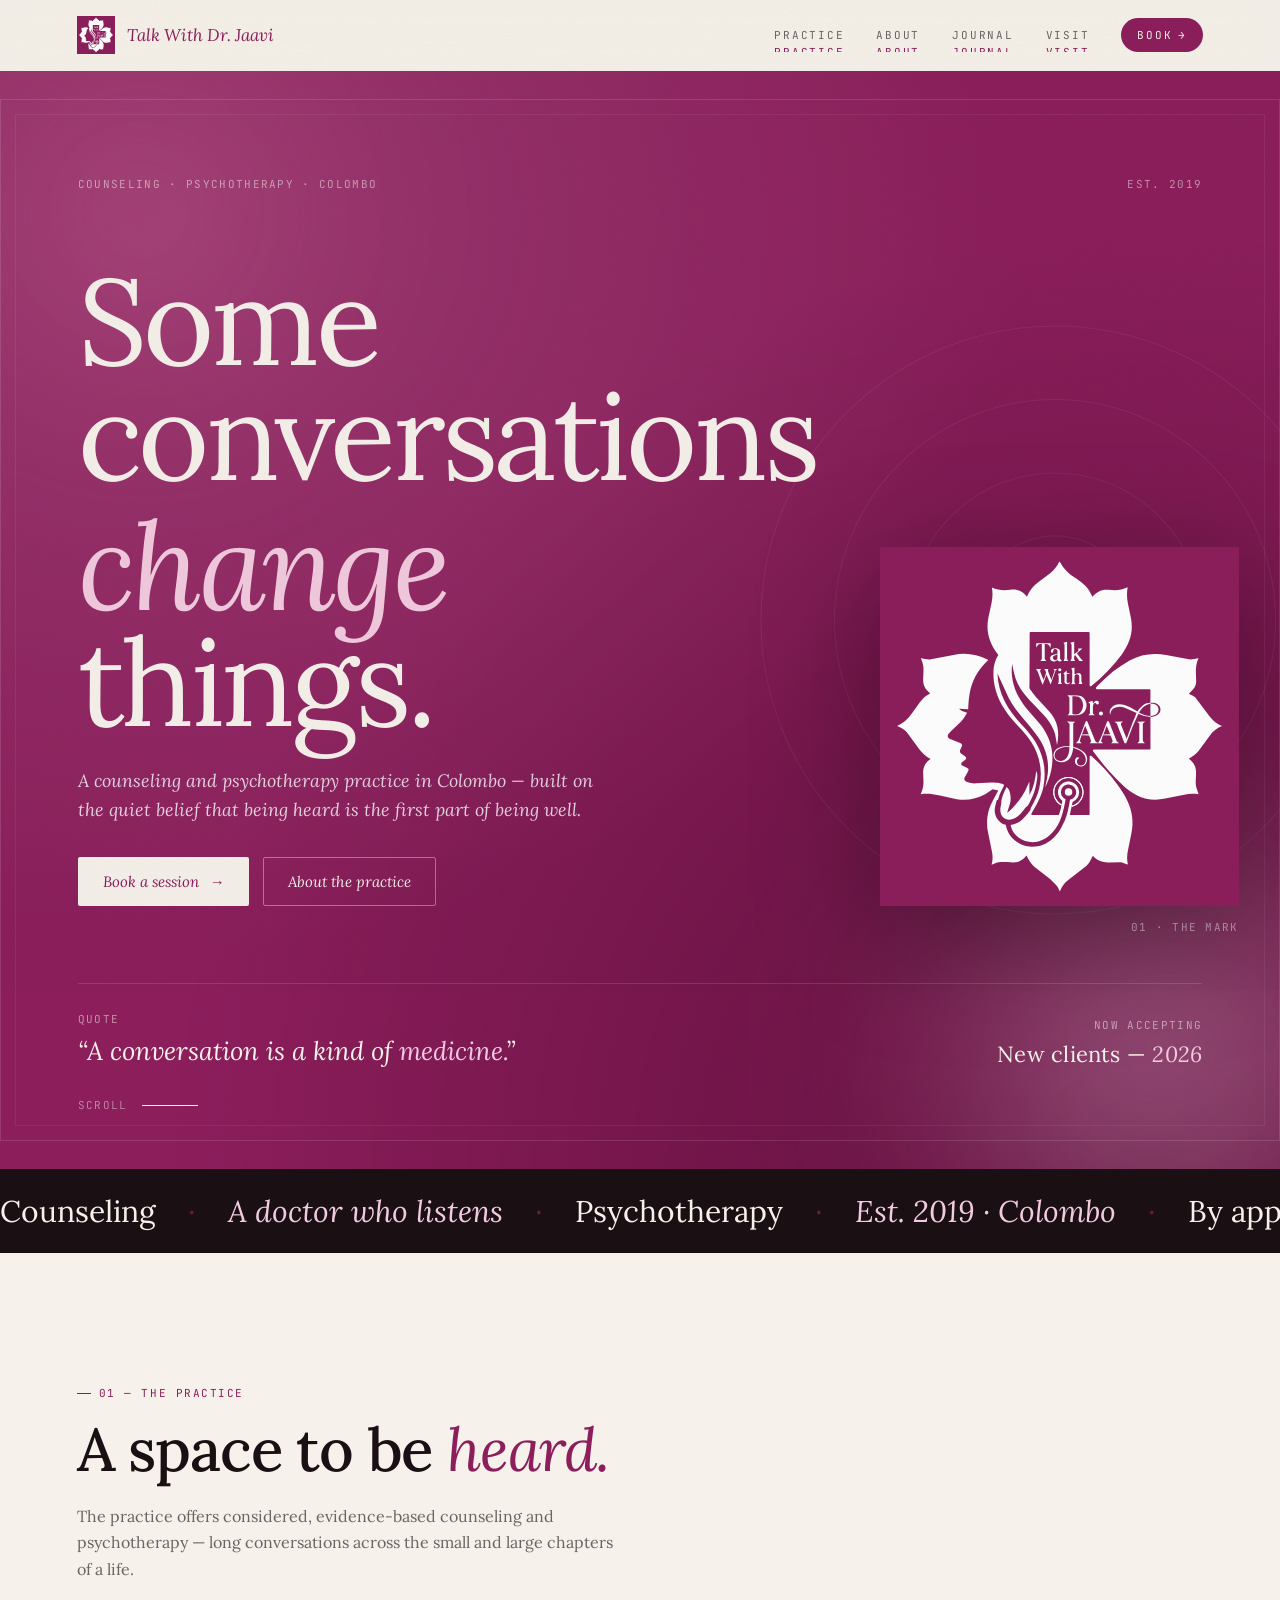
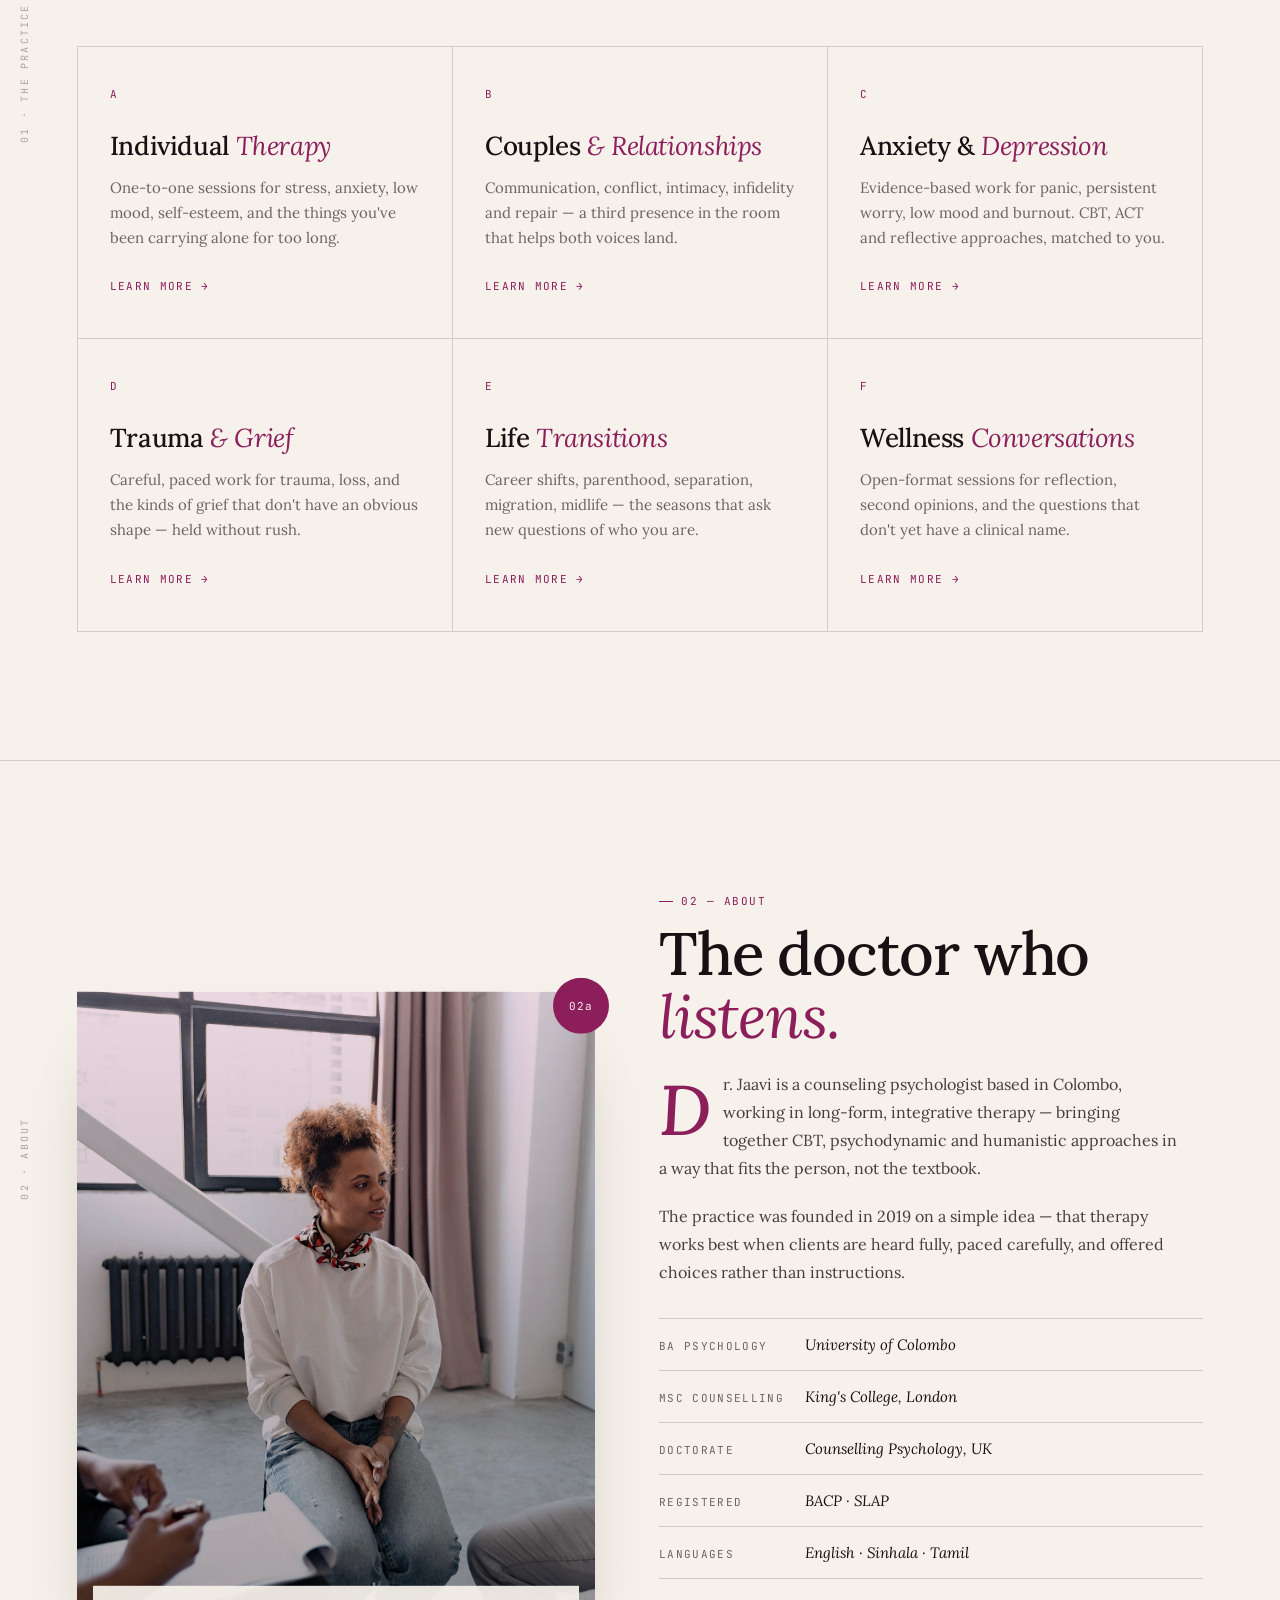
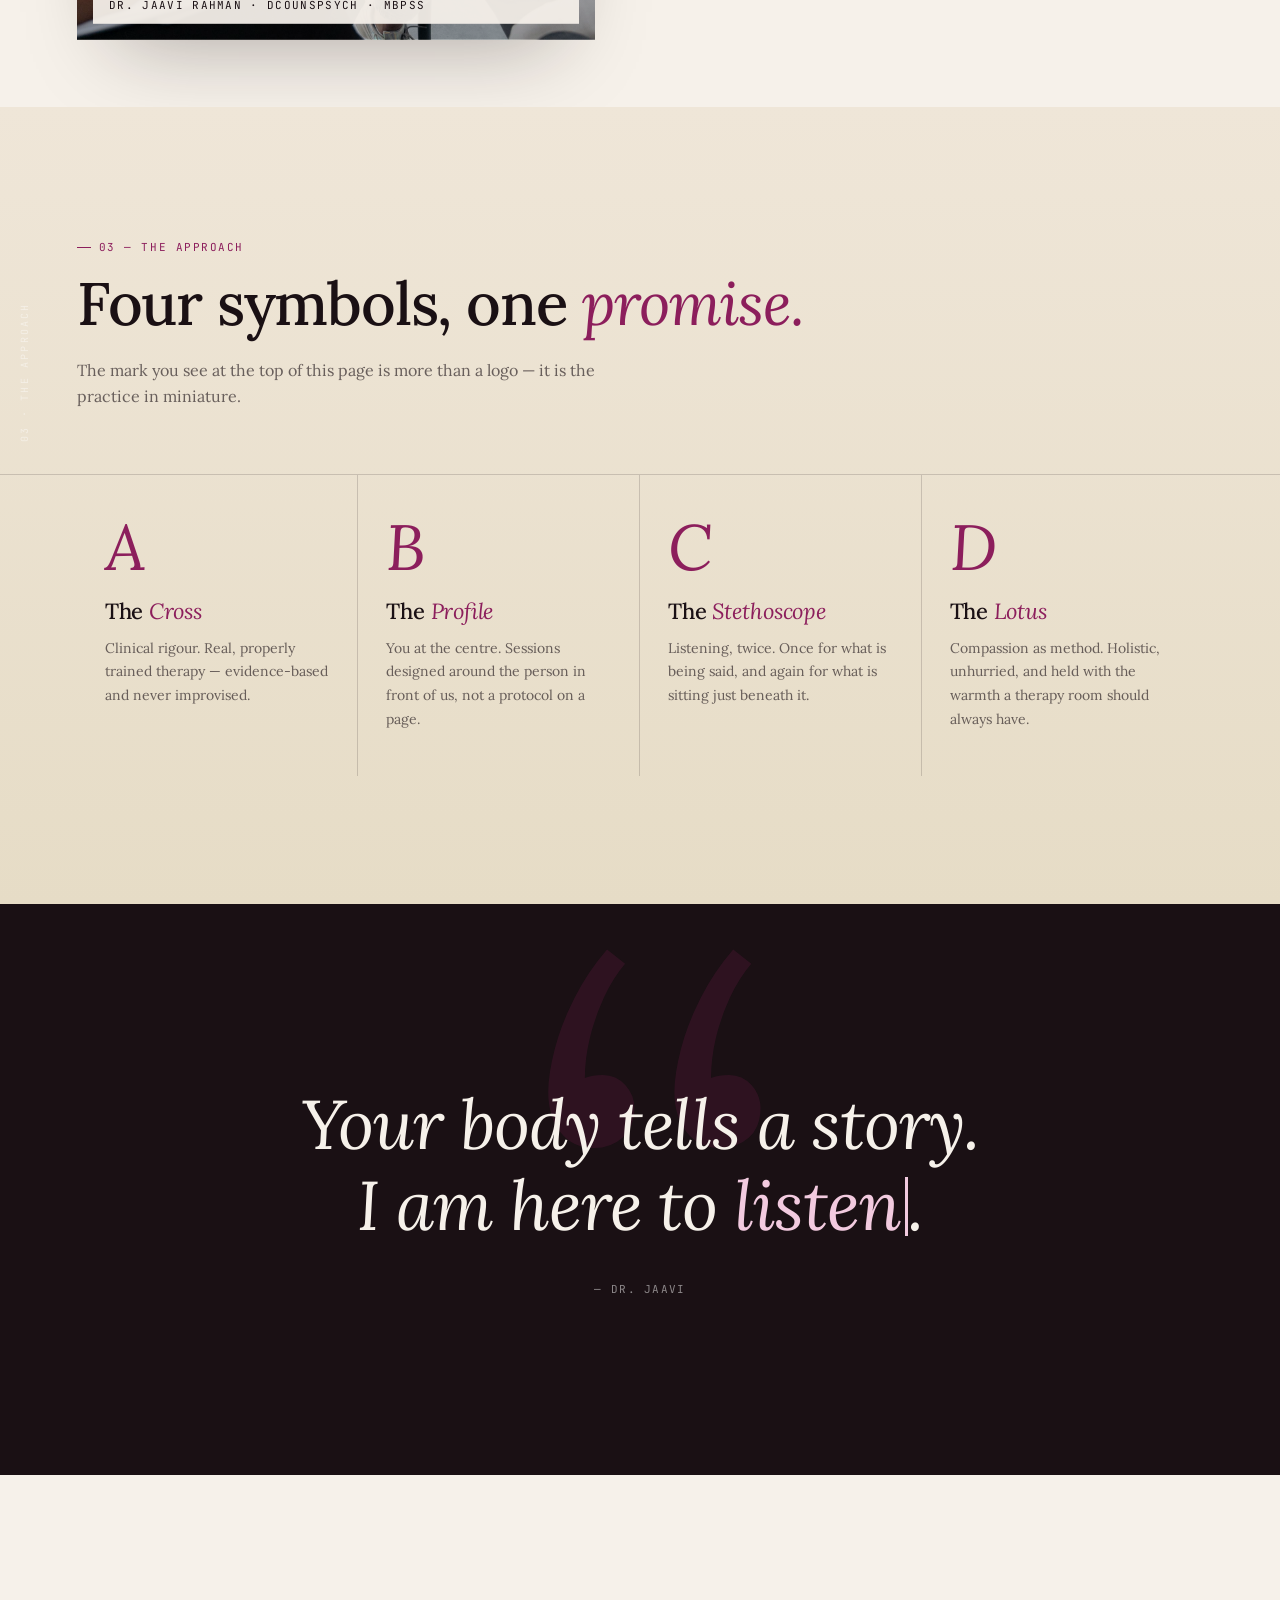
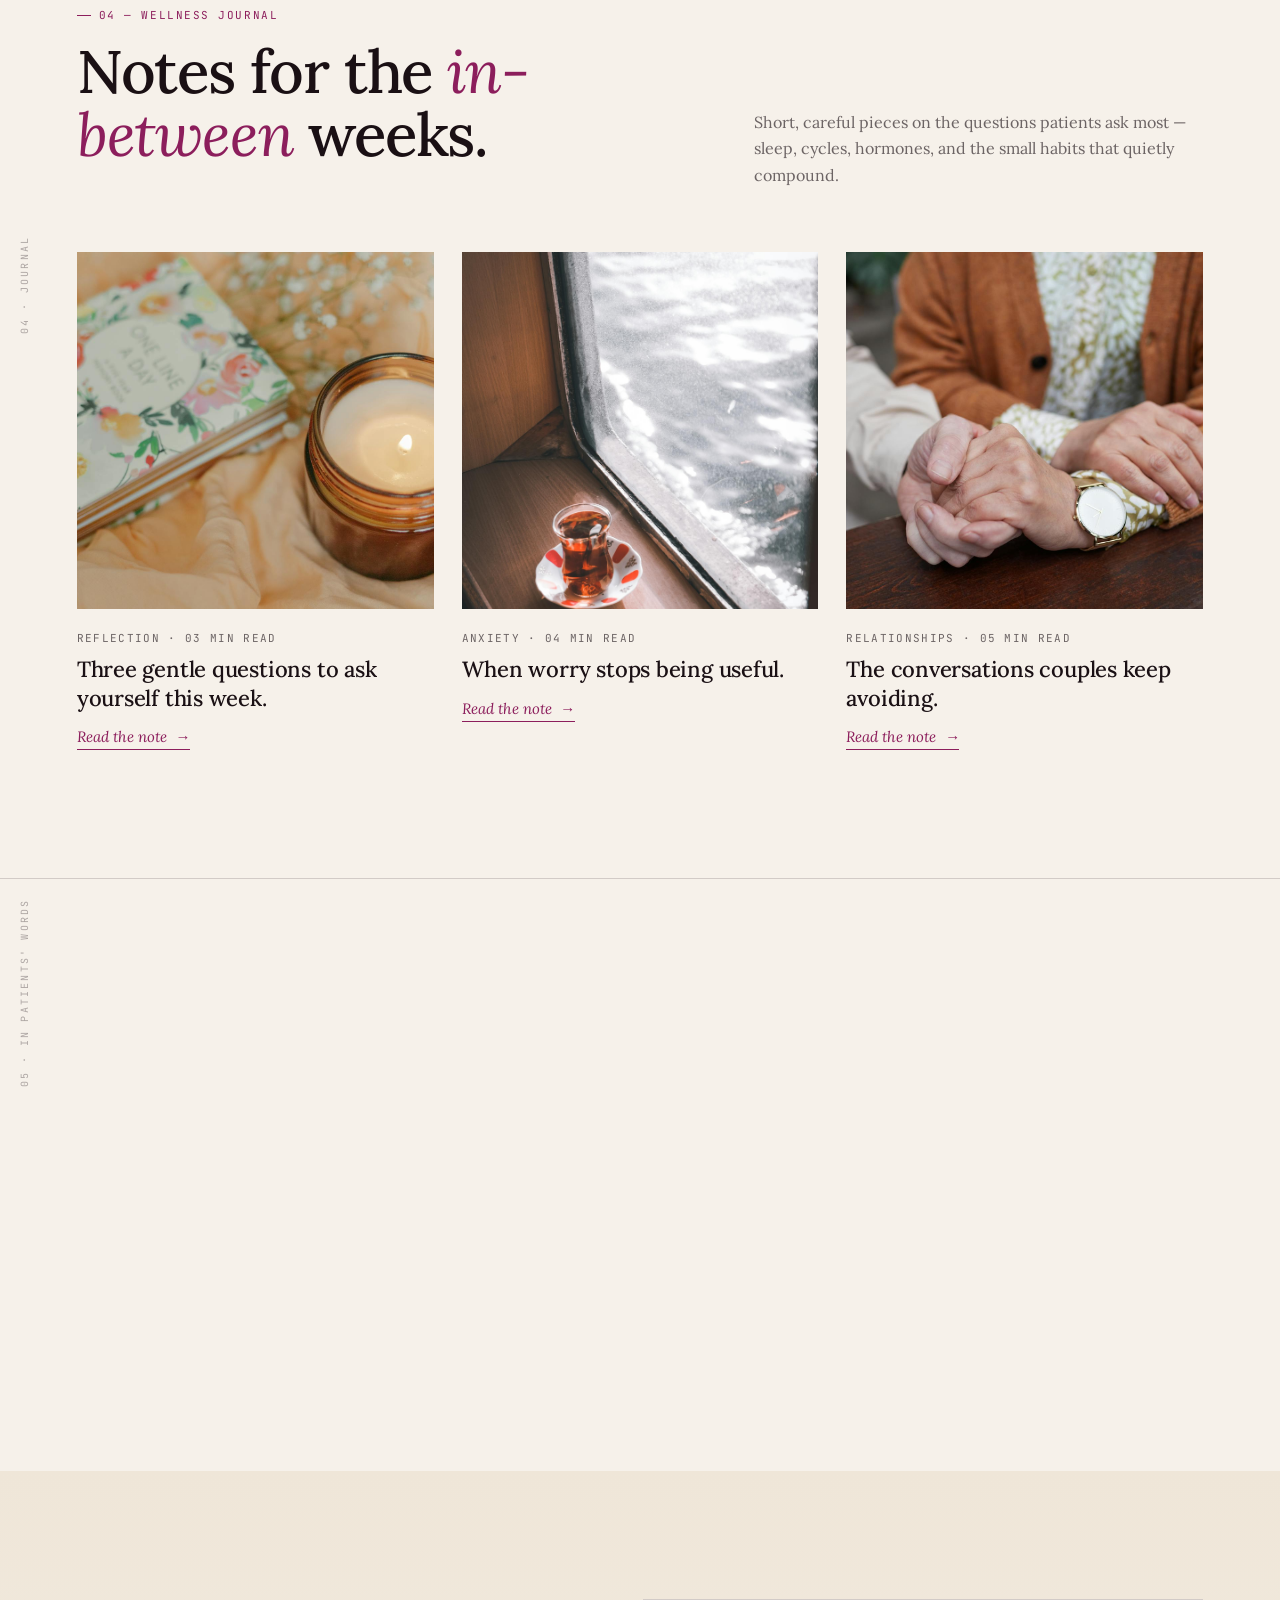
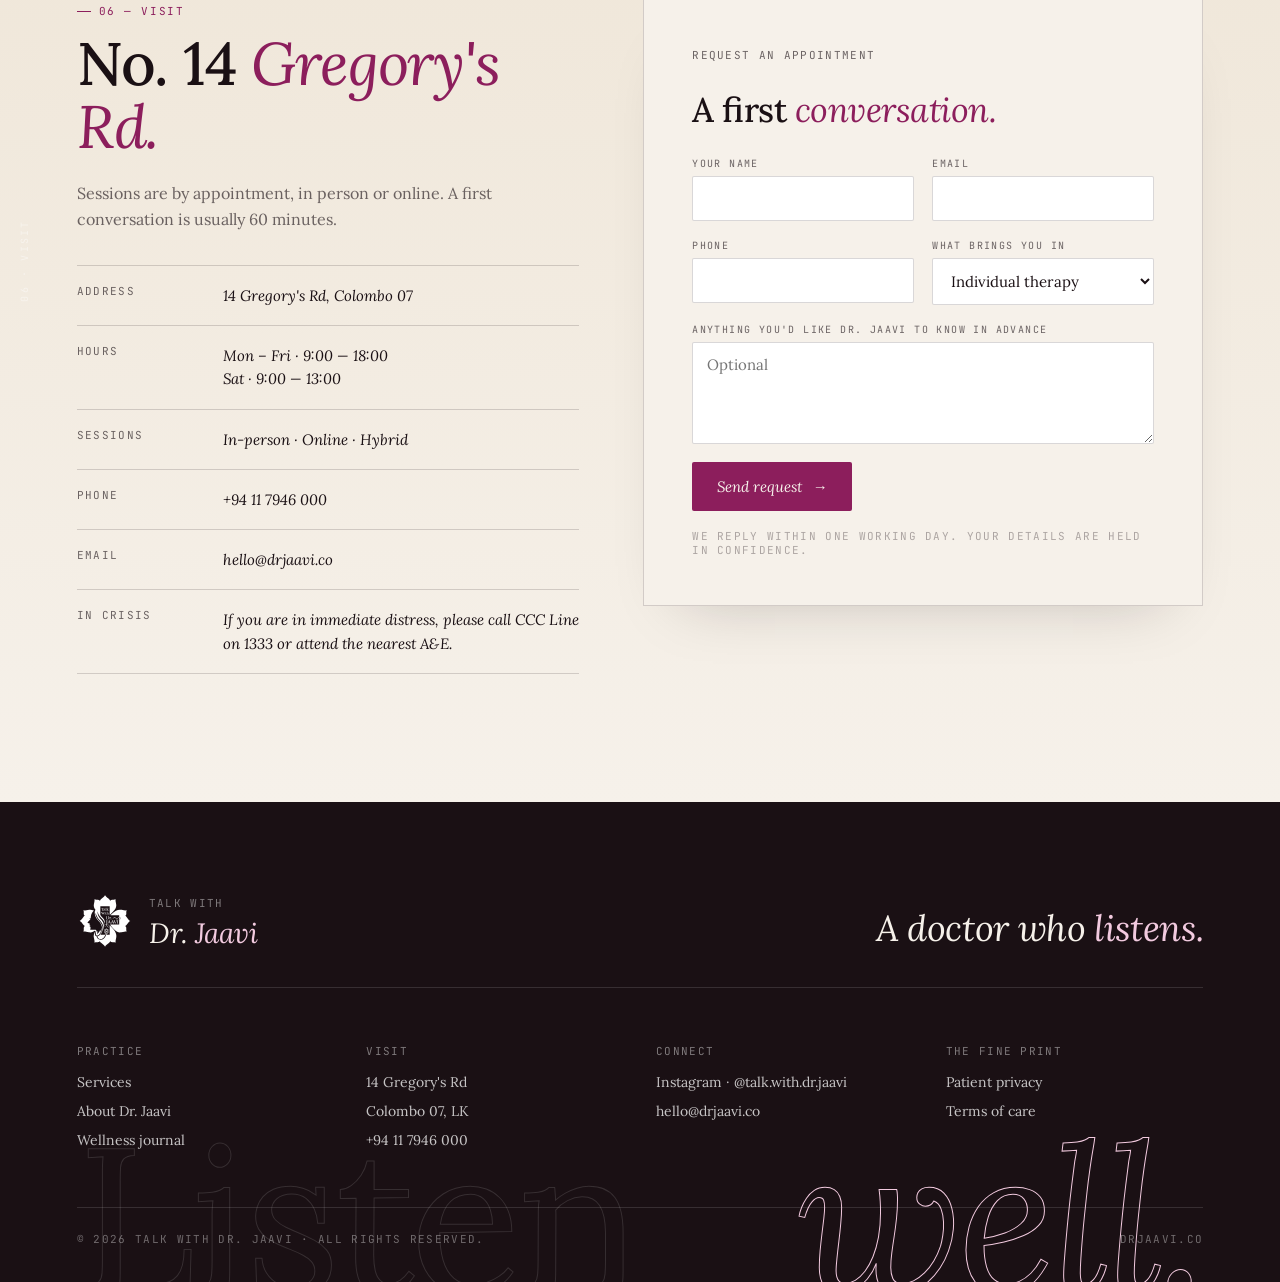
==== index.html @ 0fc89d8f "Initial commit: Talk With Dr. Jaavi site v1" ====
<!doctype html>
<html lang="en">
<head>
  <meta charset="utf-8"/>
  <title>Talk With Dr. Jaavi — A doctor who listens</title>
  <meta name="viewport" content="width=device-width, initial-scale=1"/>
  <meta name="description" content="Talk With Dr. Jaavi — Counseling and psychotherapy practice in Colombo. Considered, compassionate care offered through conversation."/>
  <meta name="theme-color" content="#8c1e5c"/>
  <link rel="icon" type="image/svg+xml" href="assets/logo.svg"/>
  <link rel="preconnect" href="https://fonts.googleapis.com"/>
  <link rel="preconnect" href="https://fonts.gstatic.com" crossorigin/>
  <link href="https://fonts.googleapis.com/css2?family=Lora:ital,wght@0,400;0,500;0,600;0,700;1,400;1,500&family=JetBrains+Mono:wght@400;500&display=swap" rel="stylesheet"/>
  <link rel="stylesheet" href="styles.css"/>
</head>
<body>

  <!-- SVG defs (grain, gradients) -->
  <svg width="0" height="0" style="position:absolute" aria-hidden="true">
    <defs>
      <filter id="grainy">
        <feTurbulence type="fractalNoise" baseFrequency="0.9" numOctaves="2" stitchTiles="stitch"/>
        <feColorMatrix values="0 0 0 0 0  0 0 0 0 0  0 0 0 0 0  0 0 0 0.55 0"/>
      </filter>
    </defs>
  </svg>

  <!-- Page-load splash -->
  <div class="splash" aria-hidden="true">
    <div class="splash-mark"><img src="assets/logo.svg" alt=""/></div>
  </div>

  <!-- Grain overlay -->
  <div class="grain" aria-hidden="true"></div>

  <!-- Progress bar -->
  <div class="progress" id="progress" aria-hidden="true"></div>

  <!-- NAV -->
  <header class="nav" id="nav">
    <a href="#top" class="nav-brand" aria-label="Talk With Dr. Jaavi home">
      <span class="nav-logo-wrap"><img src="assets/logo.svg" alt="" class="nav-logo"/></span>
      <span class="nav-name">Talk With Dr. <em>Jaavi</em></span>
    </a>
    <nav class="nav-links" aria-label="Primary">
      <a href="#practice" data-text="Practice"><span>Practice</span></a>
      <a href="#about" data-text="About"><span>About</span></a>
      <a href="#journal" data-text="Journal"><span>Journal</span></a>
      <a href="#visit" data-text="Visit"><span>Visit</span></a>
      <a href="#book" class="nav-cta">Book <span class="arr">&rarr;</span></a>
    </nav>
    <button class="nav-toggle" aria-label="Open menu" aria-expanded="false" aria-controls="nav-mobile">
      <span></span><span></span><span></span>
    </button>
    <div class="nav-mobile" id="nav-mobile" hidden>
      <a href="#practice">Practice</a>
      <a href="#about">About</a>
      <a href="#journal">Journal</a>
      <a href="#visit">Visit</a>
      <a href="#book" class="nav-cta">Book &rarr;</a>
    </div>
  </header>

  <!-- HERO -->
  <section class="hero" id="top">
    <!-- Decorative drifting rings -->
    <div class="hero-bg" aria-hidden="true">
      <div class="orb orb-a"></div>
      <div class="orb orb-b"></div>
      <svg class="rings" viewBox="0 0 600 600" preserveAspectRatio="xMidYMid meet">
        <g fill="none" stroke="rgba(255,255,255,0.10)" stroke-width="1">
          <circle cx="300" cy="300" r="80"/>
          <circle cx="300" cy="300" r="140"/>
          <circle cx="300" cy="300" r="210"/>
          <circle cx="300" cy="300" r="280"/>
        </g>
      </svg>
    </div>

    <div class="hero-frame">
      <div class="hero-head" data-reveal>
        <span class="mono">Counseling &middot; Psychotherapy &middot; Colombo</span>
        <span class="mono">Est. 2019</span>
      </div>

      <div class="hero-body">
        <div class="hero-copy">
          <h1 class="display">
            <span class="line"><span class="word"><span>Some</span></span> <span class="word"><span>conversations</span></span></span>
            <span class="line"><span class="word"><em><span>change</span></em></span> <span class="word"><span>things.</span></span></span>
          </h1>
          <p class="lede" data-reveal data-reveal-delay="500">
            A counseling and psychotherapy practice in Colombo &mdash;
            built on the quiet belief that being heard is the first part
            of being well.
          </p>
          <div class="hero-cta" data-reveal data-reveal-delay="650">
            <a href="#book" class="btn btn-primary magnetic">
              <span class="btn-label">Book a session</span>
              <span class="btn-arrow">&rarr;</span>
            </a>
            <a href="#about" class="btn btn-ghost">About the practice</a>
          </div>
        </div>
        <div class="hero-mark" aria-hidden="true">
          <div class="hero-mark-float">
            <img src="assets/logo.svg" alt=""/>
          </div>
          <span class="hero-mark-tag mono">01 &middot; The mark</span>
        </div>
      </div>

      <div class="hero-foot" data-reveal data-reveal-delay="800">
        <div>
          <span class="mono">Quote</span>
          <p class="pull">&ldquo;A conversation is a kind of <em>medicine.</em>&rdquo;</p>
        </div>
        <div class="hero-foot-meta">
          <span class="mono">Now accepting</span>
          <span class="hero-foot-big">New clients &mdash; <em>2026</em></span>
        </div>
      </div>

      <a href="#practice" class="hero-scroll" aria-label="Scroll to next section">
        <span class="mono">Scroll</span>
        <span class="hero-scroll-line"></span>
      </a>
    </div>
  </section>

  <!-- MARQUEE TICKER -->
  <div class="ticker" aria-hidden="true">
    <div class="ticker-track">
      <span>Counseling</span><span class="dot">&middot;</span>
      <span><em>A doctor who listens</em></span><span class="dot">&middot;</span>
      <span>Psychotherapy</span><span class="dot">&middot;</span>
      <span><em>Est. 2019 &middot; Colombo</em></span><span class="dot">&middot;</span>
      <span>By appointment</span><span class="dot">&middot;</span>
      <span><em>A conversation is a kind of medicine</em></span><span class="dot">&middot;</span>
      <span>Counseling</span><span class="dot">&middot;</span>
      <span><em>A doctor who listens</em></span><span class="dot">&middot;</span>
      <span>Psychotherapy</span><span class="dot">&middot;</span>
      <span><em>Est. 2019 &middot; Colombo</em></span><span class="dot">&middot;</span>
      <span>By appointment</span><span class="dot">&middot;</span>
      <span><em>A conversation is a kind of medicine</em></span><span class="dot">&middot;</span>
    </div>
  </div>

  <!-- PRACTICE / SERVICES -->
  <section class="section practice" id="practice">
    <span class="chapter-mark" aria-hidden="true">01 &middot; The Practice</span>

    <div class="sec-head">
      <span class="sec-num" data-reveal>01 &mdash; The Practice</span>
      <h2 class="sec-title" data-reveal data-reveal-delay="80">A space to be <em>heard.</em></h2>
      <p class="sec-desc" data-reveal data-reveal-delay="160">
        The practice offers considered, evidence-based counseling and
        psychotherapy &mdash; long conversations across the small and
        large chapters of a life.
      </p>
    </div>

    <div class="services" data-stagger>
      <article class="service" data-reveal>
        <span class="service-num">A</span>
        <h3>Individual <em>Therapy</em></h3>
        <p>One-to-one sessions for stress, anxiety, low mood, self-esteem,
        and the things you've been carrying alone for too long.</p>
        <span class="service-link mono">Learn more &rarr;</span>
      </article>
      <article class="service" data-reveal>
        <span class="service-num">B</span>
        <h3>Couples <em>&amp; Relationships</em></h3>
        <p>Communication, conflict, intimacy, infidelity and repair &mdash;
        a third presence in the room that helps both voices land.</p>
        <span class="service-link mono">Learn more &rarr;</span>
      </article>
      <article class="service" data-reveal>
        <span class="service-num">C</span>
        <h3>Anxiety &amp; <em>Depression</em></h3>
        <p>Evidence-based work for panic, persistent worry, low mood and
        burnout. CBT, ACT and reflective approaches, matched to you.</p>
        <span class="service-link mono">Learn more &rarr;</span>
      </article>
      <article class="service" data-reveal>
        <span class="service-num">D</span>
        <h3>Trauma <em>&amp; Grief</em></h3>
        <p>Careful, paced work for trauma, loss, and the kinds of grief
        that don't have an obvious shape &mdash; held without rush.</p>
        <span class="service-link mono">Learn more &rarr;</span>
      </article>
      <article class="service" data-reveal>
        <span class="service-num">E</span>
        <h3>Life <em>Transitions</em></h3>
        <p>Career shifts, parenthood, separation, migration, midlife &mdash;
        the seasons that ask new questions of who you are.</p>
        <span class="service-link mono">Learn more &rarr;</span>
      </article>
      <article class="service" data-reveal>
        <span class="service-num">F</span>
        <h3>Wellness <em>Conversations</em></h3>
        <p>Open-format sessions for reflection, second opinions, and the
        questions that don't yet have a clinical name.</p>
        <span class="service-link mono">Learn more &rarr;</span>
      </article>
    </div>
  </section>

  <div class="rule"></div>

  <!-- ABOUT -->
  <section class="section about" id="about">
    <span class="chapter-mark" aria-hidden="true">02 &middot; About</span>

    <div class="about-grid">
      <div class="about-img" data-reveal data-parallax="0.12">
        <div class="about-img-frame">
          <img src="assets/images/about.jpg" alt="Dr. Jaavi at the practice"/>
          <div class="about-img-tone"></div>
        </div>
        <span class="about-cap mono">Dr. Jaavi Rahman &middot; DCounsPsych &middot; MBPsS</span>
        <span class="about-img-num">02a</span>
      </div>
      <div class="about-copy">
        <span class="sec-num" data-reveal>02 &mdash; About</span>
        <h2 class="sec-title" data-reveal data-reveal-delay="80">The doctor who <em>listens.</em></h2>
        <p data-reveal data-reveal-delay="160" class="dropcap">
          Dr. Jaavi is a counseling psychologist based in Colombo,
          working in long-form, integrative therapy &mdash; bringing together
          CBT, psychodynamic and humanistic approaches in a way that fits
          the person, not the textbook.
        </p>
        <p data-reveal data-reveal-delay="220">
          The practice was founded in 2019 on a simple idea &mdash; that
          therapy works best when clients are heard fully, paced carefully,
          and offered choices rather than instructions.
        </p>
        <ul class="creds" data-reveal data-reveal-delay="300">
          <li><span class="mono">BA Psychology</span><span>University of Colombo</span></li>
          <li><span class="mono">MSc Counselling</span><span>King's College, London</span></li>
          <li><span class="mono">Doctorate</span><span>Counselling Psychology, UK</span></li>
          <li><span class="mono">Registered</span><span>BACP &middot; SLAP</span></li>
          <li><span class="mono">Languages</span><span>English &middot; Sinhala &middot; Tamil</span></li>
        </ul>
      </div>
    </div>
  </section>

  <!-- APPROACH -->
  <section class="section approach">
    <span class="chapter-mark light" aria-hidden="true">03 &middot; The Approach</span>

    <div class="sec-head">
      <span class="sec-num" data-reveal>03 &mdash; The Approach</span>
      <h2 class="sec-title" data-reveal data-reveal-delay="80">Four symbols, one <em>promise.</em></h2>
      <p class="sec-desc" data-reveal data-reveal-delay="160">
        The mark you see at the top of this page is more than a logo &mdash;
        it is the practice in miniature.
      </p>
    </div>

    <div class="approach-grid">
      <article class="pillar" data-reveal>
        <span class="pillar-letter">A</span>
        <h3>The <em>Cross</em></h3>
        <p>Clinical rigour. Real, properly trained therapy &mdash;
        evidence-based and never improvised.</p>
      </article>
      <article class="pillar" data-reveal data-reveal-delay="100">
        <span class="pillar-letter">B</span>
        <h3>The <em>Profile</em></h3>
        <p>You at the centre. Sessions designed around the person
        in front of us, not a protocol on a page.</p>
      </article>
      <article class="pillar" data-reveal data-reveal-delay="200">
        <span class="pillar-letter">C</span>
        <h3>The <em>Stethoscope</em></h3>
        <p>Listening, twice. Once for what is being said,
        and again for what is sitting just beneath it.</p>
      </article>
      <article class="pillar" data-reveal data-reveal-delay="300">
        <span class="pillar-letter">D</span>
        <h3>The <em>Lotus</em></h3>
        <p>Compassion as method. Holistic, unhurried, and held
        with the warmth a therapy room should always have.</p>
      </article>
    </div>
  </section>

  <!-- QUOTE BREAK -->
  <section class="quote-break">
    <div class="quote-bg" aria-hidden="true">
      <span class="qmark">&ldquo;</span>
    </div>
    <div class="quote-frame">
      <p class="quote-text" data-reveal>
        Your body tells a story.<br/>
        I am here to <em>listen<span class="caret"></span></em>.
      </p>
      <span class="mono quote-attr" data-reveal data-reveal-delay="200">&mdash; Dr. Jaavi</span>
    </div>
  </section>

  <!-- JOURNAL -->
  <section class="section journal" id="journal">
    <span class="chapter-mark" aria-hidden="true">04 &middot; Journal</span>

    <div class="sec-head journal-head">
      <div>
        <span class="sec-num" data-reveal>04 &mdash; Wellness Journal</span>
        <h2 class="sec-title" data-reveal data-reveal-delay="80">Notes for the <em>in-between</em> weeks.</h2>
      </div>
      <p class="sec-desc" data-reveal data-reveal-delay="160">
        Short, careful pieces on the questions patients ask most &mdash;
        sleep, cycles, hormones, and the small habits that quietly compound.
      </p>
    </div>

    <div class="posts">
      <article class="post" data-reveal>
        <a class="post-img" href="#">
          <img src="assets/images/journal-1.jpg" alt=""/>
          <span class="post-hover mono">Read &rarr;</span>
        </a>
        <div class="post-meta">
          <span class="mono">Reflection &middot; 03 min read</span>
          <h3>Three gentle questions to ask yourself this week.</h3>
          <a href="#" class="post-link">Read the note <span>&rarr;</span></a>
        </div>
      </article>
      <article class="post" data-reveal data-reveal-delay="120">
        <a class="post-img" href="#">
          <img src="assets/images/journal-2.jpg" alt=""/>
          <span class="post-hover mono">Read &rarr;</span>
        </a>
        <div class="post-meta">
          <span class="mono">Anxiety &middot; 04 min read</span>
          <h3>When worry stops being useful.</h3>
          <a href="#" class="post-link">Read the note <span>&rarr;</span></a>
        </div>
      </article>
      <article class="post" data-reveal data-reveal-delay="240">
        <a class="post-img" href="#">
          <img src="assets/images/journal-3.jpg" alt=""/>
          <span class="post-hover mono">Read &rarr;</span>
        </a>
        <div class="post-meta">
          <span class="mono">Relationships &middot; 05 min read</span>
          <h3>The conversations couples keep avoiding.</h3>
          <a href="#" class="post-link">Read the note <span>&rarr;</span></a>
        </div>
      </article>
    </div>
  </section>

  <div class="rule"></div>

  <!-- TESTIMONIALS -->
  <section class="section testimonials">
    <span class="chapter-mark" aria-hidden="true">05 &middot; In Patients' Words</span>

    <div class="sec-head">
      <span class="sec-num" data-reveal>05 &mdash; In Patients' Words</span>
      <h2 class="sec-title" data-reveal data-reveal-delay="80">Quietly <em>different.</em></h2>
    </div>
    <div class="t-grid">
      <figure class="t-card" data-reveal>
        <blockquote>I left feeling like a person, not a problem to be moved through.</blockquote>
        <figcaption><span>Mr. A. &middot; <em>Colombo</em></span></figcaption>
      </figure>
      <figure class="t-card" data-reveal data-reveal-delay="120">
        <blockquote>The first session where I didn't feel rushed to have an answer.</blockquote>
        <figcaption><span>Ms. R. &middot; <em>Kandy</em></span></figcaption>
      </figure>
      <figure class="t-card" data-reveal data-reveal-delay="240">
        <blockquote>We came in to fix a fight. We left with a way of talking.</blockquote>
        <figcaption><span>Mr. &amp; Mrs. S. &middot; <em>Negombo</em></span></figcaption>
      </figure>
    </div>
  </section>

  <!-- VISIT / BOOK -->
  <section class="section visit" id="visit">
    <span class="chapter-mark light" aria-hidden="true">06 &middot; Visit</span>

    <div class="visit-grid">
      <div class="visit-info">
        <span class="sec-num" data-reveal>06 &mdash; Visit</span>
        <h2 class="sec-title" data-reveal data-reveal-delay="80">No. 14 <em>Gregory's Rd.</em></h2>
        <p class="sec-desc" data-reveal data-reveal-delay="160">
          Sessions are by appointment, in person or online.
          A first conversation is usually 60 minutes.
        </p>

        <dl class="visit-list" data-reveal data-reveal-delay="240">
          <div><dt class="mono">Address</dt><dd>14 Gregory's Rd, Colombo 07</dd></div>
          <div><dt class="mono">Hours</dt><dd>Mon &ndash; Fri &middot; 9:00 &mdash; 18:00<br/>Sat &middot; 9:00 &mdash; 13:00</dd></div>
          <div><dt class="mono">Sessions</dt><dd>In-person &middot; Online &middot; Hybrid</dd></div>
          <div><dt class="mono">Phone</dt><dd>+94 11 7946 000</dd></div>
          <div><dt class="mono">Email</dt><dd>hello@drjaavi.co</dd></div>
          <div><dt class="mono">In crisis</dt><dd>If you are in immediate distress, please call CCC Line on 1333 or attend the nearest A&amp;E.</dd></div>
        </dl>
      </div>

      <form class="visit-form" id="book" novalidate data-reveal data-reveal-delay="200">
        <span class="mono">Request an appointment</span>
        <h3 class="form-title">A first <em>conversation.</em></h3>

        <label>
          <span>Your name</span>
          <input type="text" name="name" required autocomplete="name"/>
        </label>
        <label>
          <span>Email</span>
          <input type="email" name="email" required autocomplete="email"/>
        </label>
        <label>
          <span>Phone</span>
          <input type="tel" name="phone" autocomplete="tel"/>
        </label>
        <label>
          <span>What brings you in</span>
          <select name="reason">
            <option>Individual therapy</option>
            <option>Couples &amp; relationships</option>
            <option>Anxiety &amp; depression</option>
            <option>Trauma &amp; grief</option>
            <option>Life transitions</option>
            <option>Wellness conversation</option>
            <option>Not sure yet</option>
          </select>
        </label>
        <label class="full">
          <span>Anything you'd like Dr. Jaavi to know in advance</span>
          <textarea name="notes" rows="4" placeholder="Optional"></textarea>
        </label>
        <button type="submit" class="btn btn-primary magnetic">
          <span class="btn-label">Send request</span>
          <span class="btn-arrow">&rarr;</span>
        </button>
        <p class="form-fine mono">We reply within one working day. Your details are held in confidence.</p>
      </form>
    </div>
  </section>

  <!-- FOOTER -->
  <footer class="footer">
    <div class="footer-mark" aria-hidden="true">
      <span>Listen</span><span><em>well.</em></span>
    </div>

    <div class="footer-top">
      <div class="footer-brand">
        <img src="assets/logo-mono-white.svg" alt=""/>
        <div>
          <span class="mono">Talk With</span>
          <h4>Dr. <em>Jaavi</em></h4>
        </div>
      </div>
      <p class="footer-tag">A doctor who <em>listens.</em></p>
    </div>

    <div class="footer-cols">
      <div>
        <span class="mono">Practice</span>
        <ul>
          <li><a href="#practice">Services</a></li>
          <li><a href="#about">About Dr. Jaavi</a></li>
          <li><a href="#journal">Wellness journal</a></li>
        </ul>
      </div>
      <div>
        <span class="mono">Visit</span>
        <ul>
          <li>14 Gregory's Rd</li>
          <li>Colombo 07, LK</li>
          <li>+94 11 7946 000</li>
        </ul>
      </div>
      <div>
        <span class="mono">Connect</span>
        <ul>
          <li><a href="#">Instagram &middot; @talk.with.dr.jaavi</a></li>
          <li><a href="mailto:hello@drjaavi.co">hello@drjaavi.co</a></li>
        </ul>
      </div>
      <div>
        <span class="mono">The fine print</span>
        <ul>
          <li><a href="#">Patient privacy</a></li>
          <li><a href="#">Terms of care</a></li>
        </ul>
      </div>
    </div>

    <div class="footer-foot">
      <span class="mono">&copy; 2026 Talk With Dr. Jaavi &middot; All rights reserved.</span>
      <span class="mono">drjaavi.co</span>
    </div>
  </footer>

  <script src="script.js"></script>
</body>
</html>
---- styles.css ----
:root {
  --plum: #8c1e5c;
  --plum-deep: #5f0f3c;
  --plum-soft: #a8336f;
  --rose: #f2cadf;
  --cream: #f6f1ea;
  --cream-warm: #efe6d8;
  --ink: #1a1014;
  --ink-80: #1a1014cc;
  --ink-60: #1a1014a0;
  --ink-30: #1a101455;
  --line: #1a101418;
  --rule: #1a10142a;
  --gold: #c89a4a;

  --max: 1320px;
  --pad-x: clamp(20px, 6vw, 96px);

  --ease-out: cubic-bezier(0.16, 1, 0.3, 1);
  --ease-in-out: cubic-bezier(0.65, 0, 0.35, 1);
}

* { box-sizing: border-box; }
html, body { margin: 0; padding: 0; }
html { scroll-behavior: smooth; }
body {
  background: var(--cream);
  color: var(--ink);
  font-family: 'Lora', Georgia, serif;
  font-weight: 400;
  font-feature-settings: "liga", "kern";
  -webkit-font-smoothing: antialiased;
  text-rendering: optimizeLegibility;
  overflow-x: hidden;
}

img { max-width: 100%; display: block; }
a { color: inherit; text-decoration: none; }

::selection { background: var(--plum); color: var(--cream); }

/* ---------- Utility ---------- */
.mono {
  font-family: 'JetBrains Mono', ui-monospace, monospace;
  font-size: 11px;
  letter-spacing: 0.12em;
  text-transform: uppercase;
  color: var(--ink-60);
}
em { color: var(--plum); font-style: italic; font-weight: 400; }
.rule { height: 1px; background: var(--rule); width: 100%; max-width: var(--max); margin: 0 auto; }

/* ---------- Splash ---------- */
.splash {
  position: fixed; inset: 0; z-index: 100;
  background: var(--plum);
  display: flex; align-items: center; justify-content: center;
  pointer-events: none;
  animation: splashOut 1.2s 0.7s var(--ease-in-out) forwards;
}
.splash-mark {
  width: 120px; height: 120px;
  animation: splashIn 0.9s var(--ease-out) both;
}
.splash-mark img { width: 100%; height: 100%; }
@keyframes splashIn {
  0% { transform: scale(0.6) rotate(-6deg); opacity: 0; }
  100% { transform: scale(1) rotate(0); opacity: 1; }
}
@keyframes splashOut {
  0% { opacity: 1; clip-path: inset(0 0 0 0); }
  100% { opacity: 1; clip-path: inset(0 0 100% 0); }
}

/* ---------- Grain ---------- */
.grain {
  position: fixed; inset: 0; z-index: 80;
  pointer-events: none;
  filter: url(#grainy);
  opacity: 0.06;
  mix-blend-mode: multiply;
}

/* ---------- Progress bar ---------- */
.progress {
  position: fixed; top: 0; left: 0; height: 2px;
  background: var(--plum);
  width: 0;
  z-index: 60;
  transition: width 0.1s linear;
}

/* ---------- Sections / heads ---------- */
.section {
  position: relative;
  max-width: var(--max);
  margin: 0 auto;
  padding: clamp(72px, 10vw, 140px) var(--pad-x);
}

.sec-head { margin-bottom: 64px; max-width: 760px; }
.sec-num {
  font-family: 'JetBrains Mono', monospace;
  font-size: 11px;
  letter-spacing: 0.14em;
  color: var(--plum);
  text-transform: uppercase;
  display: inline-block;
  margin-bottom: 18px;
  position: relative;
  padding-left: 22px;
}
.sec-num::before {
  content: "";
  position: absolute;
  left: 0; top: 50%;
  width: 14px; height: 1px;
  background: var(--plum);
}
.sec-title {
  font-size: clamp(36px, 5.4vw, 60px);
  line-height: 1.05;
  letter-spacing: -0.02em;
  font-weight: 500;
  margin: 0 0 22px;
}
.sec-desc {
  font-size: 16px;
  line-height: 1.65;
  color: var(--ink-60);
  margin: 0;
  max-width: 540px;
}

/* Vertical chapter marker (left rail) */
.chapter-mark {
  position: absolute;
  left: 24px;
  top: 50%;
  transform: rotate(-90deg) translateX(50%);
  transform-origin: left center;
  font-family: 'JetBrains Mono', monospace;
  font-size: 10px;
  letter-spacing: 0.22em;
  text-transform: uppercase;
  color: var(--ink-30);
  white-space: nowrap;
  pointer-events: none;
}
.chapter-mark.light { color: rgba(255,255,255,0.45); }
@media (max-width: 1100px) { .chapter-mark { display: none; } }

/* ---------- Reveal animation ---------- */
[data-reveal] {
  opacity: 0;
  transform: translateY(28px);
  transition:
    opacity 1.0s var(--ease-out),
    transform 1.0s var(--ease-out);
  transition-delay: var(--reveal-delay, 0ms);
}
[data-reveal].in {
  opacity: 1;
  transform: translateY(0);
}
@media (prefers-reduced-motion: reduce) {
  [data-reveal] { opacity: 1; transform: none; transition: none; }
  .splash { display: none; }
}

/* ---------- NAV ---------- */
.nav {
  position: sticky;
  top: 0;
  z-index: 50;
  display: flex;
  align-items: center;
  justify-content: space-between;
  padding: 16px var(--pad-x);
  background: rgba(246, 241, 234, 0.72);
  backdrop-filter: saturate(140%) blur(14px);
  -webkit-backdrop-filter: saturate(140%) blur(14px);
  border-bottom: 1px solid transparent;
  transition: border-color 0.3s ease, background 0.3s ease, padding 0.3s ease;
}
.nav.scrolled {
  border-bottom-color: var(--rule);
  background: rgba(246, 241, 234, 0.92);
  padding-top: 12px;
  padding-bottom: 12px;
}
.nav-brand {
  display: flex;
  align-items: center;
  gap: 12px;
  position: relative;
  z-index: 2;
}
.nav-logo-wrap {
  width: 38px; height: 38px;
  display: block;
  transition: transform 0.5s var(--ease-out);
}
.nav-brand:hover .nav-logo-wrap { transform: rotate(-6deg) scale(1.05); }
.nav-logo { width: 100%; height: 100%; }
.nav-name {
  font-family: 'Lora', serif;
  font-size: 17px;
  color: var(--plum);
  font-style: italic;
  white-space: nowrap;
}
.nav-name em { color: var(--plum); }
.nav-links {
  display: flex;
  align-items: center;
  gap: 32px;
}
.nav-links a {
  font-family: 'JetBrains Mono', monospace;
  font-size: 11px;
  letter-spacing: 0.16em;
  text-transform: uppercase;
  color: var(--ink-60);
  position: relative;
  padding: 10px 0;
  transition: color 0.25s ease;
  overflow: hidden;
}
.nav-links a:not(.nav-cta) span {
  display: block;
  transition: transform 0.4s var(--ease-out);
}
.nav-links a:not(.nav-cta)::after {
  content: attr(data-text);
  position: absolute;
  inset: 10px 0 auto 0;
  transform: translateY(120%);
  color: var(--plum);
  transition: transform 0.4s var(--ease-out);
}
.nav-links a:not(.nav-cta):hover span { transform: translateY(-120%); }
.nav-links a:not(.nav-cta):hover::after { transform: translateY(0); }

.nav-links a.nav-cta {
  color: var(--plum);
  background: var(--plum);
  color: var(--cream);
  padding: 10px 16px;
  border-radius: 999px;
  display: inline-flex;
  align-items: center;
  gap: 6px;
  transition: background 0.25s ease, transform 0.25s ease;
}
.nav-links a.nav-cta .arr { transition: transform 0.3s var(--ease-out); }
.nav-links a.nav-cta:hover { background: var(--plum-deep); transform: translateY(-1px); }
.nav-links a.nav-cta:hover .arr { transform: translateX(3px); }

.nav-toggle {
  display: none;
  background: none;
  border: 0;
  cursor: pointer;
  padding: 8px;
  flex-direction: column;
  gap: 5px;
}
.nav-toggle span {
  display: block;
  width: 22px;
  height: 1.5px;
  background: var(--ink);
}
.nav-mobile { display: none; }
.nav-mobile a {
  display: block;
  padding: 14px var(--pad-x);
  border-top: 1px solid var(--rule);
  font-family: 'JetBrains Mono', monospace;
  font-size: 12px;
  letter-spacing: 0.14em;
  text-transform: uppercase;
  color: var(--ink-80);
}
.nav-mobile a.nav-cta { color: var(--plum); }

/* ---------- HERO ---------- */
.hero {
  background: var(--plum);
  color: var(--cream);
  position: relative;
  overflow: hidden;
  isolation: isolate;
}
.hero-bg {
  position: absolute; inset: 0;
  pointer-events: none;
  z-index: 0;
}
.hero-bg::before {
  content: "";
  position: absolute; inset: 0;
  background:
    radial-gradient(ellipse at 12% 14%, #ffffff20, transparent 55%),
    radial-gradient(ellipse at 90% 100%, var(--plum-deep), transparent 60%);
}
.orb {
  position: absolute;
  border-radius: 50%;
  filter: blur(60px);
  opacity: 0.55;
  mix-blend-mode: screen;
  animation: drift 18s ease-in-out infinite alternate;
}
.orb-a {
  width: 520px; height: 520px;
  top: -120px; left: -120px;
  background: radial-gradient(circle, var(--plum-soft) 0%, transparent 70%);
}
.orb-b {
  width: 640px; height: 640px;
  right: -200px; bottom: -200px;
  background: radial-gradient(circle, var(--rose) 0%, transparent 70%);
  opacity: 0.35;
  animation-duration: 24s;
  animation-direction: alternate-reverse;
}
@keyframes drift {
  0%   { transform: translate(0, 0) scale(1); }
  50%  { transform: translate(40px, -30px) scale(1.06); }
  100% { transform: translate(-30px, 30px) scale(0.98); }
}
.rings {
  position: absolute;
  width: 70vmin; height: 70vmin;
  right: -10vmin; top: 50%;
  transform: translateY(-50%);
  animation: spin 90s linear infinite;
  opacity: 0.6;
}
@keyframes spin {
  from { transform: translateY(-50%) rotate(0); }
  to   { transform: translateY(-50%) rotate(360deg); }
}

.hero-frame {
  position: relative;
  z-index: 1;
  max-width: var(--max);
  margin: 28px auto;
  padding: clamp(48px, 6vw, 80px) var(--pad-x) clamp(48px, 6vw, 72px);
  border: 1px solid #ffffff20;
  min-height: calc(100vh - 90px);
  display: flex;
  flex-direction: column;
  justify-content: space-between;
}
.hero-frame::before {
  content: "";
  position: absolute;
  inset: 14px;
  border: 1px solid #ffffff10;
  pointer-events: none;
}
.hero-head {
  display: flex;
  justify-content: space-between;
  gap: 16px;
}
.hero-head .mono { color: #ffffff80; }

.hero-body {
  display: grid;
  grid-template-columns: 1.4fr 1fr;
  gap: clamp(32px, 5vw, 72px);
  align-items: end;
  margin-top: clamp(40px, 6vw, 72px);
}

/* Headline word-reveal */
.display {
  font-family: 'Lora', serif;
  font-weight: 400;
  font-size: clamp(54px, 9.5vw, 140px);
  line-height: 0.95;
  letter-spacing: -0.03em;
  margin: 0;
  color: var(--cream);
}
.display .line {
  display: block;
  overflow: hidden;
  padding: 0.12em 0.05em 0.22em;
  margin: -0.12em -0.05em -0.22em;
}
.display .word {
  display: inline-block;
  vertical-align: top;
}
.display .word > span {
  display: inline-block;
  transform: translateY(110%);
  animation: rise 1s var(--ease-out) forwards;
}
.display .word:nth-of-type(1) > span { animation-delay: 1.0s; }
.display .word:nth-of-type(2) > span { animation-delay: 1.15s; }
.display .word:nth-of-type(3) > span { animation-delay: 1.30s; }
.display .word:nth-of-type(4) > span { animation-delay: 1.45s; }
.display em { color: var(--rose); font-style: italic; font-weight: 400; }
@keyframes rise {
  to { transform: translateY(0); }
}

.lede {
  font-size: clamp(16px, 1.4vw, 19px);
  line-height: 1.6;
  color: #ffffffcc;
  max-width: 520px;
  margin: 28px 0 32px;
  font-style: italic;
}
.hero-cta {
  display: flex;
  flex-wrap: wrap;
  gap: 14px;
}

.hero-mark {
  position: relative;
  display: flex;
  justify-content: flex-end;
  align-items: flex-end;
}
.hero-mark-float {
  width: clamp(200px, 28vw, 360px);
  animation: float 7s ease-in-out infinite alternate;
  filter: drop-shadow(0 30px 60px rgba(0,0,0,0.35));
}
.hero-mark-float img { width: 100%; height: auto; }
@keyframes float {
  0%   { transform: translateY(-6px) rotate(-1.2deg); }
  100% { transform: translateY(8px) rotate(1.2deg); }
}
.hero-mark-tag {
  position: absolute;
  right: 0;
  bottom: -28px;
  color: #ffffff70;
}

.hero-foot {
  display: grid;
  grid-template-columns: 1fr auto;
  gap: 32px;
  align-items: end;
  margin-top: clamp(48px, 6vw, 80px);
  padding-top: 28px;
  border-top: 1px solid #ffffff22;
}
.hero-foot .mono { color: #ffffff80; display: block; margin-bottom: 8px; }
.pull {
  font-style: italic;
  font-size: clamp(20px, 2vw, 26px);
  line-height: 1.35;
  margin: 0;
  color: var(--cream);
  max-width: 480px;
}
.pull em { color: var(--rose); }
.hero-foot-meta { text-align: right; }
.hero-foot-big {
  font-family: 'Lora', serif;
  font-size: clamp(18px, 2vw, 22px);
  letter-spacing: 0.01em;
  color: var(--cream);
}
.hero-foot-big em { color: var(--rose); }

.hero-scroll {
  position: absolute;
  left: var(--pad-x);
  bottom: 28px;
  display: flex;
  align-items: center;
  gap: 14px;
  color: #ffffff70;
}
.hero-scroll .mono { color: inherit; }
.hero-scroll-line {
  width: 56px; height: 1px;
  background: linear-gradient(to right, #ffffff70 50%, transparent 50%);
  background-size: 12px 1px;
  position: relative;
  overflow: hidden;
}
.hero-scroll-line::after {
  content: "";
  position: absolute;
  inset: 0;
  background: var(--cream);
  animation: scrollLine 2.4s ease-in-out infinite;
  transform-origin: left center;
}
@keyframes scrollLine {
  0%   { transform: scaleX(0); transform-origin: left; }
  50%  { transform: scaleX(1); transform-origin: left; }
  51%  { transform: scaleX(1); transform-origin: right; }
  100% { transform: scaleX(0); transform-origin: right; }
}

/* ---------- BUTTONS ---------- */
.btn {
  position: relative;
  display: inline-flex;
  align-items: center;
  gap: 10px;
  padding: 14px 24px;
  font-family: 'Lora', serif;
  font-style: italic;
  font-size: 15px;
  border-radius: 2px;
  border: 1px solid transparent;
  cursor: pointer;
  white-space: nowrap;
  overflow: hidden;
  transition: transform 0.2s var(--ease-out), color 0.3s ease, border-color 0.3s ease;
  will-change: transform;
}
.btn .btn-arrow { transition: transform 0.4s var(--ease-out); display: inline-block; }
.btn:hover .btn-arrow { transform: translateX(4px); }

.btn-primary {
  background: var(--cream);
  color: var(--plum);
}
.btn-primary::before {
  content: "";
  position: absolute; inset: 0;
  background: var(--plum-deep);
  transform: translateY(101%);
  transition: transform 0.5s var(--ease-out);
  z-index: 0;
}
.btn-primary:hover { color: var(--cream); }
.btn-primary:hover::before { transform: translateY(0); }
.btn-primary > * { position: relative; z-index: 1; }

.btn-ghost {
  background: transparent;
  color: var(--cream);
  border-color: #ffffff60;
}
.btn-ghost:hover { border-color: var(--cream); background: #ffffff14; }

.section .btn-primary {
  background: var(--plum);
  color: var(--cream);
}
.section .btn-primary::before { background: var(--ink); }
.section .btn-primary:hover { color: var(--cream); }

/* ---------- TICKER ---------- */
.ticker {
  background: var(--ink);
  color: var(--cream);
  padding: 22px 0;
  overflow: hidden;
  border-top: 1px solid #00000040;
  border-bottom: 1px solid #00000040;
}
.ticker-track {
  display: flex;
  align-items: center;
  gap: 32px;
  width: max-content;
  animation: ticker 38s linear infinite;
  font-family: 'Lora', serif;
  font-size: clamp(20px, 2.4vw, 30px);
  white-space: nowrap;
}
.ticker-track span { display: inline-block; }
.ticker-track em { color: var(--rose); font-style: italic; }
.ticker-track .dot { color: var(--plum); opacity: 0.7; }
@keyframes ticker {
  from { transform: translateX(0); }
  to   { transform: translateX(-50%); }
}

/* ---------- SERVICES ---------- */
.services {
  display: grid;
  grid-template-columns: repeat(3, 1fr);
  gap: 0;
  border-top: 1px solid var(--rule);
  border-left: 1px solid var(--rule);
  position: relative;
}
.service {
  padding: 40px 32px 44px;
  border-right: 1px solid var(--rule);
  border-bottom: 1px solid var(--rule);
  background: var(--cream);
  position: relative;
  overflow: hidden;
  transition: background 0.4s var(--ease-out);
  cursor: pointer;
}
.service::before {
  content: "";
  position: absolute;
  left: 0; right: 0; bottom: 0;
  height: 0;
  background: var(--plum);
  transition: height 0.5s var(--ease-out);
  z-index: 0;
}
.service:hover { color: var(--cream); }
.service:hover::before { height: 100%; }
.service > * { position: relative; z-index: 1; }
.service-num {
  font-family: 'JetBrains Mono', monospace;
  font-size: 11px;
  letter-spacing: 0.16em;
  color: var(--plum);
  display: block;
  margin-bottom: 28px;
  transition: color 0.4s var(--ease-out);
}
.service:hover .service-num { color: var(--rose); }
.service h3 {
  font-size: 26px;
  font-weight: 500;
  letter-spacing: -0.015em;
  margin: 0 0 14px;
  transition: color 0.4s var(--ease-out);
}
.service h3 em { transition: color 0.4s var(--ease-out); }
.service:hover h3, .service:hover h3 em { color: var(--cream); }
.service:hover h3 em { color: var(--rose); }
.service p {
  font-size: 15px;
  line-height: 1.65;
  color: var(--ink-60);
  margin: 0 0 24px;
  max-width: 38ch;
  transition: color 0.4s var(--ease-out);
}
.service:hover p { color: #ffffffd0; }
.service-link {
  display: inline-block;
  color: var(--plum);
  transition: color 0.4s var(--ease-out), transform 0.4s var(--ease-out);
}
.service:hover .service-link { color: var(--rose); transform: translateX(4px); }

/* ---------- ABOUT ---------- */
.about-grid {
  display: grid;
  grid-template-columns: 1fr 1.05fr;
  gap: clamp(32px, 5vw, 80px);
  align-items: center;
}
.about-img {
  position: relative;
  will-change: transform;
}
.about-img-frame {
  position: relative;
  aspect-ratio: 4/5;
  overflow: hidden;
  background: var(--cream-warm);
  box-shadow: 0 40px 80px -40px rgba(26,16,20,0.35);
}
.about-img-frame img {
  width: 100%;
  height: 100%;
  object-fit: cover;
  filter: grayscale(0.15) contrast(1.02);
  transform: scale(1.04);
  transition: transform 1.2s var(--ease-out), filter 1.2s var(--ease-out);
}
.about-img:hover .about-img-frame img {
  transform: scale(1.08);
  filter: grayscale(0) contrast(1.05);
}
.about-img-tone {
  position: absolute; inset: 0;
  background: linear-gradient(180deg, rgba(140,30,92,0.18), rgba(26,16,20,0.4));
  mix-blend-mode: multiply;
  pointer-events: none;
}
.about-cap {
  position: absolute;
  bottom: 16px;
  left: 16px;
  right: 16px;
  background: rgba(246, 241, 234, 0.94);
  padding: 12px 16px;
  color: var(--ink);
}
.about-img-num {
  position: absolute;
  top: -14px;
  right: -14px;
  width: 56px; height: 56px;
  background: var(--plum);
  color: var(--cream);
  display: grid; place-items: center;
  border-radius: 50%;
  font-family: 'JetBrains Mono', monospace;
  font-size: 11px;
  letter-spacing: 0.1em;
}
.about-copy .sec-num { margin-bottom: 14px; }
.about-copy p {
  font-size: 16px;
  line-height: 1.75;
  color: var(--ink-80);
  margin: 0 0 20px;
  max-width: 52ch;
}
.dropcap::first-letter {
  font-family: 'Lora', serif;
  font-style: italic;
  font-weight: 500;
  font-size: 4.4em;
  line-height: 0.85;
  float: left;
  color: var(--plum);
  padding: 6px 12px 0 0;
  margin-top: 4px;
}
.creds {
  list-style: none;
  padding: 0;
  margin: 32px 0 0;
  border-top: 1px solid var(--rule);
}
.creds li {
  display: grid;
  grid-template-columns: 130px 1fr;
  align-items: baseline;
  gap: 16px;
  padding: 16px 0;
  border-bottom: 1px solid var(--rule);
  transition: padding-left 0.3s var(--ease-out);
}
.creds li:hover { padding-left: 8px; }
.creds li span:last-child {
  font-style: italic;
  font-size: 15px;
  color: var(--ink);
}

/* ---------- APPROACH ---------- */
.approach {
  background: linear-gradient(180deg, var(--cream-warm) 0%, #e6dcc6 100%);
  max-width: none;
  padding-left: 0;
  padding-right: 0;
}
.approach .sec-head, .approach .approach-grid {
  max-width: var(--max);
  margin-left: auto;
  margin-right: auto;
  padding-left: var(--pad-x);
  padding-right: var(--pad-x);
}
.approach-grid {
  display: grid;
  grid-template-columns: repeat(4, 1fr);
  gap: 0;
  border-top: 1px solid var(--rule);
}
.pillar {
  padding: 40px 28px 44px;
  border-right: 1px solid var(--rule);
  position: relative;
  overflow: hidden;
  transition: background 0.4s var(--ease-out);
}
.pillar:last-child { border-right: none; }
.pillar::after {
  content: "";
  position: absolute;
  left: 28px; right: 28px;
  bottom: 28px;
  height: 1px;
  background: var(--plum);
  transform: scaleX(0);
  transform-origin: left;
  transition: transform 0.6s var(--ease-out);
}
.pillar:hover { background: var(--cream); }
.pillar:hover::after { transform: scaleX(1); }
.pillar-letter {
  font-family: 'Lora', serif;
  font-style: italic;
  font-size: 64px;
  color: var(--plum);
  display: block;
  margin-bottom: 18px;
  line-height: 1;
  transition: transform 0.5s var(--ease-out);
}
.pillar:hover .pillar-letter { transform: translateY(-6px); }
.pillar h3 {
  font-size: 22px;
  font-weight: 500;
  letter-spacing: -0.01em;
  margin: 0 0 12px;
}
.pillar p {
  font-size: 14px;
  line-height: 1.7;
  color: var(--ink-60);
  margin: 0;
}

/* ---------- QUOTE BREAK ---------- */
.quote-break {
  background: var(--ink);
  color: var(--cream);
  padding: clamp(96px, 14vw, 180px) var(--pad-x);
  position: relative;
  overflow: hidden;
}
.quote-bg {
  position: absolute;
  inset: 0;
  pointer-events: none;
  display: grid;
  place-items: center;
}
.qmark {
  font-family: 'Lora', serif;
  font-style: italic;
  font-size: clamp(380px, 56vw, 760px);
  line-height: 0.7;
  color: var(--plum);
  opacity: 0.18;
  user-select: none;
  transform: translateY(8%);
}
.quote-frame {
  max-width: var(--max);
  margin: 0 auto;
  text-align: center;
  position: relative;
  z-index: 1;
}
.quote-text {
  font-family: 'Lora', serif;
  font-style: italic;
  font-size: clamp(34px, 5.4vw, 70px);
  line-height: 1.18;
  margin: 0;
  letter-spacing: -0.015em;
}
.quote-text em { color: var(--rose); position: relative; }
.caret {
  display: inline-block;
  width: 3px;
  height: 0.85em;
  background: var(--rose);
  margin-left: 4px;
  vertical-align: -0.08em;
  animation: blink 1.05s steps(1) infinite;
}
@keyframes blink { 50% { opacity: 0; } }
.quote-attr { display: block; margin-top: 36px; color: #ffffff80; }

/* ---------- JOURNAL ---------- */
.journal-head {
  display: grid;
  grid-template-columns: 1.4fr 1fr;
  gap: 48px;
  align-items: end;
  max-width: var(--max);
}
.posts {
  display: grid;
  grid-template-columns: repeat(3, 1fr);
  gap: 28px;
}
.post { display: flex; flex-direction: column; }
.post-img {
  aspect-ratio: 1;
  overflow: hidden;
  background: var(--cream-warm);
  display: block;
  position: relative;
  isolation: isolate;
}
.post-img img {
  width: 100%;
  height: 100%;
  object-fit: cover;
  transition: transform 0.8s var(--ease-out), filter 0.8s var(--ease-out);
}
.post-img::after {
  content: "";
  position: absolute; inset: 0;
  background: linear-gradient(180deg, transparent 50%, rgba(26,16,20,0.55) 100%);
  opacity: 0;
  transition: opacity 0.5s var(--ease-out);
}
.post-img:hover img { transform: scale(1.06); }
.post-img:hover::after { opacity: 1; }
.post-hover {
  position: absolute;
  bottom: 16px; left: 16px;
  z-index: 2;
  color: var(--cream);
  opacity: 0;
  transform: translateY(8px);
  transition: opacity 0.4s var(--ease-out), transform 0.5s var(--ease-out);
}
.post-img:hover .post-hover { opacity: 1; transform: translateY(0); }
.post-meta { padding-top: 22px; }
.post-meta .mono { display: block; margin-bottom: 10px; }
.post-meta h3 {
  font-size: 22px;
  line-height: 1.3;
  font-weight: 500;
  letter-spacing: -0.01em;
  margin: 0 0 14px;
  max-width: 28ch;
}
.post-link {
  display: inline-flex;
  align-items: center;
  gap: 8px;
  font-family: 'Lora', serif;
  font-style: italic;
  font-size: 15px;
  color: var(--plum);
  padding-bottom: 4px;
  position: relative;
}
.post-link::after {
  content: "";
  position: absolute;
  left: 0; bottom: 0; right: 0;
  height: 1px;
  background: var(--plum);
  transform-origin: left;
  transition: transform 0.4s var(--ease-out);
}
.post-link span { display: inline-block; transition: transform 0.4s var(--ease-out); }
.post-link:hover { color: var(--plum-deep); }
.post-link:hover span { transform: translateX(4px); }

/* ---------- TESTIMONIALS ---------- */
.t-grid {
  display: grid;
  grid-template-columns: repeat(3, 1fr);
  gap: 24px;
}
.t-card {
  margin: 0;
  background: var(--cream-warm);
  padding: 40px 32px 32px;
  border: 1px solid var(--rule);
  position: relative;
  overflow: hidden;
  transition: transform 0.5s var(--ease-out), box-shadow 0.5s var(--ease-out);
}
.t-card:hover {
  transform: translateY(-4px);
  box-shadow: 0 30px 60px -30px rgba(26,16,20,0.25);
}
.t-card::before {
  content: "\201C";
  font-family: 'Lora', serif;
  font-style: italic;
  font-size: 110px;
  line-height: 0;
  color: var(--plum);
  position: absolute;
  top: 56px;
  left: 22px;
  opacity: 0.18;
  transition: opacity 0.4s var(--ease-out), transform 0.5s var(--ease-out);
}
.t-card:hover::before { opacity: 0.3; transform: rotate(-6deg); }
.t-card blockquote {
  margin: 0 0 22px;
  font-family: 'Lora', serif;
  font-style: italic;
  font-size: 19px;
  line-height: 1.55;
  color: var(--ink);
  position: relative;
  z-index: 1;
}
.t-card figcaption {
  font-family: 'JetBrains Mono', monospace;
  font-size: 11px;
  letter-spacing: 0.12em;
  text-transform: uppercase;
  color: var(--ink-60);
}
.t-card figcaption em {
  text-transform: none;
  font-family: 'Lora', serif;
  font-size: 13px;
  letter-spacing: 0;
}

/* ---------- VISIT ---------- */
.visit {
  background: linear-gradient(180deg, var(--cream-warm) 0%, var(--cream) 100%);
  max-width: none;
  padding-left: 0;
  padding-right: 0;
}
.visit-grid {
  max-width: var(--max);
  margin: 0 auto;
  padding: 0 var(--pad-x);
  display: grid;
  grid-template-columns: 1fr 1fr;
  gap: clamp(32px, 5vw, 72px);
  align-items: start;
}
.visit-info .sec-num { margin-bottom: 14px; }
.visit-list {
  margin: 32px 0 0;
  border-top: 1px solid var(--rule);
}
.visit-list > div {
  display: grid;
  grid-template-columns: 130px 1fr;
  gap: 16px;
  padding: 18px 0;
  border-bottom: 1px solid var(--rule);
  transition: padding-left 0.3s var(--ease-out);
}
.visit-list > div:hover { padding-left: 8px; }
.visit-list dt { margin: 0; }
.visit-list dd {
  margin: 0;
  font-size: 15px;
  line-height: 1.55;
  color: var(--ink);
  font-style: italic;
}

.visit-form {
  background: var(--cream);
  padding: clamp(28px, 4vw, 48px);
  border: 1px solid var(--rule);
  display: grid;
  grid-template-columns: 1fr 1fr;
  gap: 18px;
  box-shadow: 0 30px 60px -40px rgba(26,16,20,0.25);
}
.visit-form > .mono,
.visit-form > .form-title,
.visit-form > .form-fine,
.visit-form > .full,
.visit-form > button { grid-column: 1 / -1; }
.form-title {
  font-size: 34px;
  font-weight: 500;
  letter-spacing: -0.015em;
  margin: 8px 0 8px;
}
.visit-form label {
  display: flex;
  flex-direction: column;
  gap: 6px;
  font-size: 14px;
  position: relative;
}
.visit-form label > span {
  font-family: 'JetBrains Mono', monospace;
  font-size: 10px;
  letter-spacing: 0.14em;
  text-transform: uppercase;
  color: var(--ink-60);
}
.visit-form input,
.visit-form select,
.visit-form textarea {
  font-family: 'Lora', serif;
  font-size: 15px;
  padding: 12px 14px;
  border: 1px solid var(--rule);
  background: #fff;
  color: var(--ink);
  border-radius: 2px;
  transition: border-color 0.3s ease, box-shadow 0.3s ease, transform 0.2s ease;
}
.visit-form input:focus,
.visit-form select:focus,
.visit-form textarea:focus {
  outline: 0;
  border-color: var(--plum);
  box-shadow: 0 0 0 3px #8c1e5c1f;
}
.visit-form textarea { resize: vertical; }
.visit-form .btn { justify-self: start; }
.form-fine { color: var(--ink-30); margin: 0; }

/* ---------- FOOTER ---------- */
.footer {
  background: var(--ink);
  color: var(--cream);
  padding: clamp(56px, 7vw, 96px) var(--pad-x) 36px;
  position: relative;
  overflow: hidden;
}
.footer-mark {
  position: absolute;
  inset: auto var(--pad-x) -22px var(--pad-x);
  font-family: 'Lora', serif;
  font-size: clamp(80px, 16vw, 220px);
  line-height: 0.85;
  color: transparent;
  -webkit-text-stroke: 1px #ffffff20;
  display: flex;
  justify-content: space-between;
  pointer-events: none;
  letter-spacing: -0.02em;
  user-select: none;
}
.footer-mark em { color: transparent; -webkit-text-stroke: 1px var(--rose); font-style: italic; }
.footer-top {
  display: flex;
  align-items: flex-end;
  justify-content: space-between;
  gap: 24px;
  flex-wrap: wrap;
  max-width: var(--max);
  margin: 0 auto 56px;
  padding-bottom: 36px;
  border-bottom: 1px solid #ffffff20;
  position: relative;
  z-index: 1;
}
.footer-brand {
  display: flex;
  align-items: center;
  gap: 16px;
}
.footer-brand img { width: 56px; height: 56px; }
.footer-brand .mono { color: #ffffff70; }
.footer-brand h4 {
  font-family: 'Lora', serif;
  font-size: 28px;
  font-style: italic;
  font-weight: 400;
  margin: 4px 0 0;
  color: var(--cream);
}
.footer-brand h4 em { color: var(--rose); }
.footer-tag {
  font-family: 'Lora', serif;
  font-style: italic;
  font-size: clamp(24px, 3vw, 36px);
  margin: 0;
  color: var(--cream);
  letter-spacing: -0.01em;
}
.footer-tag em { color: var(--rose); }
.footer-cols {
  max-width: var(--max);
  margin: 0 auto;
  display: grid;
  grid-template-columns: repeat(4, 1fr);
  gap: 32px;
  position: relative;
  z-index: 1;
}
.footer-cols .mono { color: #ffffff70; display: block; margin-bottom: 14px; }
.footer-cols ul {
  list-style: none;
  padding: 0;
  margin: 0;
  display: flex;
  flex-direction: column;
  gap: 8px;
}
.footer-cols li, .footer-cols a {
  font-size: 14px;
  line-height: 1.5;
  color: #ffffffc0;
  transition: color 0.25s ease, transform 0.25s ease;
}
.footer-cols a:hover { color: var(--cream); transform: translateX(4px); display: inline-block; }
.footer-foot {
  max-width: var(--max);
  margin: 56px auto 0;
  padding-top: 24px;
  border-top: 1px solid #ffffff20;
  display: flex;
  justify-content: space-between;
  flex-wrap: wrap;
  gap: 12px;
  position: relative;
  z-index: 1;
}
.footer-foot .mono { color: #ffffff60; }

/* ---------- RESPONSIVE ---------- */
@media (max-width: 960px) {
  .nav-links { display: none; }
  .nav-toggle { display: inline-flex; }
  .nav-mobile.open { display: block; position: absolute; top: 100%; left: 0; right: 0; background: var(--cream); border-bottom: 1px solid var(--rule); }
  .hero-frame { min-height: auto; }
  .hero-body { grid-template-columns: 1fr; }
  .hero-mark { justify-content: flex-start; margin-top: 24px; }
  .hero-foot { grid-template-columns: 1fr; text-align: left; }
  .hero-foot-meta { text-align: left; }
  .hero-scroll { display: none; }
  .services { grid-template-columns: repeat(2, 1fr); }
  .about-grid { grid-template-columns: 1fr; }
  .approach-grid { grid-template-columns: repeat(2, 1fr); }
  .pillar:nth-child(2) { border-right: none; }
  .pillar:nth-child(1), .pillar:nth-child(2) { border-bottom: 1px solid var(--rule); }
  .posts { grid-template-columns: 1fr 1fr; }
  .journal-head { grid-template-columns: 1fr; gap: 20px; }
  .t-grid { grid-template-columns: 1fr; }
  .visit-grid { grid-template-columns: 1fr; }
  .footer-cols { grid-template-columns: repeat(2, 1fr); }
}

@media (max-width: 620px) {
  .hero-frame { margin: 14px; padding: 32px 20px; }
  .display { font-size: clamp(44px, 13vw, 72px); }
  .services, .approach-grid, .posts { grid-template-columns: 1fr; }
  .service, .pillar { border-right: none; }
  .creds li, .visit-list > div { grid-template-columns: 110px 1fr; }
  .visit-form { grid-template-columns: 1fr; }
  .footer-cols { grid-template-columns: 1fr; }
  .footer-top { flex-direction: column; align-items: flex-start; }
  .ticker-track { font-size: 18px; }
}
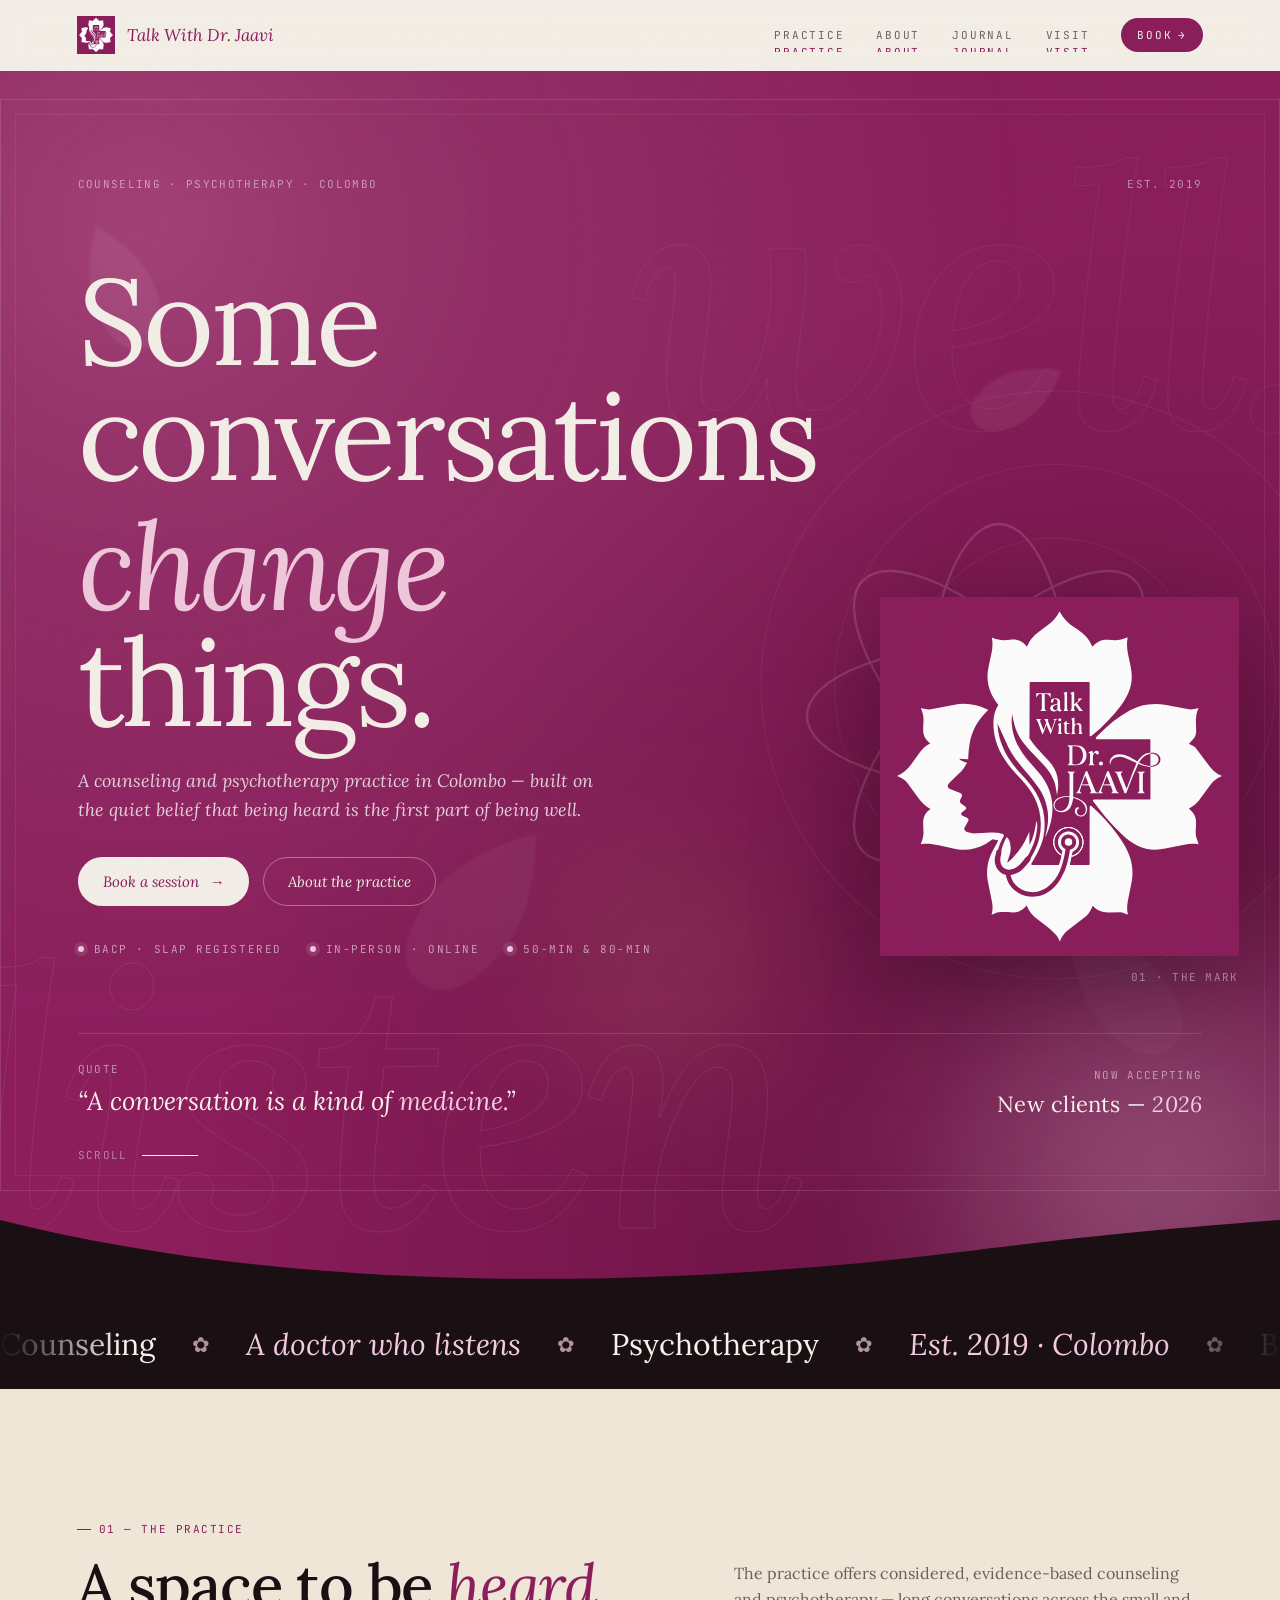
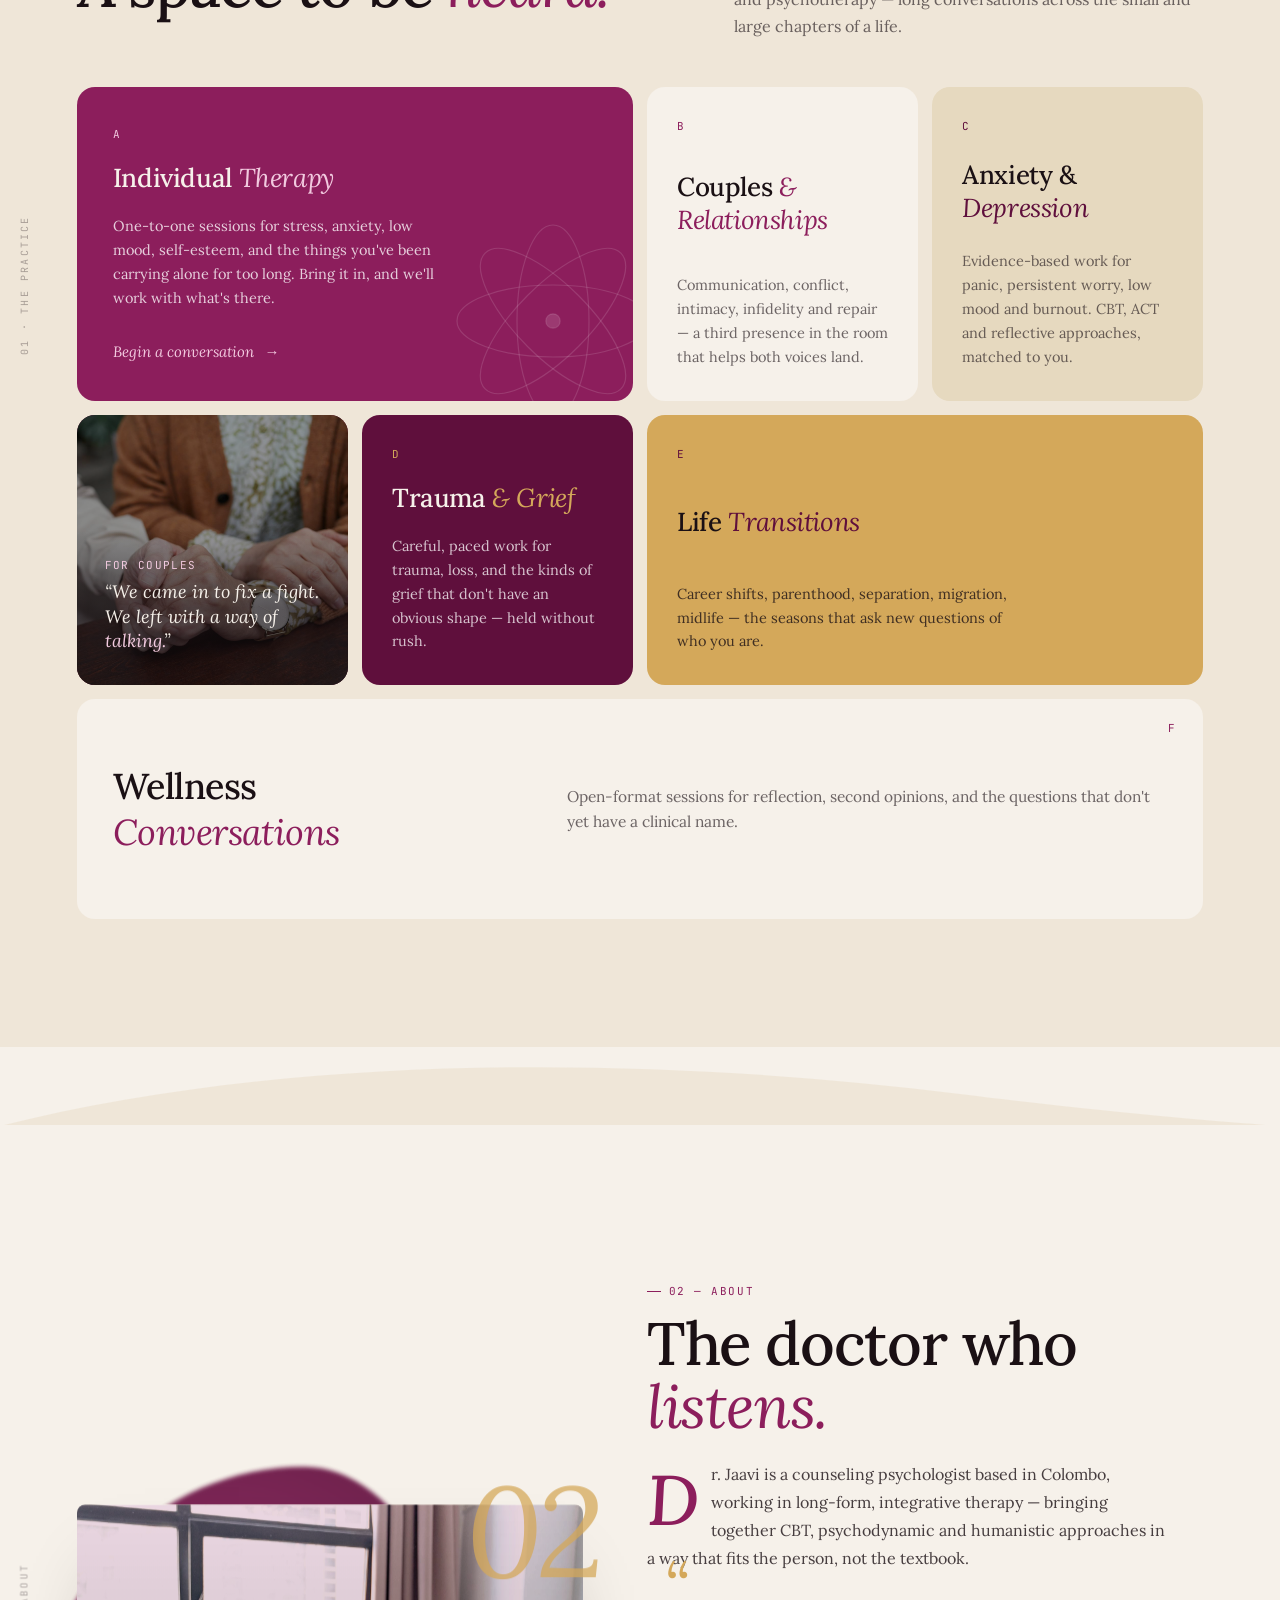
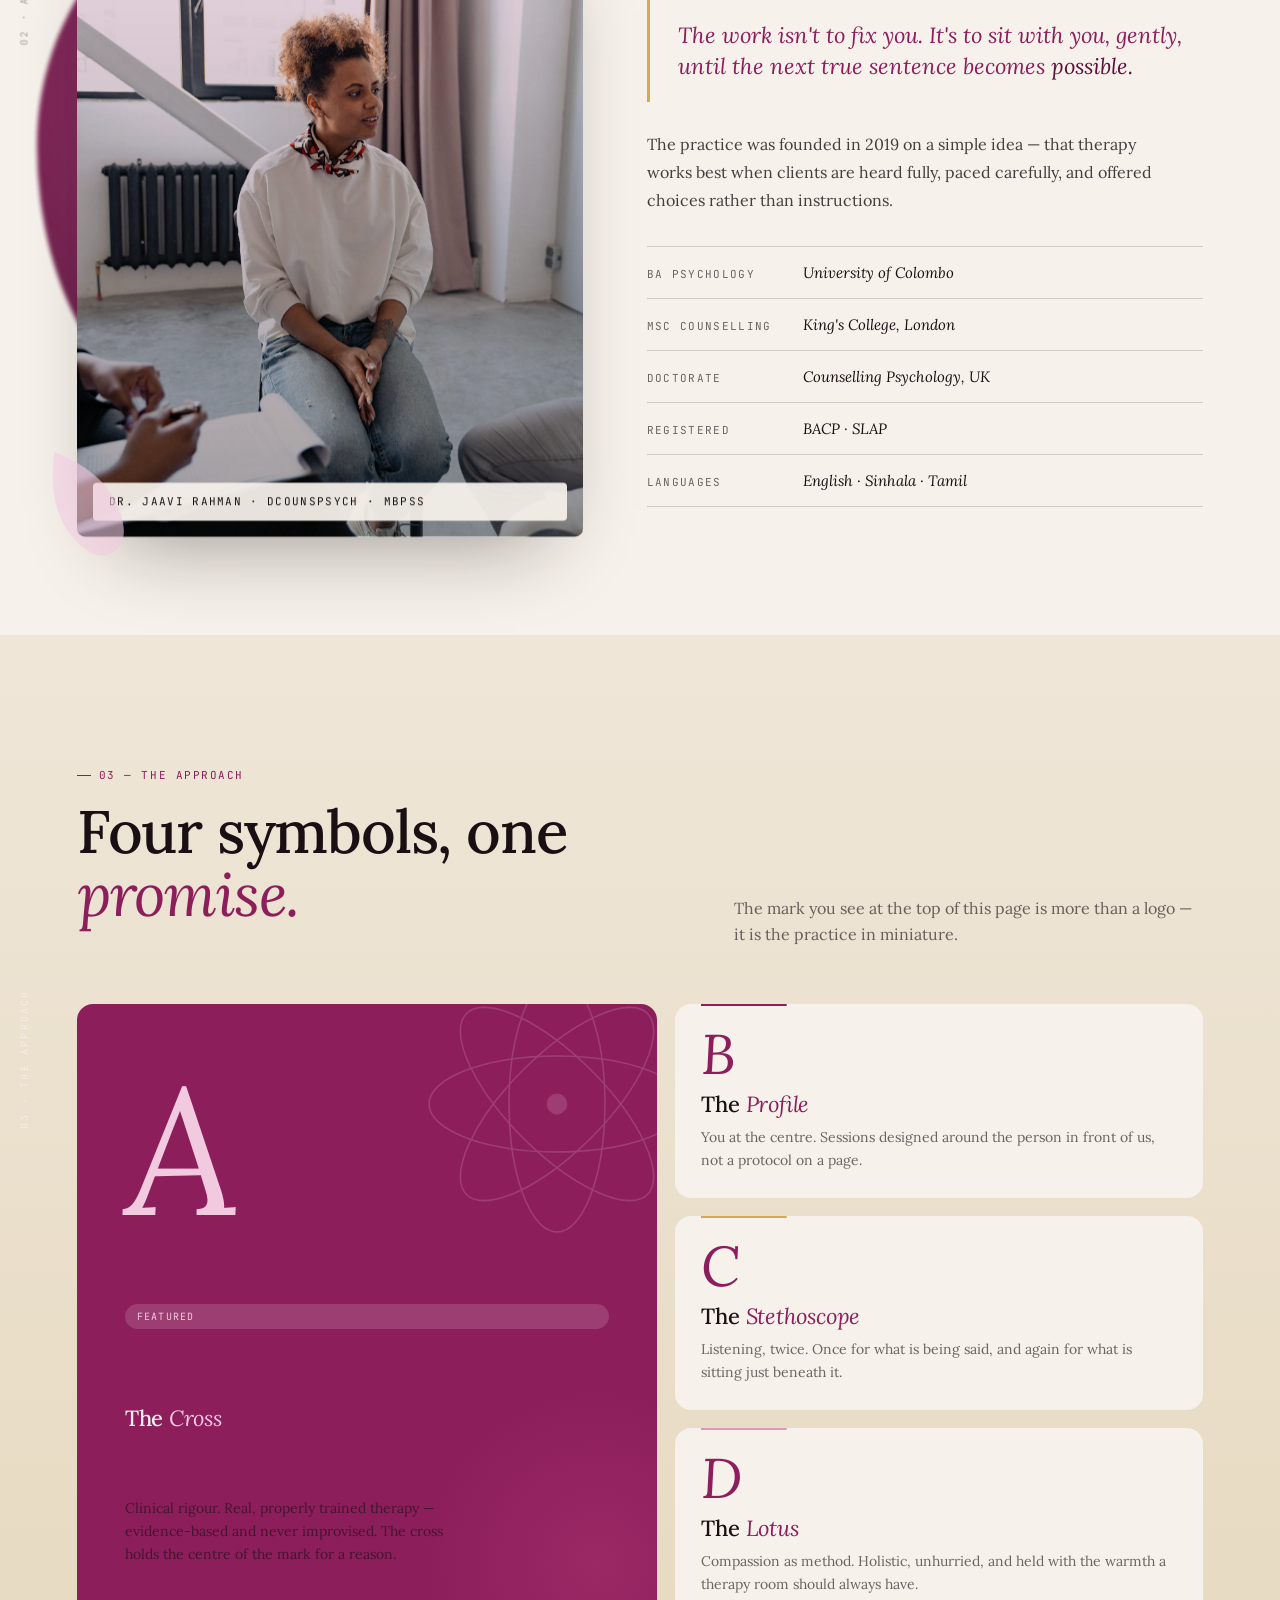
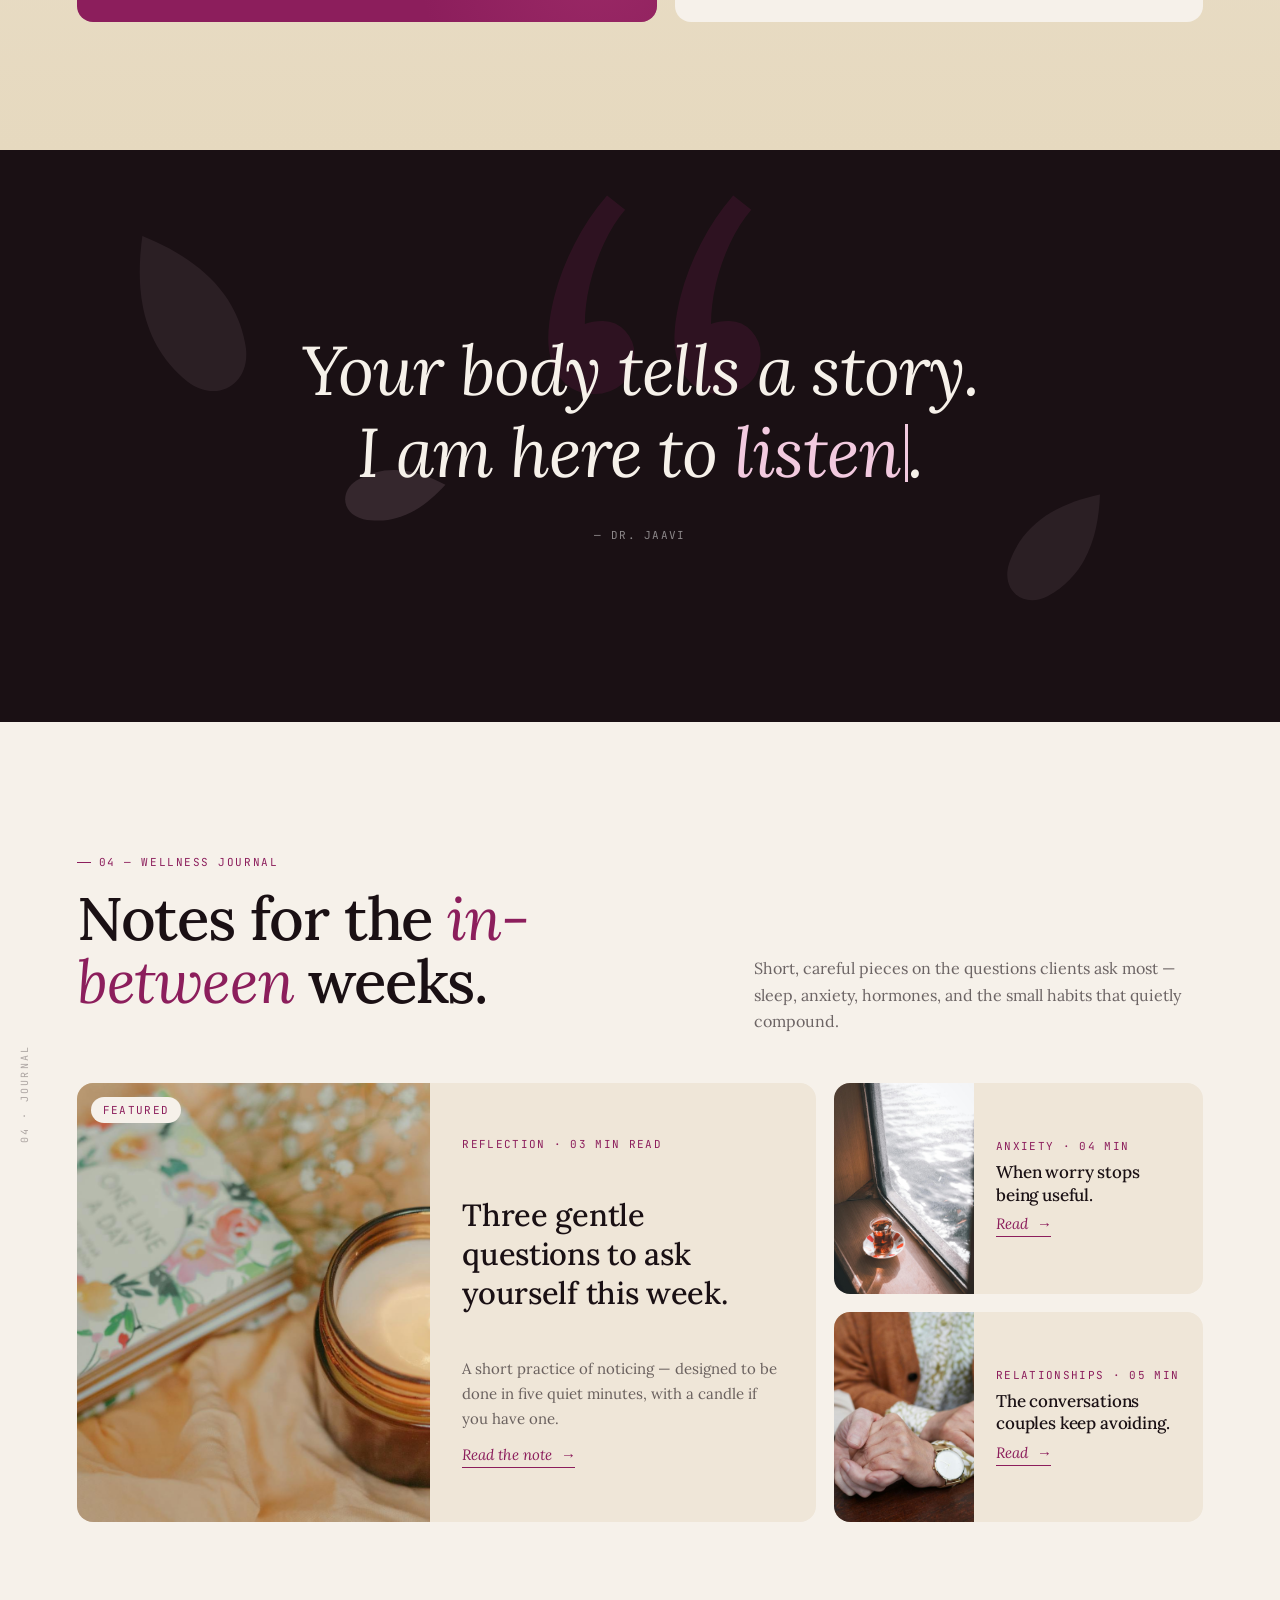
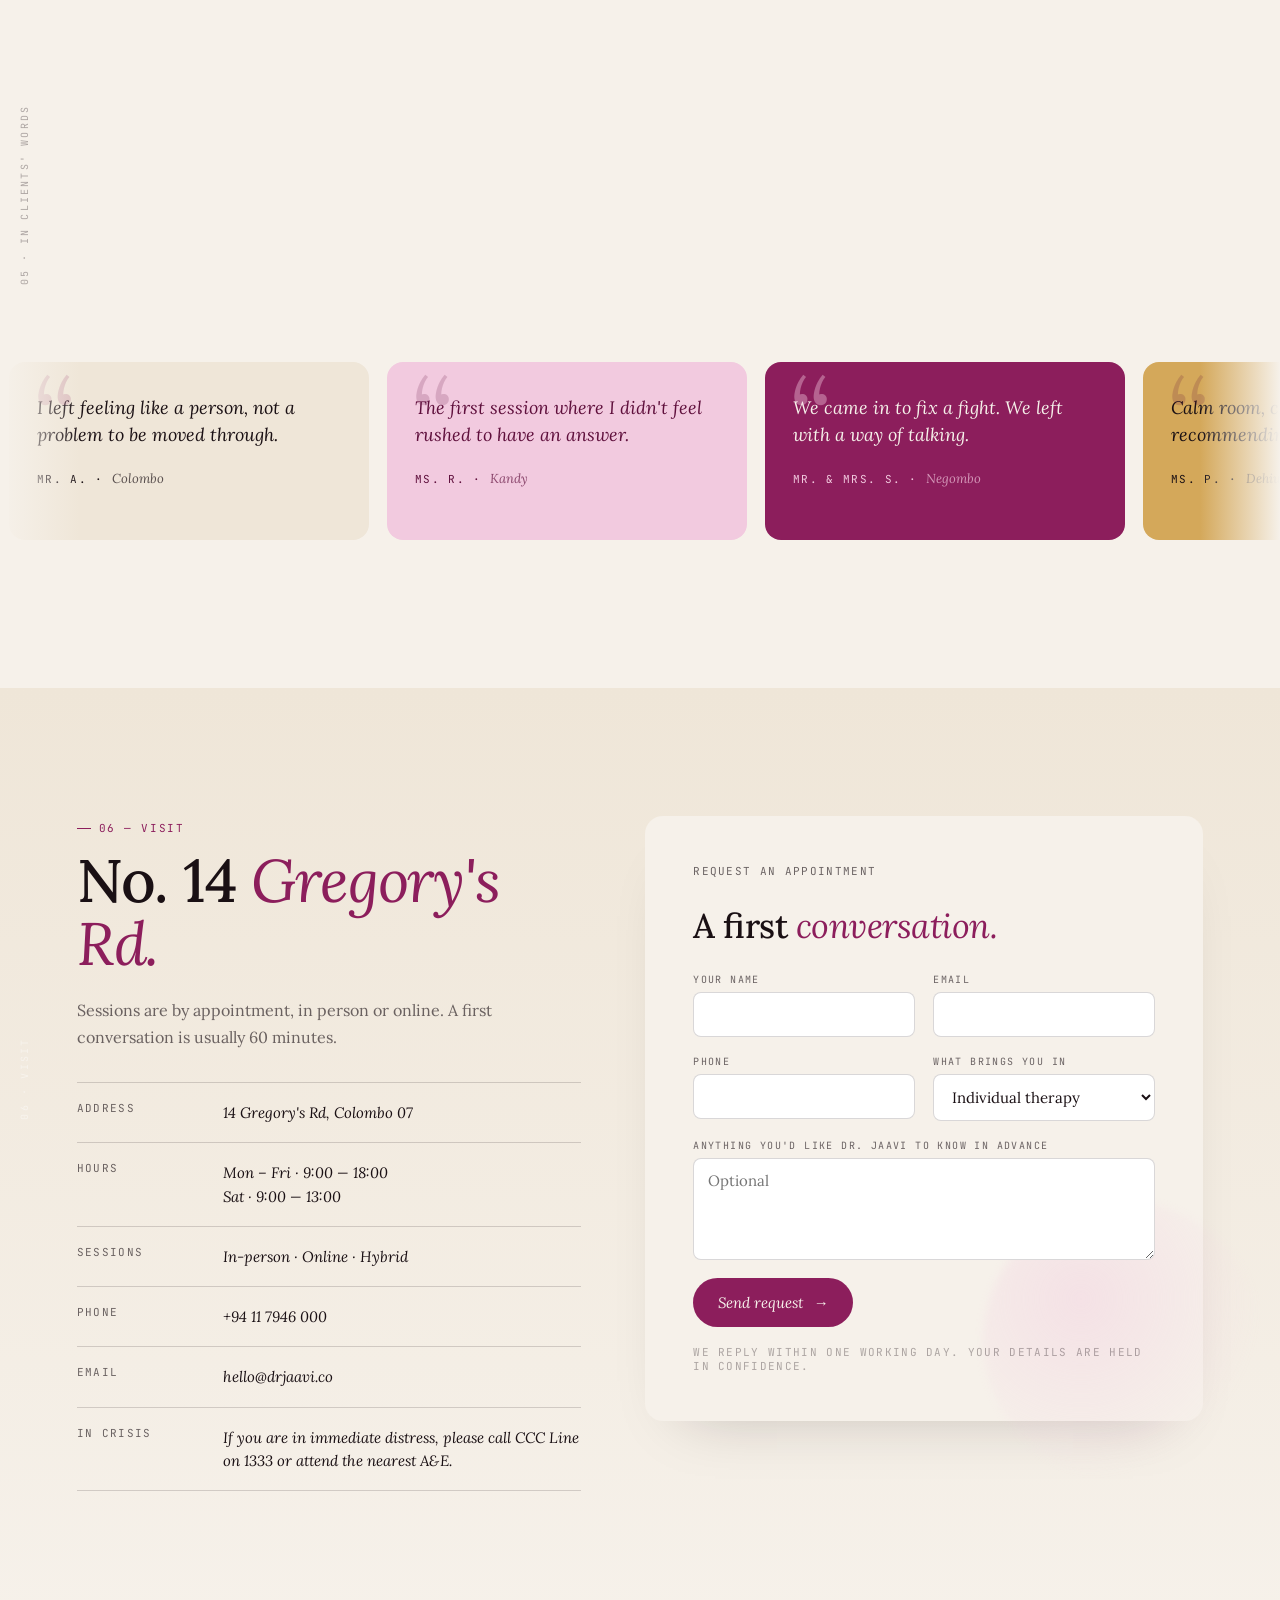
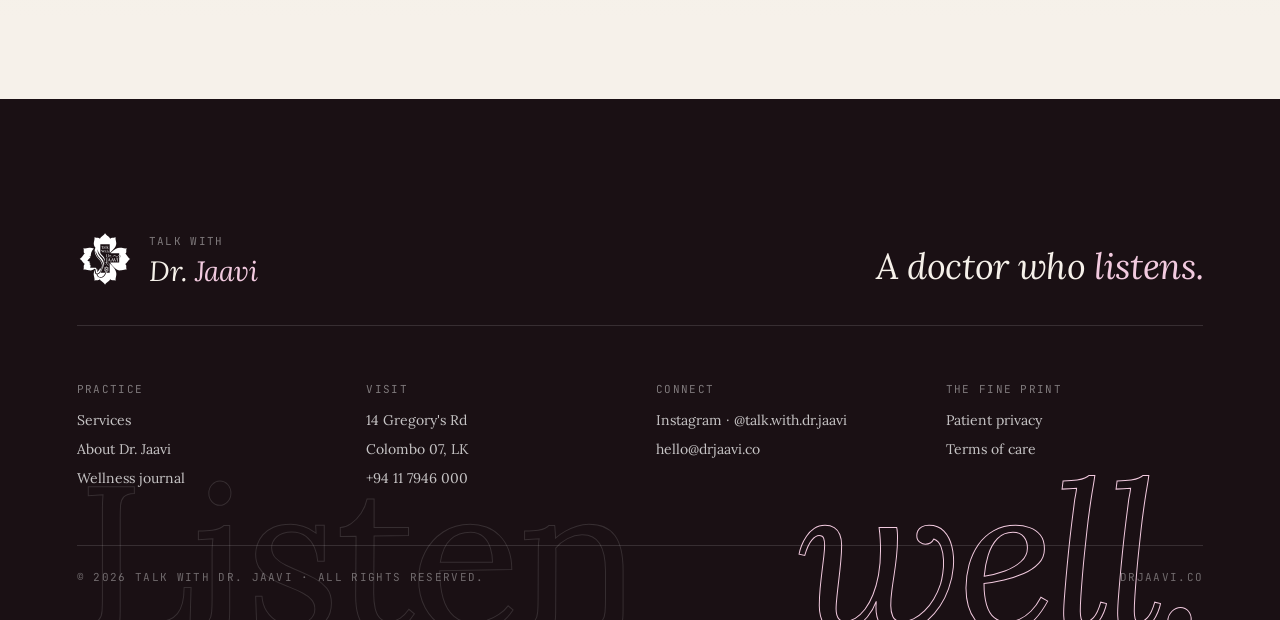
==== commit 72213176: "Add visual flair: bento layouts, curve dividers, color variety - Services: 7-card bento grid with pl" ====
--- a/index.html
+++ b/index.html
@@ -14,13 +14,31 @@
 </head>
 <body>
 
-  <!-- SVG defs (grain, gradients) -->
+  <!-- SVG defs (grain, petal shape) -->
   <svg width="0" height="0" style="position:absolute" aria-hidden="true">
     <defs>
       <filter id="grainy">
         <feTurbulence type="fractalNoise" baseFrequency="0.9" numOctaves="2" stitchTiles="stitch"/>
         <feColorMatrix values="0 0 0 0 0  0 0 0 0 0  0 0 0 0 0  0 0 0 0.55 0"/>
       </filter>
+      <symbol id="petal" viewBox="0 0 100 160">
+        <path d="M50,4 C 78,40 96,82 78,128 C 66,156 34,156 22,128 C 4,82 22,40 50,4 Z"/>
+      </symbol>
+      <symbol id="curve-down" viewBox="0 0 1440 100" preserveAspectRatio="none">
+        <path d="M0,0 C320,90 720,90 1080,40 C1260,15 1380,5 1440,0 L1440,100 L0,100 Z"/>
+      </symbol>
+      <symbol id="curve-up" viewBox="0 0 1440 100" preserveAspectRatio="none">
+        <path d="M0,100 C320,10 720,10 1080,60 C1260,85 1380,95 1440,100 L1440,0 L0,0 Z"/>
+      </symbol>
+      <symbol id="bloom" viewBox="0 0 200 200">
+        <g fill="none" stroke="currentColor" stroke-width="1">
+          <ellipse cx="100" cy="100" rx="80" ry="30"/>
+          <ellipse cx="100" cy="100" rx="80" ry="30" transform="rotate(45 100 100)"/>
+          <ellipse cx="100" cy="100" rx="80" ry="30" transform="rotate(90 100 100)"/>
+          <ellipse cx="100" cy="100" rx="80" ry="30" transform="rotate(135 100 100)"/>
+          <circle cx="100" cy="100" r="6" fill="currentColor"/>
+        </g>
+      </symbol>
     </defs>
   </svg>
 
@@ -62,10 +80,11 @@
 
   <!-- HERO -->
   <section class="hero" id="top">
-    <!-- Decorative drifting rings -->
+    <!-- Decorative drifting layers -->
     <div class="hero-bg" aria-hidden="true">
       <div class="orb orb-a"></div>
       <div class="orb orb-b"></div>
+      <div class="orb orb-c"></div>
       <svg class="rings" viewBox="0 0 600 600" preserveAspectRatio="xMidYMid meet">
         <g fill="none" stroke="rgba(255,255,255,0.10)" stroke-width="1">
           <circle cx="300" cy="300" r="80"/>
@@ -74,6 +93,12 @@
           <circle cx="300" cy="300" r="280"/>
         </g>
       </svg>
+      <span class="ghost-word ghost-word-a">listen</span>
+      <span class="ghost-word ghost-word-b">well.</span>
+      <svg class="petal petal-a" aria-hidden="true"><use href="#petal"/></svg>
+      <svg class="petal petal-b" aria-hidden="true"><use href="#petal"/></svg>
+      <svg class="petal petal-c" aria-hidden="true"><use href="#petal"/></svg>
+      <svg class="petal petal-d" aria-hidden="true"><use href="#petal"/></svg>
     </div>
 
     <div class="hero-frame">
@@ -100,8 +125,17 @@
             </a>
             <a href="#about" class="btn btn-ghost">About the practice</a>
           </div>
+
+          <ul class="hero-badges" data-reveal data-reveal-delay="800">
+            <li><span class="dot"></span><span>BACP &middot; SLAP registered</span></li>
+            <li><span class="dot"></span><span>In-person &middot; Online</span></li>
+            <li><span class="dot"></span><span>50-min &amp; 80-min</span></li>
+          </ul>
         </div>
         <div class="hero-mark" aria-hidden="true">
+          <div class="hero-mark-bloom">
+            <svg viewBox="0 0 200 200"><use href="#bloom"/></svg>
+          </div>
           <div class="hero-mark-float">
             <img src="assets/logo.svg" alt=""/>
           </div>
@@ -125,33 +159,38 @@
         <span class="hero-scroll-line"></span>
       </a>
     </div>
+
+    <!-- Curve divider into ticker -->
+    <svg class="divider divider-bottom" aria-hidden="true" preserveAspectRatio="none"><use href="#curve-down"/></svg>
   </section>
 
   <!-- MARQUEE TICKER -->
   <div class="ticker" aria-hidden="true">
     <div class="ticker-track">
-      <span>Counseling</span><span class="dot">&middot;</span>
-      <span><em>A doctor who listens</em></span><span class="dot">&middot;</span>
-      <span>Psychotherapy</span><span class="dot">&middot;</span>
-      <span><em>Est. 2019 &middot; Colombo</em></span><span class="dot">&middot;</span>
-      <span>By appointment</span><span class="dot">&middot;</span>
-      <span><em>A conversation is a kind of medicine</em></span><span class="dot">&middot;</span>
-      <span>Counseling</span><span class="dot">&middot;</span>
-      <span><em>A doctor who listens</em></span><span class="dot">&middot;</span>
-      <span>Psychotherapy</span><span class="dot">&middot;</span>
-      <span><em>Est. 2019 &middot; Colombo</em></span><span class="dot">&middot;</span>
-      <span>By appointment</span><span class="dot">&middot;</span>
-      <span><em>A conversation is a kind of medicine</em></span><span class="dot">&middot;</span>
+      <span>Counseling</span><span class="dot">&#10047;</span>
+      <span><em>A doctor who listens</em></span><span class="dot">&#10047;</span>
+      <span>Psychotherapy</span><span class="dot">&#10047;</span>
+      <span><em>Est. 2019 &middot; Colombo</em></span><span class="dot">&#10047;</span>
+      <span>By appointment</span><span class="dot">&#10047;</span>
+      <span><em>A conversation is a kind of medicine</em></span><span class="dot">&#10047;</span>
+      <span>Counseling</span><span class="dot">&#10047;</span>
+      <span><em>A doctor who listens</em></span><span class="dot">&#10047;</span>
+      <span>Psychotherapy</span><span class="dot">&#10047;</span>
+      <span><em>Est. 2019 &middot; Colombo</em></span><span class="dot">&#10047;</span>
+      <span>By appointment</span><span class="dot">&#10047;</span>
+      <span><em>A conversation is a kind of medicine</em></span><span class="dot">&#10047;</span>
     </div>
   </div>
 
-  <!-- PRACTICE / SERVICES -->
+  <!-- PRACTICE / SERVICES (BENTO) -->
   <section class="section practice" id="practice">
     <span class="chapter-mark" aria-hidden="true">01 &middot; The Practice</span>
 
-    <div class="sec-head">
-      <span class="sec-num" data-reveal>01 &mdash; The Practice</span>
-      <h2 class="sec-title" data-reveal data-reveal-delay="80">A space to be <em>heard.</em></h2>
+    <div class="practice-head">
+      <div>
+        <span class="sec-num" data-reveal>01 &mdash; The Practice</span>
+        <h2 class="sec-title" data-reveal data-reveal-delay="80">A space to be <em>heard.</em></h2>
+      </div>
       <p class="sec-desc" data-reveal data-reveal-delay="160">
         The practice offers considered, evidence-based counseling and
         psychotherapy &mdash; long conversations across the small and
@@ -159,53 +198,64 @@
       </p>
     </div>
 
-    <div class="services" data-stagger>
-      <article class="service" data-reveal>
-        <span class="service-num">A</span>
+    <div class="bento">
+      <article class="bento-card bcard-a is-feature" data-reveal>
+        <span class="bcard-num">A</span>
         <h3>Individual <em>Therapy</em></h3>
         <p>One-to-one sessions for stress, anxiety, low mood, self-esteem,
-        and the things you've been carrying alone for too long.</p>
-        <span class="service-link mono">Learn more &rarr;</span>
-      </article>
-      <article class="service" data-reveal>
-        <span class="service-num">B</span>
+        and the things you've been carrying alone for too long. Bring it in,
+        and we'll work with what's there.</p>
+        <a href="#book" class="bcard-link">Begin a conversation <span>&rarr;</span></a>
+        <svg class="bcard-bloom" aria-hidden="true"><use href="#bloom"/></svg>
+      </article>
+
+      <article class="bento-card bcard-b" data-reveal data-reveal-delay="80">
+        <span class="bcard-num">B</span>
         <h3>Couples <em>&amp; Relationships</em></h3>
         <p>Communication, conflict, intimacy, infidelity and repair &mdash;
         a third presence in the room that helps both voices land.</p>
-        <span class="service-link mono">Learn more &rarr;</span>
-      </article>
-      <article class="service" data-reveal>
-        <span class="service-num">C</span>
+      </article>
+
+      <article class="bento-card bcard-c" data-reveal data-reveal-delay="160">
+        <span class="bcard-num">C</span>
         <h3>Anxiety &amp; <em>Depression</em></h3>
         <p>Evidence-based work for panic, persistent worry, low mood and
         burnout. CBT, ACT and reflective approaches, matched to you.</p>
-        <span class="service-link mono">Learn more &rarr;</span>
-      </article>
-      <article class="service" data-reveal>
-        <span class="service-num">D</span>
+      </article>
+
+      <article class="bento-card bcard-d is-image" data-reveal data-reveal-delay="240">
+        <img src="assets/images/journal-3.jpg" alt=""/>
+        <div class="bcard-image-overlay">
+          <span class="mono">For couples</span>
+          <p>&ldquo;We came in to fix a fight. We left with a way of <em>talking.</em>&rdquo;</p>
+        </div>
+      </article>
+
+      <article class="bento-card bcard-e" data-reveal data-reveal-delay="320">
+        <span class="bcard-num">D</span>
         <h3>Trauma <em>&amp; Grief</em></h3>
         <p>Careful, paced work for trauma, loss, and the kinds of grief
         that don't have an obvious shape &mdash; held without rush.</p>
-        <span class="service-link mono">Learn more &rarr;</span>
-      </article>
-      <article class="service" data-reveal>
-        <span class="service-num">E</span>
+      </article>
+
+      <article class="bento-card bcard-f" data-reveal data-reveal-delay="400">
+        <span class="bcard-num">E</span>
         <h3>Life <em>Transitions</em></h3>
         <p>Career shifts, parenthood, separation, migration, midlife &mdash;
         the seasons that ask new questions of who you are.</p>
-        <span class="service-link mono">Learn more &rarr;</span>
-      </article>
-      <article class="service" data-reveal>
-        <span class="service-num">F</span>
+      </article>
+
+      <article class="bento-card bcard-g" data-reveal data-reveal-delay="480">
+        <span class="bcard-num">F</span>
         <h3>Wellness <em>Conversations</em></h3>
         <p>Open-format sessions for reflection, second opinions, and the
         questions that don't yet have a clinical name.</p>
-        <span class="service-link mono">Learn more &rarr;</span>
-      </article>
-    </div>
-  </section>
-
-  <div class="rule"></div>
+      </article>
+    </div>
+  </section>
+
+  <!-- Curve divider -->
+  <svg class="divider-section divider-cream-to-cream" aria-hidden="true" preserveAspectRatio="none"><use href="#curve-up"/></svg>
 
   <!-- ABOUT -->
   <section class="section about" id="about">
@@ -213,12 +263,14 @@
 
     <div class="about-grid">
       <div class="about-img" data-reveal data-parallax="0.12">
+        <span class="about-blob" aria-hidden="true"></span>
+        <span class="about-bigno" aria-hidden="true">02</span>
         <div class="about-img-frame">
           <img src="assets/images/about.jpg" alt="Dr. Jaavi at the practice"/>
           <div class="about-img-tone"></div>
         </div>
         <span class="about-cap mono">Dr. Jaavi Rahman &middot; DCounsPsych &middot; MBPsS</span>
-        <span class="about-img-num">02a</span>
+        <svg class="about-petal" aria-hidden="true"><use href="#petal"/></svg>
       </div>
       <div class="about-copy">
         <span class="sec-num" data-reveal>02 &mdash; About</span>
@@ -229,12 +281,19 @@
           CBT, psychodynamic and humanistic approaches in a way that fits
           the person, not the textbook.
         </p>
-        <p data-reveal data-reveal-delay="220">
+
+        <blockquote class="about-pull" data-reveal data-reveal-delay="200">
+          <span aria-hidden="true">&ldquo;</span>
+          The work isn't to fix you. It's to sit with you, gently, until
+          the next true sentence becomes <em>possible.</em>
+        </blockquote>
+
+        <p data-reveal data-reveal-delay="260">
           The practice was founded in 2019 on a simple idea &mdash; that
           therapy works best when clients are heard fully, paced carefully,
           and offered choices rather than instructions.
         </p>
-        <ul class="creds" data-reveal data-reveal-delay="300">
+        <ul class="creds" data-reveal data-reveal-delay="340">
           <li><span class="mono">BA Psychology</span><span>University of Colombo</span></li>
           <li><span class="mono">MSc Counselling</span><span>King's College, London</span></li>
           <li><span class="mono">Doctorate</span><span>Counselling Psychology, UK</span></li>
@@ -245,13 +304,15 @@
     </div>
   </section>
 
-  <!-- APPROACH -->
+  <!-- APPROACH (FEATURED + 3) -->
   <section class="section approach">
     <span class="chapter-mark light" aria-hidden="true">03 &middot; The Approach</span>
 
-    <div class="sec-head">
-      <span class="sec-num" data-reveal>03 &mdash; The Approach</span>
-      <h2 class="sec-title" data-reveal data-reveal-delay="80">Four symbols, one <em>promise.</em></h2>
+    <div class="approach-head">
+      <div>
+        <span class="sec-num" data-reveal>03 &mdash; The Approach</span>
+        <h2 class="sec-title" data-reveal data-reveal-delay="80">Four symbols, one <em>promise.</em></h2>
+      </div>
       <p class="sec-desc" data-reveal data-reveal-delay="160">
         The mark you see at the top of this page is more than a logo &mdash;
         it is the practice in miniature.
@@ -259,30 +320,36 @@
     </div>
 
     <div class="approach-grid">
-      <article class="pillar" data-reveal>
+      <article class="pillar pillar-feature" data-reveal>
         <span class="pillar-letter">A</span>
+        <span class="pillar-tag mono">Featured</span>
         <h3>The <em>Cross</em></h3>
         <p>Clinical rigour. Real, properly trained therapy &mdash;
-        evidence-based and never improvised.</p>
-      </article>
-      <article class="pillar" data-reveal data-reveal-delay="100">
-        <span class="pillar-letter">B</span>
-        <h3>The <em>Profile</em></h3>
-        <p>You at the centre. Sessions designed around the person
-        in front of us, not a protocol on a page.</p>
-      </article>
-      <article class="pillar" data-reveal data-reveal-delay="200">
-        <span class="pillar-letter">C</span>
-        <h3>The <em>Stethoscope</em></h3>
-        <p>Listening, twice. Once for what is being said,
-        and again for what is sitting just beneath it.</p>
-      </article>
-      <article class="pillar" data-reveal data-reveal-delay="300">
-        <span class="pillar-letter">D</span>
-        <h3>The <em>Lotus</em></h3>
-        <p>Compassion as method. Holistic, unhurried, and held
-        with the warmth a therapy room should always have.</p>
-      </article>
+        evidence-based and never improvised. The cross holds
+        the centre of the mark for a reason.</p>
+        <svg class="pillar-bloom" aria-hidden="true"><use href="#bloom"/></svg>
+      </article>
+
+      <div class="pillar-stack">
+        <article class="pillar" data-reveal data-reveal-delay="100">
+          <span class="pillar-letter">B</span>
+          <h3>The <em>Profile</em></h3>
+          <p>You at the centre. Sessions designed around the person
+          in front of us, not a protocol on a page.</p>
+        </article>
+        <article class="pillar" data-reveal data-reveal-delay="200">
+          <span class="pillar-letter">C</span>
+          <h3>The <em>Stethoscope</em></h3>
+          <p>Listening, twice. Once for what is being said,
+          and again for what is sitting just beneath it.</p>
+        </article>
+        <article class="pillar" data-reveal data-reveal-delay="300">
+          <span class="pillar-letter">D</span>
+          <h3>The <em>Lotus</em></h3>
+          <p>Compassion as method. Holistic, unhurried, and held
+          with the warmth a therapy room should always have.</p>
+        </article>
+      </div>
     </div>
   </section>
 
@@ -290,6 +357,9 @@
   <section class="quote-break">
     <div class="quote-bg" aria-hidden="true">
       <span class="qmark">&ldquo;</span>
+      <svg class="qpetal qpetal-a"><use href="#petal"/></svg>
+      <svg class="qpetal qpetal-b"><use href="#petal"/></svg>
+      <svg class="qpetal qpetal-c"><use href="#petal"/></svg>
     </div>
     <div class="quote-frame">
       <p class="quote-text" data-reveal>
@@ -300,81 +370,121 @@
     </div>
   </section>
 
-  <!-- JOURNAL -->
+  <!-- JOURNAL (BENTO) -->
   <section class="section journal" id="journal">
     <span class="chapter-mark" aria-hidden="true">04 &middot; Journal</span>
 
-    <div class="sec-head journal-head">
+    <div class="journal-head">
       <div>
         <span class="sec-num" data-reveal>04 &mdash; Wellness Journal</span>
         <h2 class="sec-title" data-reveal data-reveal-delay="80">Notes for the <em>in-between</em> weeks.</h2>
       </div>
       <p class="sec-desc" data-reveal data-reveal-delay="160">
-        Short, careful pieces on the questions patients ask most &mdash;
-        sleep, cycles, hormones, and the small habits that quietly compound.
+        Short, careful pieces on the questions clients ask most &mdash;
+        sleep, anxiety, hormones, and the small habits that quietly compound.
       </p>
     </div>
 
-    <div class="posts">
-      <article class="post" data-reveal>
-        <a class="post-img" href="#">
+    <div class="journal-bento">
+      <article class="jcard jcard-feature" data-reveal>
+        <a class="jcard-img" href="#">
           <img src="assets/images/journal-1.jpg" alt=""/>
-          <span class="post-hover mono">Read &rarr;</span>
+          <span class="jcard-tag mono">Featured</span>
         </a>
-        <div class="post-meta">
+        <div class="jcard-meta">
           <span class="mono">Reflection &middot; 03 min read</span>
           <h3>Three gentle questions to ask yourself this week.</h3>
+          <p>A short practice of noticing &mdash; designed to be done in five
+          quiet minutes, with a candle if you have one.</p>
           <a href="#" class="post-link">Read the note <span>&rarr;</span></a>
         </div>
       </article>
-      <article class="post" data-reveal data-reveal-delay="120">
-        <a class="post-img" href="#">
+
+      <article class="jcard jcard-small" data-reveal data-reveal-delay="120">
+        <a class="jcard-img" href="#">
           <img src="assets/images/journal-2.jpg" alt=""/>
-          <span class="post-hover mono">Read &rarr;</span>
         </a>
-        <div class="post-meta">
-          <span class="mono">Anxiety &middot; 04 min read</span>
+        <div class="jcard-meta">
+          <span class="mono">Anxiety &middot; 04 min</span>
           <h3>When worry stops being useful.</h3>
-          <a href="#" class="post-link">Read the note <span>&rarr;</span></a>
-        </div>
-      </article>
-      <article class="post" data-reveal data-reveal-delay="240">
-        <a class="post-img" href="#">
+          <a href="#" class="post-link">Read <span>&rarr;</span></a>
+        </div>
+      </article>
+
+      <article class="jcard jcard-small" data-reveal data-reveal-delay="200">
+        <a class="jcard-img" href="#">
           <img src="assets/images/journal-3.jpg" alt=""/>
-          <span class="post-hover mono">Read &rarr;</span>
         </a>
-        <div class="post-meta">
-          <span class="mono">Relationships &middot; 05 min read</span>
+        <div class="jcard-meta">
+          <span class="mono">Relationships &middot; 05 min</span>
           <h3>The conversations couples keep avoiding.</h3>
-          <a href="#" class="post-link">Read the note <span>&rarr;</span></a>
-        </div>
-      </article>
-    </div>
-  </section>
-
-  <div class="rule"></div>
-
-  <!-- TESTIMONIALS -->
+          <a href="#" class="post-link">Read <span>&rarr;</span></a>
+        </div>
+      </article>
+    </div>
+  </section>
+
+  <!-- TESTIMONIALS - MARQUEE -->
   <section class="section testimonials">
-    <span class="chapter-mark" aria-hidden="true">05 &middot; In Patients' Words</span>
-
-    <div class="sec-head">
-      <span class="sec-num" data-reveal>05 &mdash; In Patients' Words</span>
+    <span class="chapter-mark" aria-hidden="true">05 &middot; In Clients' Words</span>
+
+    <div class="sec-head sec-head-center">
+      <span class="sec-num" data-reveal>05 &mdash; In Clients' Words</span>
       <h2 class="sec-title" data-reveal data-reveal-delay="80">Quietly <em>different.</em></h2>
     </div>
-    <div class="t-grid">
-      <figure class="t-card" data-reveal>
-        <blockquote>I left feeling like a person, not a problem to be moved through.</blockquote>
-        <figcaption><span>Mr. A. &middot; <em>Colombo</em></span></figcaption>
-      </figure>
-      <figure class="t-card" data-reveal data-reveal-delay="120">
-        <blockquote>The first session where I didn't feel rushed to have an answer.</blockquote>
-        <figcaption><span>Ms. R. &middot; <em>Kandy</em></span></figcaption>
-      </figure>
-      <figure class="t-card" data-reveal data-reveal-delay="240">
-        <blockquote>We came in to fix a fight. We left with a way of talking.</blockquote>
-        <figcaption><span>Mr. &amp; Mrs. S. &middot; <em>Negombo</em></span></figcaption>
-      </figure>
+
+    <div class="t-marquee" aria-hidden="false">
+      <div class="t-track">
+        <figure class="t-card t-tone-cream">
+          <blockquote>I left feeling like a person, not a problem to be moved through.</blockquote>
+          <figcaption>Mr. A. &middot; <em>Colombo</em></figcaption>
+        </figure>
+        <figure class="t-card t-tone-rose">
+          <blockquote>The first session where I didn't feel rushed to have an answer.</blockquote>
+          <figcaption>Ms. R. &middot; <em>Kandy</em></figcaption>
+        </figure>
+        <figure class="t-card t-tone-plum">
+          <blockquote>We came in to fix a fight. We left with a way of talking.</blockquote>
+          <figcaption>Mr. &amp; Mrs. S. &middot; <em>Negombo</em></figcaption>
+        </figure>
+        <figure class="t-card t-tone-honey">
+          <blockquote>Calm room, calmer mind. I keep recommending Dr. Jaavi to friends.</blockquote>
+          <figcaption>Ms. P. &middot; <em>Dehiwala</em></figcaption>
+        </figure>
+        <figure class="t-card t-tone-cream">
+          <blockquote>She asks the question I'd been avoiding. Then she stays for the answer.</blockquote>
+          <figcaption>Ms. N. &middot; <em>Colombo</em></figcaption>
+        </figure>
+        <figure class="t-card t-tone-sand">
+          <blockquote>I came for grief. I stayed for the company of being understood.</blockquote>
+          <figcaption>Mr. K. &middot; <em>Galle</em></figcaption>
+        </figure>
+        <!-- duplicate set for seamless loop -->
+        <figure class="t-card t-tone-cream" aria-hidden="true">
+          <blockquote>I left feeling like a person, not a problem to be moved through.</blockquote>
+          <figcaption>Mr. A. &middot; <em>Colombo</em></figcaption>
+        </figure>
+        <figure class="t-card t-tone-rose" aria-hidden="true">
+          <blockquote>The first session where I didn't feel rushed to have an answer.</blockquote>
+          <figcaption>Ms. R. &middot; <em>Kandy</em></figcaption>
+        </figure>
+        <figure class="t-card t-tone-plum" aria-hidden="true">
+          <blockquote>We came in to fix a fight. We left with a way of talking.</blockquote>
+          <figcaption>Mr. &amp; Mrs. S. &middot; <em>Negombo</em></figcaption>
+        </figure>
+        <figure class="t-card t-tone-honey" aria-hidden="true">
+          <blockquote>Calm room, calmer mind. I keep recommending Dr. Jaavi to friends.</blockquote>
+          <figcaption>Ms. P. &middot; <em>Dehiwala</em></figcaption>
+        </figure>
+        <figure class="t-card t-tone-cream" aria-hidden="true">
+          <blockquote>She asks the question I'd been avoiding. Then she stays for the answer.</blockquote>
+          <figcaption>Ms. N. &middot; <em>Colombo</em></figcaption>
+        </figure>
+        <figure class="t-card t-tone-sand" aria-hidden="true">
+          <blockquote>I came for grief. I stayed for the company of being understood.</blockquote>
+          <figcaption>Mr. K. &middot; <em>Galle</em></figcaption>
+        </figure>
+      </div>
     </div>
   </section>
 
@@ -402,6 +512,7 @@
       </div>
 
       <form class="visit-form" id="book" novalidate data-reveal data-reveal-delay="200">
+        <span class="form-blob" aria-hidden="true"></span>
         <span class="mono">Request an appointment</span>
         <h3 class="form-title">A first <em>conversation.</em></h3>
 
@@ -444,6 +555,8 @@
 
   <!-- FOOTER -->
   <footer class="footer">
+    <svg class="divider-section divider-into-footer" aria-hidden="true" preserveAspectRatio="none"><use href="#curve-down"/></svg>
+
     <div class="footer-mark" aria-hidden="true">
       <span>Listen</span><span><em>well.</em></span>
     </div>
--- a/styles.css
+++ b/styles.css
@@ -3,8 +3,10 @@
   --plum-deep: #5f0f3c;
   --plum-soft: #a8336f;
   --rose: #f2cadf;
+  --rose-deep: #d99ab9;
   --cream: #f6f1ea;
   --cream-warm: #efe6d8;
+  --sand: #e6d9bf;
   --ink: #1a1014;
   --ink-80: #1a1014cc;
   --ink-60: #1a1014a0;
@@ -12,6 +14,7 @@
   --line: #1a101418;
   --rule: #1a10142a;
   --gold: #c89a4a;
+  --honey: #d4a85a;
 
   --max: 1320px;
   --pad-x: clamp(20px, 6vw, 96px);
@@ -48,7 +51,6 @@
   color: var(--ink-60);
 }
 em { color: var(--plum); font-style: italic; font-weight: 400; }
-.rule { height: 1px; background: var(--rule); width: 100%; max-width: var(--max); margin: 0 auto; }
 
 /* ---------- Splash ---------- */
 .splash {
@@ -99,6 +101,10 @@
 }
 
 .sec-head { margin-bottom: 64px; max-width: 760px; }
+.sec-head-center { text-align: center; max-width: 760px; margin: 0 auto 64px; }
+.sec-head-center .sec-num { padding-left: 0; padding-right: 22px; }
+.sec-head-center .sec-num::before { left: auto; right: 0; }
+
 .sec-num {
   font-family: 'JetBrains Mono', monospace;
   font-size: 11px;
@@ -146,6 +152,7 @@
   color: var(--ink-30);
   white-space: nowrap;
   pointer-events: none;
+  z-index: 2;
 }
 .chapter-mark.light { color: rgba(255,255,255,0.45); }
 @media (max-width: 1100px) { .chapter-mark { display: none; } }
@@ -189,13 +196,7 @@
   padding-top: 12px;
   padding-bottom: 12px;
 }
-.nav-brand {
-  display: flex;
-  align-items: center;
-  gap: 12px;
-  position: relative;
-  z-index: 2;
-}
+.nav-brand { display: flex; align-items: center; gap: 12px; position: relative; z-index: 2; }
 .nav-logo-wrap {
   width: 38px; height: 38px;
   display: block;
@@ -211,11 +212,7 @@
   white-space: nowrap;
 }
 .nav-name em { color: var(--plum); }
-.nav-links {
-  display: flex;
-  align-items: center;
-  gap: 32px;
-}
+.nav-links { display: flex; align-items: center; gap: 32px; }
 .nav-links a {
   font-family: 'JetBrains Mono', monospace;
   font-size: 11px;
@@ -243,7 +240,6 @@
 .nav-links a:not(.nav-cta):hover::after { transform: translateY(0); }
 
 .nav-links a.nav-cta {
-  color: var(--plum);
   background: var(--plum);
   color: var(--cream);
   padding: 10px 16px;
@@ -257,21 +253,8 @@
 .nav-links a.nav-cta:hover { background: var(--plum-deep); transform: translateY(-1px); }
 .nav-links a.nav-cta:hover .arr { transform: translateX(3px); }
 
-.nav-toggle {
-  display: none;
-  background: none;
-  border: 0;
-  cursor: pointer;
-  padding: 8px;
-  flex-direction: column;
-  gap: 5px;
-}
-.nav-toggle span {
-  display: block;
-  width: 22px;
-  height: 1.5px;
-  background: var(--ink);
-}
+.nav-toggle { display: none; background: none; border: 0; cursor: pointer; padding: 8px; flex-direction: column; gap: 5px; }
+.nav-toggle span { display: block; width: 22px; height: 1.5px; background: var(--ink); }
 .nav-mobile { display: none; }
 .nav-mobile a {
   display: block;
@@ -292,12 +275,9 @@
   position: relative;
   overflow: hidden;
   isolation: isolate;
-}
-.hero-bg {
-  position: absolute; inset: 0;
-  pointer-events: none;
-  z-index: 0;
-}
+  padding-bottom: 80px;
+}
+.hero-bg { position: absolute; inset: 0; pointer-events: none; z-index: 0; }
 .hero-bg::before {
   content: "";
   position: absolute; inset: 0;
@@ -309,7 +289,6 @@
   position: absolute;
   border-radius: 50%;
   filter: blur(60px);
-  opacity: 0.55;
   mix-blend-mode: screen;
   animation: drift 18s ease-in-out infinite alternate;
 }
@@ -317,6 +296,7 @@
   width: 520px; height: 520px;
   top: -120px; left: -120px;
   background: radial-gradient(circle, var(--plum-soft) 0%, transparent 70%);
+  opacity: 0.55;
 }
 .orb-b {
   width: 640px; height: 640px;
@@ -326,6 +306,13 @@
   animation-duration: 24s;
   animation-direction: alternate-reverse;
 }
+.orb-c {
+  width: 360px; height: 360px;
+  left: 38%; top: 58%;
+  background: radial-gradient(circle, var(--honey) 0%, transparent 70%);
+  opacity: 0.18;
+  animation-duration: 20s;
+}
 @keyframes drift {
   0%   { transform: translate(0, 0) scale(1); }
   50%  { transform: translate(40px, -30px) scale(1.06); }
@@ -344,6 +331,47 @@
   to   { transform: translateY(-50%) rotate(360deg); }
 }
 
+/* Ghost wordmark behind */
+.ghost-word {
+  position: absolute;
+  font-family: 'Lora', serif;
+  font-style: italic;
+  font-weight: 500;
+  color: transparent;
+  -webkit-text-stroke: 1px #ffffff14;
+  pointer-events: none;
+  user-select: none;
+  letter-spacing: -0.04em;
+  line-height: 0.85;
+}
+.ghost-word-a {
+  font-size: clamp(180px, 28vw, 360px);
+  bottom: 4%;
+  left: -2%;
+}
+.ghost-word-b {
+  font-size: clamp(180px, 28vw, 360px);
+  top: 6%;
+  right: -2%;
+  -webkit-text-stroke-color: #ffffff10;
+}
+
+/* Floating petals */
+.petal {
+  position: absolute;
+  pointer-events: none;
+  fill: #ffffff10;
+  filter: blur(1px);
+}
+.petal-a { width: 90px;  height: 144px; top: 12%; left: 6%;   transform: rotate(-22deg); animation: drift-petal 11s ease-in-out infinite alternate; }
+.petal-b { width: 130px; height: 208px; top: 60%; left: 32%;  transform: rotate(38deg);  animation: drift-petal 13s ease-in-out infinite alternate-reverse; opacity: 0.7; }
+.petal-c { width: 70px;  height: 112px; top: 22%; right: 18%; transform: rotate(60deg);  animation: drift-petal 9s  ease-in-out infinite alternate; }
+.petal-d { width: 110px; height: 176px; bottom: 18%; right: 8%; transform: rotate(-40deg); animation: drift-petal 15s ease-in-out infinite alternate-reverse; opacity: 0.5; }
+@keyframes drift-petal {
+  0%   { transform: translate(0, 0) rotate(var(--r, -22deg)) scale(1); }
+  100% { transform: translate(20px, -25px) rotate(calc(var(--r, -22deg) + 8deg)) scale(1.05); }
+}
+
 .hero-frame {
   position: relative;
   z-index: 1;
@@ -351,7 +379,7 @@
   margin: 28px auto;
   padding: clamp(48px, 6vw, 80px) var(--pad-x) clamp(48px, 6vw, 72px);
   border: 1px solid #ffffff20;
-  min-height: calc(100vh - 90px);
+  min-height: calc(100vh - 110px);
   display: flex;
   flex-direction: column;
   justify-content: space-between;
@@ -363,11 +391,7 @@
   border: 1px solid #ffffff10;
   pointer-events: none;
 }
-.hero-head {
-  display: flex;
-  justify-content: space-between;
-  gap: 16px;
-}
+.hero-head { display: flex; justify-content: space-between; gap: 16px; }
 .hero-head .mono { color: #ffffff80; }
 
 .hero-body {
@@ -394,10 +418,7 @@
   padding: 0.12em 0.05em 0.22em;
   margin: -0.12em -0.05em -0.22em;
 }
-.display .word {
-  display: inline-block;
-  vertical-align: top;
-}
+.display .word { display: inline-block; vertical-align: top; }
 .display .word > span {
   display: inline-block;
   transform: translateY(110%);
@@ -408,9 +429,7 @@
 .display .word:nth-of-type(3) > span { animation-delay: 1.30s; }
 .display .word:nth-of-type(4) > span { animation-delay: 1.45s; }
 .display em { color: var(--rose); font-style: italic; font-weight: 400; }
-@keyframes rise {
-  to { transform: translateY(0); }
-}
+@keyframes rise { to { transform: translateY(0); } }
 
 .lede {
   font-size: clamp(16px, 1.4vw, 19px);
@@ -420,10 +439,31 @@
   margin: 28px 0 32px;
   font-style: italic;
 }
-.hero-cta {
+.hero-cta { display: flex; flex-wrap: wrap; gap: 14px; }
+
+.hero-badges {
+  list-style: none;
+  padding: 0;
+  margin: 36px 0 0;
   display: flex;
   flex-wrap: wrap;
-  gap: 14px;
+  gap: 22px 28px;
+}
+.hero-badges li {
+  display: flex;
+  align-items: center;
+  gap: 10px;
+  font-family: 'JetBrains Mono', monospace;
+  font-size: 11px;
+  letter-spacing: 0.14em;
+  text-transform: uppercase;
+  color: #ffffff90;
+}
+.hero-badges .dot {
+  width: 6px; height: 6px;
+  border-radius: 50%;
+  background: var(--rose);
+  box-shadow: 0 0 0 4px #f2cadf22;
 }
 
 .hero-mark {
@@ -432,7 +472,22 @@
   justify-content: flex-end;
   align-items: flex-end;
 }
+.hero-mark-bloom {
+  position: absolute;
+  width: clamp(280px, 38vw, 480px);
+  height: clamp(280px, 38vw, 480px);
+  right: 0;
+  bottom: 0;
+  color: var(--rose);
+  opacity: 0.18;
+  animation: spinSlow 60s linear infinite;
+  pointer-events: none;
+}
+.hero-mark-bloom svg { width: 100%; height: 100%; }
+@keyframes spinSlow { to { transform: rotate(360deg); } }
+
 .hero-mark-float {
+  position: relative;
   width: clamp(200px, 28vw, 360px);
   animation: float 7s ease-in-out infinite alternate;
   filter: drop-shadow(0 30px 60px rgba(0,0,0,0.35));
@@ -442,12 +497,7 @@
   0%   { transform: translateY(-6px) rotate(-1.2deg); }
   100% { transform: translateY(8px) rotate(1.2deg); }
 }
-.hero-mark-tag {
-  position: absolute;
-  right: 0;
-  bottom: -28px;
-  color: #ffffff70;
-}
+.hero-mark-tag { position: absolute; right: 0; bottom: -28px; color: #ffffff70; }
 
 .hero-foot {
   display: grid;
@@ -485,6 +535,7 @@
   align-items: center;
   gap: 14px;
   color: #ffffff70;
+  z-index: 2;
 }
 .hero-scroll .mono { color: inherit; }
 .hero-scroll-line {
@@ -496,8 +547,7 @@
 }
 .hero-scroll-line::after {
   content: "";
-  position: absolute;
-  inset: 0;
+  position: absolute; inset: 0;
   background: var(--cream);
   animation: scrollLine 2.4s ease-in-out infinite;
   transform-origin: left center;
@@ -519,7 +569,7 @@
   font-family: 'Lora', serif;
   font-style: italic;
   font-size: 15px;
-  border-radius: 2px;
+  border-radius: 999px;
   border: 1px solid transparent;
   cursor: pointer;
   white-space: nowrap;
@@ -530,10 +580,7 @@
 .btn .btn-arrow { transition: transform 0.4s var(--ease-out); display: inline-block; }
 .btn:hover .btn-arrow { transform: translateX(4px); }
 
-.btn-primary {
-  background: var(--cream);
-  color: var(--plum);
-}
+.btn-primary { background: var(--cream); color: var(--plum); }
 .btn-primary::before {
   content: "";
   position: absolute; inset: 0;
@@ -546,33 +593,63 @@
 .btn-primary:hover::before { transform: translateY(0); }
 .btn-primary > * { position: relative; z-index: 1; }
 
-.btn-ghost {
-  background: transparent;
-  color: var(--cream);
-  border-color: #ffffff60;
-}
+.btn-ghost { background: transparent; color: var(--cream); border-color: #ffffff60; }
 .btn-ghost:hover { border-color: var(--cream); background: #ffffff14; }
 
-.section .btn-primary {
-  background: var(--plum);
-  color: var(--cream);
-}
+.section .btn-primary { background: var(--plum); color: var(--cream); }
 .section .btn-primary::before { background: var(--ink); }
 .section .btn-primary:hover { color: var(--cream); }
+
+/* ---------- CURVE DIVIDERS ---------- */
+.divider {
+  position: absolute;
+  left: 0; right: 0;
+  width: 100%;
+  pointer-events: none;
+  display: block;
+}
+.divider-bottom {
+  bottom: -1px;
+  height: 80px;
+  fill: var(--ink);
+}
+.divider-section {
+  display: block;
+  width: 100%;
+  height: 80px;
+  margin: -1px 0;
+}
+.divider-cream-to-cream { fill: var(--cream); background: var(--cream-warm); }
+.divider-into-footer {
+  position: absolute;
+  top: -79px; left: 0; right: 0;
+  height: 80px;
+  fill: var(--ink);
+  background: transparent;
+}
 
 /* ---------- TICKER ---------- */
 .ticker {
   background: var(--ink);
   color: var(--cream);
-  padding: 22px 0;
+  padding: 26px 0;
   overflow: hidden;
-  border-top: 1px solid #00000040;
-  border-bottom: 1px solid #00000040;
-}
+  position: relative;
+}
+.ticker::before, .ticker::after {
+  content: "";
+  position: absolute;
+  top: 0; bottom: 0;
+  width: 120px;
+  z-index: 1;
+  pointer-events: none;
+}
+.ticker::before { left: 0; background: linear-gradient(to right, var(--ink), transparent); }
+.ticker::after  { right: 0; background: linear-gradient(to left,  var(--ink), transparent); }
 .ticker-track {
   display: flex;
   align-items: center;
-  gap: 32px;
+  gap: 36px;
   width: max-content;
   animation: ticker 38s linear infinite;
   font-family: 'Lora', serif;
@@ -581,109 +658,214 @@
 }
 .ticker-track span { display: inline-block; }
 .ticker-track em { color: var(--rose); font-style: italic; }
-.ticker-track .dot { color: var(--plum); opacity: 0.7; }
+.ticker-track .dot {
+  color: var(--rose);
+  opacity: 0.7;
+  font-size: 0.7em;
+  display: inline-flex;
+  align-items: center;
+}
 @keyframes ticker {
   from { transform: translateX(0); }
   to   { transform: translateX(-50%); }
 }
 
-/* ---------- SERVICES ---------- */
-.services {
+/* ---------- PRACTICE / BENTO ---------- */
+.practice {
+  background: var(--cream-warm);
+  max-width: none;
+  margin: 0;
+  padding-left: var(--pad-x);
+  padding-right: var(--pad-x);
+}
+.practice > * {
+  max-width: var(--max);
+  margin-left: auto;
+  margin-right: auto;
+}
+.practice-head {
   display: grid;
-  grid-template-columns: repeat(3, 1fr);
-  gap: 0;
-  border-top: 1px solid var(--rule);
-  border-left: 1px solid var(--rule);
-  position: relative;
-}
-.service {
-  padding: 40px 32px 44px;
-  border-right: 1px solid var(--rule);
-  border-bottom: 1px solid var(--rule);
-  background: var(--cream);
+  grid-template-columns: 1.3fr 1fr;
+  gap: 48px;
+  align-items: end;
+  margin-bottom: 48px;
+}
+
+.bento {
+  display: grid;
+  grid-template-columns: repeat(4, 1fr);
+  grid-auto-rows: minmax(220px, auto);
+  gap: 14px;
+}
+.bento-card {
+  --bg: var(--cream);
+  --fg: var(--ink);
+  --muted: var(--ink-60);
+  --accent: var(--plum);
+  background: var(--bg);
+  color: var(--fg);
+  padding: 32px 30px;
+  border-radius: 18px;
   position: relative;
   overflow: hidden;
-  transition: background 0.4s var(--ease-out);
-  cursor: pointer;
-}
-.service::before {
-  content: "";
-  position: absolute;
-  left: 0; right: 0; bottom: 0;
-  height: 0;
-  background: var(--plum);
-  transition: height 0.5s var(--ease-out);
-  z-index: 0;
-}
-.service:hover { color: var(--cream); }
-.service:hover::before { height: 100%; }
-.service > * { position: relative; z-index: 1; }
-.service-num {
+  display: flex;
+  flex-direction: column;
+  justify-content: space-between;
+  gap: 20px;
+  transition: transform 0.5s var(--ease-out), box-shadow 0.5s var(--ease-out);
+  isolation: isolate;
+}
+.bento-card:hover { transform: translateY(-3px); box-shadow: 0 30px 60px -30px rgba(26,16,20,0.25); }
+.bcard-num {
   font-family: 'JetBrains Mono', monospace;
   font-size: 11px;
   letter-spacing: 0.16em;
-  color: var(--plum);
-  display: block;
-  margin-bottom: 28px;
-  transition: color 0.4s var(--ease-out);
-}
-.service:hover .service-num { color: var(--rose); }
-.service h3 {
+  color: var(--accent);
+}
+.bento-card h3 {
   font-size: 26px;
   font-weight: 500;
   letter-spacing: -0.015em;
-  margin: 0 0 14px;
-  transition: color 0.4s var(--ease-out);
-}
-.service h3 em { transition: color 0.4s var(--ease-out); }
-.service:hover h3, .service:hover h3 em { color: var(--cream); }
-.service:hover h3 em { color: var(--rose); }
-.service p {
+  margin: 0;
+  color: var(--fg);
+}
+.bento-card h3 em { color: var(--accent); }
+.bento-card p {
+  font-size: 14.5px;
+  line-height: 1.65;
+  color: var(--muted);
+  margin: 0;
+  max-width: 38ch;
+}
+
+/* card variants & layout */
+.bcard-a { grid-column: span 2; --bg: var(--plum); --fg: var(--cream); --muted: #ffffffc8; --accent: var(--rose); }
+.bcard-b { --bg: var(--cream); --accent: var(--plum); }
+.bcard-c { --bg: var(--sand); --accent: var(--plum-deep); }
+.bcard-d { padding: 0; overflow: hidden; }
+.bcard-e { --bg: var(--plum-deep); --fg: var(--cream); --muted: #ffffffc0; --accent: var(--honey); }
+.bcard-f { grid-column: span 2; --bg: var(--honey); --fg: var(--ink); --muted: var(--ink-80); --accent: var(--plum-deep); }
+.bcard-g { grid-column: span 4; --bg: var(--cream); --accent: var(--plum); padding: 40px 36px; flex-direction: row; align-items: center; gap: 36px; }
+.bcard-g h3 { font-size: clamp(28px, 3vw, 36px); flex: 0 0 auto; max-width: 14ch; }
+.bcard-g p { flex: 1; font-size: 15.5px; max-width: 60ch; }
+.bcard-g .bcard-num { position: absolute; top: 22px; right: 26px; }
+
+.is-feature { padding: 40px 36px; }
+.bcard-link {
+  display: inline-flex;
+  align-items: center;
+  gap: 10px;
+  font-family: 'Lora', serif;
+  font-style: italic;
   font-size: 15px;
-  line-height: 1.65;
-  color: var(--ink-60);
-  margin: 0 0 24px;
-  max-width: 38ch;
-  transition: color 0.4s var(--ease-out);
-}
-.service:hover p { color: #ffffffd0; }
-.service-link {
-  display: inline-block;
-  color: var(--plum);
-  transition: color 0.4s var(--ease-out), transform 0.4s var(--ease-out);
-}
-.service:hover .service-link { color: var(--rose); transform: translateX(4px); }
+  color: var(--accent);
+  margin-top: 12px;
+  position: relative;
+}
+.bcard-link span { transition: transform 0.4s var(--ease-out); display: inline-block; }
+.bcard-link:hover span { transform: translateX(4px); }
+
+.bcard-bloom {
+  position: absolute;
+  width: 240px; height: 240px;
+  right: -40px; bottom: -40px;
+  color: #ffffff20;
+  pointer-events: none;
+  z-index: -1;
+}
+
+/* image card overlay */
+.is-image { background: var(--plum-deep); }
+.is-image img {
+  position: absolute; inset: 0;
+  width: 100%; height: 100%;
+  object-fit: cover;
+  filter: brightness(0.65) saturate(0.9);
+  transition: transform 0.8s var(--ease-out);
+}
+.is-image:hover img { transform: scale(1.05); }
+.bcard-image-overlay {
+  position: relative;
+  z-index: 1;
+  padding: 28px 28px 32px;
+  margin-top: auto;
+  color: var(--cream);
+  background: linear-gradient(transparent, rgba(26,16,20,0.5) 50%);
+}
+.bcard-image-overlay .mono { color: var(--rose); display: block; margin-bottom: 8px; }
+.bcard-image-overlay p {
+  font-family: 'Lora', serif;
+  font-style: italic;
+  font-size: 18px;
+  line-height: 1.35;
+  color: var(--cream);
+  margin: 0;
+  max-width: 24ch;
+}
+.bcard-image-overlay em { color: var(--rose); }
 
 /* ---------- ABOUT ---------- */
+.about {
+  background: var(--cream);
+  padding-top: clamp(96px, 12vw, 160px);
+}
 .about-grid {
   display: grid;
-  grid-template-columns: 1fr 1.05fr;
-  gap: clamp(32px, 5vw, 80px);
+  grid-template-columns: 1fr 1.1fr;
+  gap: clamp(32px, 5vw, 96px);
   align-items: center;
 }
 .about-img {
   position: relative;
   will-change: transform;
+}
+.about-blob {
+  position: absolute;
+  width: 88%; height: 88%;
+  left: -8%; top: -6%;
+  background: radial-gradient(circle at 40% 40%, var(--plum) 0%, var(--plum-deep) 70%);
+  border-radius: 60% 40% 60% 40% / 50% 60% 40% 50%;
+  z-index: -1;
+  filter: blur(2px);
+  opacity: 0.92;
+  animation: morph 14s ease-in-out infinite alternate;
+}
+@keyframes morph {
+  0%   { border-radius: 60% 40% 60% 40% / 50% 60% 40% 50%; transform: rotate(-2deg) scale(1); }
+  50%  { border-radius: 50% 60% 40% 50% / 60% 40% 60% 40%; transform: rotate(3deg) scale(1.04); }
+  100% { border-radius: 60% 40% 60% 40% / 40% 60% 50% 60%; transform: rotate(-1deg) scale(1.02); }
+}
+.about-bigno {
+  position: absolute;
+  top: -28px;
+  right: -16px;
+  font-family: 'Lora', serif;
+  font-style: italic;
+  font-size: clamp(80px, 10vw, 140px);
+  line-height: 0.85;
+  color: var(--honey);
+  opacity: 0.75;
+  pointer-events: none;
+  z-index: 2;
+  letter-spacing: -0.04em;
 }
 .about-img-frame {
   position: relative;
   aspect-ratio: 4/5;
   overflow: hidden;
+  border-radius: 8px;
   background: var(--cream-warm);
-  box-shadow: 0 40px 80px -40px rgba(26,16,20,0.35);
+  box-shadow: 0 40px 80px -40px rgba(26,16,20,0.45);
 }
 .about-img-frame img {
   width: 100%;
   height: 100%;
   object-fit: cover;
-  filter: grayscale(0.15) contrast(1.02);
+  filter: grayscale(0.1) contrast(1.02);
   transform: scale(1.04);
   transition: transform 1.2s var(--ease-out), filter 1.2s var(--ease-out);
 }
-.about-img:hover .about-img-frame img {
-  transform: scale(1.08);
-  filter: grayscale(0) contrast(1.05);
-}
+.about-img:hover .about-img-frame img { transform: scale(1.08); filter: grayscale(0) contrast(1.05); }
 .about-img-tone {
   position: absolute; inset: 0;
   background: linear-gradient(180deg, rgba(140,30,92,0.18), rgba(26,16,20,0.4));
@@ -692,26 +874,22 @@
 }
 .about-cap {
   position: absolute;
-  bottom: 16px;
-  left: 16px;
-  right: 16px;
+  bottom: 16px; left: 16px; right: 16px;
   background: rgba(246, 241, 234, 0.94);
   padding: 12px 16px;
   color: var(--ink);
-}
-.about-img-num {
-  position: absolute;
-  top: -14px;
-  right: -14px;
-  width: 56px; height: 56px;
-  background: var(--plum);
-  color: var(--cream);
-  display: grid; place-items: center;
-  border-radius: 50%;
-  font-family: 'JetBrains Mono', monospace;
-  font-size: 11px;
-  letter-spacing: 0.1em;
-}
+  border-radius: 4px;
+}
+.about-petal {
+  position: absolute;
+  width: 80px; height: 128px;
+  bottom: -32px; left: -32px;
+  fill: var(--rose);
+  transform: rotate(-30deg);
+  opacity: 0.6;
+  z-index: 1;
+}
+
 .about-copy .sec-num { margin-bottom: 14px; }
 .about-copy p {
   font-size: 16px;
@@ -731,6 +909,26 @@
   padding: 6px 12px 0 0;
   margin-top: 4px;
 }
+.about-pull {
+  margin: 28px 0;
+  padding: 20px 0 20px 28px;
+  border-left: 3px solid var(--honey);
+  font-family: 'Lora', serif;
+  font-style: italic;
+  font-size: 22px;
+  line-height: 1.4;
+  color: var(--plum);
+  position: relative;
+  max-width: 48ch;
+}
+.about-pull span {
+  position: absolute;
+  top: -14px; left: 14px;
+  font-size: 64px;
+  line-height: 0;
+  color: var(--honey);
+}
+.about-pull em { color: var(--plum-deep); font-style: italic; }
 .creds {
   list-style: none;
   padding: 0;
@@ -739,14 +937,14 @@
 }
 .creds li {
   display: grid;
-  grid-template-columns: 130px 1fr;
+  grid-template-columns: 140px 1fr;
   align-items: baseline;
   gap: 16px;
   padding: 16px 0;
   border-bottom: 1px solid var(--rule);
-  transition: padding-left 0.3s var(--ease-out);
-}
-.creds li:hover { padding-left: 8px; }
+  transition: padding-left 0.3s var(--ease-out), background 0.3s var(--ease-out);
+}
+.creds li:hover { padding-left: 8px; background: linear-gradient(to right, var(--cream-warm), transparent 60%); }
 .creds li span:last-child {
   font-style: italic;
   font-size: 15px;
@@ -755,65 +953,132 @@
 
 /* ---------- APPROACH ---------- */
 .approach {
-  background: linear-gradient(180deg, var(--cream-warm) 0%, #e6dcc6 100%);
+  background: linear-gradient(180deg, var(--cream-warm) 0%, var(--sand) 100%);
   max-width: none;
-  padding-left: 0;
-  padding-right: 0;
-}
-.approach .sec-head, .approach .approach-grid {
+  margin: 0;
+  padding-left: var(--pad-x);
+  padding-right: var(--pad-x);
+}
+.approach > * {
   max-width: var(--max);
   margin-left: auto;
   margin-right: auto;
-  padding-left: var(--pad-x);
-  padding-right: var(--pad-x);
+}
+.approach-head {
+  display: grid;
+  grid-template-columns: 1.3fr 1fr;
+  gap: 48px;
+  align-items: end;
+  margin-bottom: 56px;
 }
 .approach-grid {
   display: grid;
-  grid-template-columns: repeat(4, 1fr);
-  gap: 0;
-  border-top: 1px solid var(--rule);
+  grid-template-columns: 1.1fr 1fr;
+  gap: 18px;
+  align-items: stretch;
 }
 .pillar {
-  padding: 40px 28px 44px;
-  border-right: 1px solid var(--rule);
+  background: var(--cream);
+  border-radius: 16px;
+  padding: 32px 28px 36px;
   position: relative;
   overflow: hidden;
-  transition: background 0.4s var(--ease-out);
-}
-.pillar:last-child { border-right: none; }
-.pillar::after {
+  transition: transform 0.5s var(--ease-out), background 0.4s var(--ease-out);
+}
+.pillar:hover { transform: translateY(-3px); }
+.pillar-feature {
+  background: var(--plum);
+  color: var(--cream);
+  padding: 56px 48px 56px;
+  display: flex;
+  flex-direction: column;
+  justify-content: space-between;
+  min-height: 480px;
+  position: relative;
+}
+.pillar-feature::after {
   content: "";
   position: absolute;
-  left: 28px; right: 28px;
-  bottom: 28px;
-  height: 1px;
+  inset: auto -120px -120px auto;
+  width: 360px; height: 360px;
+  border-radius: 50%;
+  background: radial-gradient(circle, var(--plum-soft) 0%, transparent 70%);
+  opacity: 0.5;
+  pointer-events: none;
+}
+.pillar-tag {
+  display: inline-block;
+  background: rgba(246, 241, 234, 0.15);
+  color: var(--rose);
+  padding: 6px 12px;
+  border-radius: 999px;
+  margin-bottom: 18px;
+  font-size: 10px;
+}
+.pillar-feature .pillar-letter {
+  font-size: clamp(120px, 14vw, 180px);
+  color: var(--rose);
+  margin-bottom: 8px;
+}
+.pillar-feature h3 { font-size: clamp(32px, 4vw, 48px); color: var(--cream); }
+.pillar-feature h3 em { color: var(--rose); }
+.pillar-feature p {
+  font-size: 16px;
+  line-height: 1.65;
+  color: #ffffffc8;
+  max-width: 38ch;
+  margin: 14px 0 0;
+}
+.pillar-bloom {
+  position: absolute;
+  width: 320px; height: 320px;
+  right: -60px; top: -60px;
+  color: var(--rose);
+  opacity: 0.18;
+  pointer-events: none;
+  animation: spinSlow 80s linear infinite;
+}
+.pillar-bloom svg, .pillar-bloom { display: block; }
+
+.pillar-stack {
+  display: grid;
+  grid-template-rows: repeat(3, 1fr);
+  gap: 18px;
+}
+.pillar-stack .pillar { padding: 22px 26px 26px; min-height: 0; }
+.pillar-stack .pillar::before {
+  content: "";
+  position: absolute;
+  left: 26px; right: 26px; top: 0;
+  height: 2px;
   background: var(--plum);
-  transform: scaleX(0);
   transform-origin: left;
-  transition: transform 0.6s var(--ease-out);
-}
-.pillar:hover { background: var(--cream); }
-.pillar:hover::after { transform: scaleX(1); }
+  transform: scaleX(0.18);
+  transition: transform 0.5s var(--ease-out);
+}
+.pillar-stack .pillar:hover { background: #fff; }
+.pillar-stack .pillar:hover::before { transform: scaleX(1); }
+.pillar-stack .pillar:nth-child(2)::before { background: var(--honey); }
+.pillar-stack .pillar:nth-child(3)::before { background: var(--rose-deep); }
+
 .pillar-letter {
   font-family: 'Lora', serif;
   font-style: italic;
-  font-size: 64px;
+  font-size: 56px;
   color: var(--plum);
   display: block;
-  margin-bottom: 18px;
+  margin-bottom: 8px;
   line-height: 1;
-  transition: transform 0.5s var(--ease-out);
-}
-.pillar:hover .pillar-letter { transform: translateY(-6px); }
+}
 .pillar h3 {
   font-size: 22px;
   font-weight: 500;
   letter-spacing: -0.01em;
-  margin: 0 0 12px;
+  margin: 0 0 8px;
 }
 .pillar p {
   font-size: 14px;
-  line-height: 1.7;
+  line-height: 1.65;
   color: var(--ink-60);
   margin: 0;
 }
@@ -822,17 +1087,11 @@
 .quote-break {
   background: var(--ink);
   color: var(--cream);
-  padding: clamp(96px, 14vw, 180px) var(--pad-x);
+  padding: clamp(96px, 14vw, 200px) var(--pad-x);
   position: relative;
   overflow: hidden;
 }
-.quote-bg {
-  position: absolute;
-  inset: 0;
-  pointer-events: none;
-  display: grid;
-  place-items: center;
-}
+.quote-bg { position: absolute; inset: 0; pointer-events: none; display: grid; place-items: center; }
 .qmark {
   font-family: 'Lora', serif;
   font-style: italic;
@@ -843,6 +1102,16 @@
   user-select: none;
   transform: translateY(8%);
 }
+.qpetal {
+  position: absolute;
+  fill: var(--rose);
+  opacity: 0.08;
+  pointer-events: none;
+}
+.qpetal-a { width: 120px; height: 192px; top: 12%;  left: 10%;  transform: rotate(-30deg); animation: drift-petal 14s ease-in-out infinite alternate; }
+.qpetal-b { width: 90px;  height: 144px; bottom: 18%; right: 14%; transform: rotate(40deg);  animation: drift-petal 16s ease-in-out infinite alternate-reverse; }
+.qpetal-c { width: 70px;  height: 112px; bottom: 30%; left: 28%; transform: rotate(80deg);  opacity: 0.12; animation: drift-petal 11s ease-in-out infinite alternate; }
+
 .quote-frame {
   max-width: var(--max);
   margin: 0 auto;
@@ -871,63 +1140,88 @@
 @keyframes blink { 50% { opacity: 0; } }
 .quote-attr { display: block; margin-top: 36px; color: #ffffff80; }
 
-/* ---------- JOURNAL ---------- */
+/* ---------- JOURNAL (BENTO) ---------- */
+.journal { background: var(--cream); }
 .journal-head {
   display: grid;
   grid-template-columns: 1.4fr 1fr;
   gap: 48px;
   align-items: end;
   max-width: var(--max);
-}
-.posts {
+  margin-bottom: 48px;
+}
+
+.journal-bento {
   display: grid;
-  grid-template-columns: repeat(3, 1fr);
-  gap: 28px;
-}
-.post { display: flex; flex-direction: column; }
-.post-img {
-  aspect-ratio: 1;
+  grid-template-columns: 2fr 1fr;
+  grid-auto-rows: 1fr;
+  gap: 18px;
+}
+.jcard {
+  background: var(--cream-warm);
+  border-radius: 16px;
   overflow: hidden;
+  display: flex;
+  position: relative;
+  transition: transform 0.5s var(--ease-out), box-shadow 0.5s var(--ease-out);
+}
+.jcard:hover { transform: translateY(-3px); box-shadow: 0 30px 60px -30px rgba(26,16,20,0.2); }
+.jcard-feature {
+  grid-row: span 2;
+  flex-direction: row;
+}
+.jcard-feature .jcard-img { flex: 1.1; }
+.jcard-feature .jcard-meta {
+  flex: 1;
+  padding: 36px 32px;
+  display: flex;
+  flex-direction: column;
+  justify-content: center;
+  gap: 14px;
+}
+.jcard-feature .jcard-meta h3 { font-size: clamp(24px, 2.4vw, 32px); }
+.jcard-feature .jcard-meta p { font-size: 15px; line-height: 1.65; color: var(--ink-60); margin: 0; max-width: 40ch; }
+.jcard-small { flex-direction: row; }
+.jcard-small .jcard-img { flex: 0 0 38%; }
+.jcard-small .jcard-meta {
+  flex: 1;
+  padding: 22px 22px 22px 22px;
+  display: flex;
+  flex-direction: column;
+  justify-content: center;
+  gap: 8px;
+}
+.jcard-small h3 { font-size: 17px; line-height: 1.3; margin: 0; }
+
+.jcard-img {
+  position: relative;
+  display: block;
   background: var(--cream-warm);
-  display: block;
-  position: relative;
-  isolation: isolate;
-}
-.post-img img {
-  width: 100%;
-  height: 100%;
+  overflow: hidden;
+}
+.jcard-img img {
+  width: 100%; height: 100%;
   object-fit: cover;
-  transition: transform 0.8s var(--ease-out), filter 0.8s var(--ease-out);
-}
-.post-img::after {
-  content: "";
-  position: absolute; inset: 0;
-  background: linear-gradient(180deg, transparent 50%, rgba(26,16,20,0.55) 100%);
-  opacity: 0;
-  transition: opacity 0.5s var(--ease-out);
-}
-.post-img:hover img { transform: scale(1.06); }
-.post-img:hover::after { opacity: 1; }
-.post-hover {
-  position: absolute;
-  bottom: 16px; left: 16px;
+  transition: transform 0.8s var(--ease-out);
+}
+.jcard-img:hover img { transform: scale(1.05); }
+.jcard-tag {
+  position: absolute;
+  top: 14px; left: 14px;
+  background: var(--cream);
+  color: var(--plum);
+  padding: 6px 12px;
+  border-radius: 999px;
   z-index: 2;
-  color: var(--cream);
-  opacity: 0;
-  transform: translateY(8px);
-  transition: opacity 0.4s var(--ease-out), transform 0.5s var(--ease-out);
-}
-.post-img:hover .post-hover { opacity: 1; transform: translateY(0); }
-.post-meta { padding-top: 22px; }
-.post-meta .mono { display: block; margin-bottom: 10px; }
-.post-meta h3 {
-  font-size: 22px;
-  line-height: 1.3;
+}
+
+.jcard-meta h3 {
   font-weight: 500;
   letter-spacing: -0.01em;
-  margin: 0 0 14px;
-  max-width: 28ch;
-}
+  color: var(--ink);
+}
+.jcard-meta .mono { color: var(--plum); }
+
 .post-link {
   display: inline-flex;
   align-items: center;
@@ -938,6 +1232,7 @@
   color: var(--plum);
   padding-bottom: 4px;
   position: relative;
+  width: fit-content;
 }
 .post-link::after {
   content: "";
@@ -949,65 +1244,92 @@
   transition: transform 0.4s var(--ease-out);
 }
 .post-link span { display: inline-block; transition: transform 0.4s var(--ease-out); }
-.post-link:hover { color: var(--plum-deep); }
 .post-link:hover span { transform: translateX(4px); }
 
-/* ---------- TESTIMONIALS ---------- */
-.t-grid {
-  display: grid;
-  grid-template-columns: repeat(3, 1fr);
-  gap: 24px;
+/* ---------- TESTIMONIALS MARQUEE ---------- */
+.testimonials { background: var(--cream); position: relative; max-width: none; padding-left: 0; padding-right: 0; }
+.testimonials .sec-head-center { padding: 0 var(--pad-x); }
+.testimonials > .chapter-mark { left: 24px; }
+.t-marquee {
+  position: relative;
+  overflow: hidden;
+  padding: 20px 0;
+}
+.t-marquee::before, .t-marquee::after {
+  content: "";
+  position: absolute;
+  top: 0; bottom: 0;
+  width: 80px;
+  z-index: 2;
+  pointer-events: none;
+}
+.t-marquee::before { left: 0; background: linear-gradient(to right, var(--cream), transparent); }
+.t-marquee::after  { right: 0; background: linear-gradient(to left, var(--cream), transparent); }
+.t-track {
+  display: flex;
+  gap: 18px;
+  width: max-content;
+  animation: tmarq 60s linear infinite;
+  padding: 0 9px;
+}
+.t-marquee:hover .t-track { animation-play-state: paused; }
+@keyframes tmarq {
+  from { transform: translateX(0); }
+  to   { transform: translateX(-50%); }
 }
 .t-card {
+  flex: 0 0 360px;
   margin: 0;
-  background: var(--cream-warm);
-  padding: 40px 32px 32px;
-  border: 1px solid var(--rule);
+  padding: 32px 28px 26px;
+  border-radius: 16px;
   position: relative;
   overflow: hidden;
-  transition: transform 0.5s var(--ease-out), box-shadow 0.5s var(--ease-out);
-}
-.t-card:hover {
-  transform: translateY(-4px);
-  box-shadow: 0 30px 60px -30px rgba(26,16,20,0.25);
-}
+  transition: transform 0.4s var(--ease-out);
+}
+.t-card:hover { transform: translateY(-4px); }
 .t-card::before {
   content: "\201C";
   font-family: 'Lora', serif;
   font-style: italic;
   font-size: 110px;
   line-height: 0;
-  color: var(--plum);
-  position: absolute;
-  top: 56px;
-  left: 22px;
+  position: absolute;
+  top: 56px; left: 22px;
   opacity: 0.18;
-  transition: opacity 0.4s var(--ease-out), transform 0.5s var(--ease-out);
-}
-.t-card:hover::before { opacity: 0.3; transform: rotate(-6deg); }
+}
 .t-card blockquote {
   margin: 0 0 22px;
   font-family: 'Lora', serif;
   font-style: italic;
-  font-size: 19px;
-  line-height: 1.55;
-  color: var(--ink);
-  position: relative;
-  z-index: 1;
+  font-size: 18px;
+  line-height: 1.5;
 }
 .t-card figcaption {
   font-family: 'JetBrains Mono', monospace;
   font-size: 11px;
   letter-spacing: 0.12em;
   text-transform: uppercase;
-  color: var(--ink-60);
 }
 .t-card figcaption em {
   text-transform: none;
   font-family: 'Lora', serif;
   font-size: 13px;
   letter-spacing: 0;
-}
+  color: inherit;
+  opacity: 0.7;
+}
+
+.t-tone-cream { background: var(--cream-warm); color: var(--ink); }
+.t-tone-cream::before { color: var(--plum); }
+.t-tone-rose  { background: var(--rose); color: var(--plum-deep); }
+.t-tone-rose::before { color: var(--plum-deep); }
+.t-tone-plum  { background: var(--plum); color: var(--cream); }
+.t-tone-plum::before { color: var(--rose); opacity: 0.4; }
+.t-tone-plum em, .t-tone-plum figcaption { color: var(--rose); }
+.t-tone-honey { background: var(--honey); color: var(--ink); }
+.t-tone-honey::before { color: var(--plum-deep); }
+.t-tone-sand  { background: var(--sand); color: var(--ink); }
+.t-tone-sand::before { color: var(--plum); }
 
 /* ---------- VISIT ---------- */
 .visit {
@@ -1051,11 +1373,24 @@
 .visit-form {
   background: var(--cream);
   padding: clamp(28px, 4vw, 48px);
-  border: 1px solid var(--rule);
+  border-radius: 18px;
   display: grid;
   grid-template-columns: 1fr 1fr;
   gap: 18px;
   box-shadow: 0 30px 60px -40px rgba(26,16,20,0.25);
+  position: relative;
+  isolation: isolate;
+}
+.form-blob {
+  position: absolute;
+  inset: auto -60px -60px auto;
+  width: 280px; height: 280px;
+  background: radial-gradient(circle at 35% 35%, var(--rose) 0%, transparent 70%);
+  border-radius: 50%;
+  opacity: 0.4;
+  z-index: -1;
+  filter: blur(4px);
+  pointer-events: none;
 }
 .visit-form > .mono,
 .visit-form > .form-title,
@@ -1091,7 +1426,7 @@
   border: 1px solid var(--rule);
   background: #fff;
   color: var(--ink);
-  border-radius: 2px;
+  border-radius: 8px;
   transition: border-color 0.3s ease, box-shadow 0.3s ease, transform 0.2s ease;
 }
 .visit-form input:focus,
@@ -1109,9 +1444,10 @@
 .footer {
   background: var(--ink);
   color: var(--cream);
-  padding: clamp(56px, 7vw, 96px) var(--pad-x) 36px;
+  padding: clamp(96px, 11vw, 130px) var(--pad-x) 36px;
   position: relative;
   overflow: hidden;
+  margin-top: 80px;
 }
 .footer-mark {
   position: absolute;
@@ -1141,11 +1477,7 @@
   position: relative;
   z-index: 1;
 }
-.footer-brand {
-  display: flex;
-  align-items: center;
-  gap: 16px;
-}
+.footer-brand { display: flex; align-items: center; gap: 16px; }
 .footer-brand img { width: 56px; height: 56px; }
 .footer-brand .mono { color: #ffffff70; }
 .footer-brand h4 {
@@ -1176,14 +1508,7 @@
   z-index: 1;
 }
 .footer-cols .mono { color: #ffffff70; display: block; margin-bottom: 14px; }
-.footer-cols ul {
-  list-style: none;
-  padding: 0;
-  margin: 0;
-  display: flex;
-  flex-direction: column;
-  gap: 8px;
-}
+.footer-cols ul { list-style: none; padding: 0; margin: 0; display: flex; flex-direction: column; gap: 8px; }
 .footer-cols li, .footer-cols a {
   font-size: 14px;
   line-height: 1.5;
@@ -1206,6 +1531,17 @@
 .footer-foot .mono { color: #ffffff60; }
 
 /* ---------- RESPONSIVE ---------- */
+@media (max-width: 1100px) {
+  .bento { grid-template-columns: repeat(2, 1fr); }
+  .bcard-a, .bcard-f, .bcard-g { grid-column: span 2; }
+  .bcard-g { flex-direction: column; align-items: flex-start; gap: 14px; }
+  .bcard-g h3 { max-width: none; }
+  .approach-grid { grid-template-columns: 1fr; }
+  .pillar-feature { min-height: 360px; }
+  .journal-bento { grid-template-columns: 1fr; }
+  .jcard-feature { grid-row: auto; flex-direction: column; }
+  .jcard-feature .jcard-img { aspect-ratio: 16/9; min-height: 280px; }
+}
 @media (max-width: 960px) {
   .nav-links { display: none; }
   .nav-toggle { display: inline-flex; }
@@ -1216,26 +1552,22 @@
   .hero-foot { grid-template-columns: 1fr; text-align: left; }
   .hero-foot-meta { text-align: left; }
   .hero-scroll { display: none; }
-  .services { grid-template-columns: repeat(2, 1fr); }
+  .practice-head, .approach-head, .journal-head { grid-template-columns: 1fr; gap: 16px; }
   .about-grid { grid-template-columns: 1fr; }
-  .approach-grid { grid-template-columns: repeat(2, 1fr); }
-  .pillar:nth-child(2) { border-right: none; }
-  .pillar:nth-child(1), .pillar:nth-child(2) { border-bottom: 1px solid var(--rule); }
-  .posts { grid-template-columns: 1fr 1fr; }
-  .journal-head { grid-template-columns: 1fr; gap: 20px; }
-  .t-grid { grid-template-columns: 1fr; }
   .visit-grid { grid-template-columns: 1fr; }
   .footer-cols { grid-template-columns: repeat(2, 1fr); }
-}
-
+  .t-card { flex: 0 0 280px; }
+}
 @media (max-width: 620px) {
   .hero-frame { margin: 14px; padding: 32px 20px; }
   .display { font-size: clamp(44px, 13vw, 72px); }
-  .services, .approach-grid, .posts { grid-template-columns: 1fr; }
-  .service, .pillar { border-right: none; }
+  .bento { grid-template-columns: 1fr; }
+  .bcard-a, .bcard-f, .bcard-g { grid-column: auto; }
   .creds li, .visit-list > div { grid-template-columns: 110px 1fr; }
   .visit-form { grid-template-columns: 1fr; }
   .footer-cols { grid-template-columns: 1fr; }
   .footer-top { flex-direction: column; align-items: flex-start; }
   .ticker-track { font-size: 18px; }
-}
+  .jcard-small { flex-direction: column; }
+  .jcard-small .jcard-img { aspect-ratio: 16/9; flex: none; }
+}
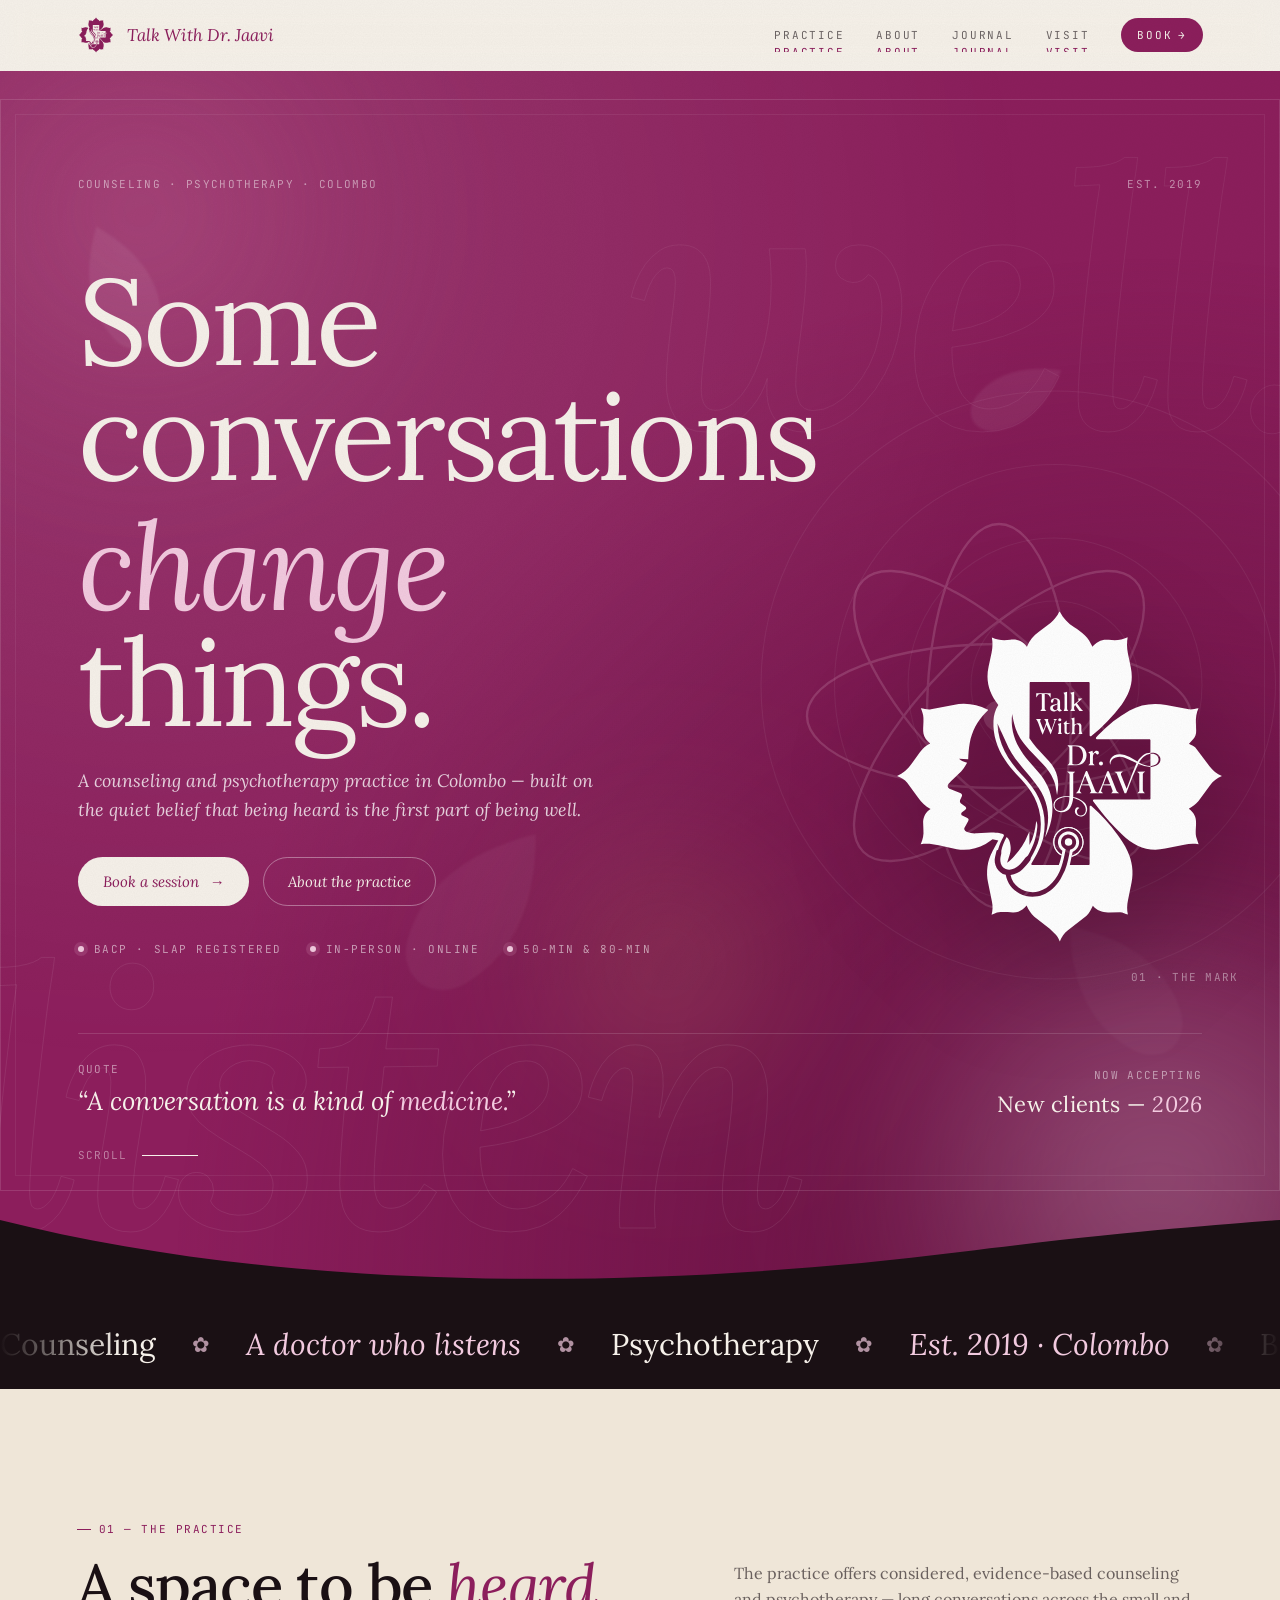
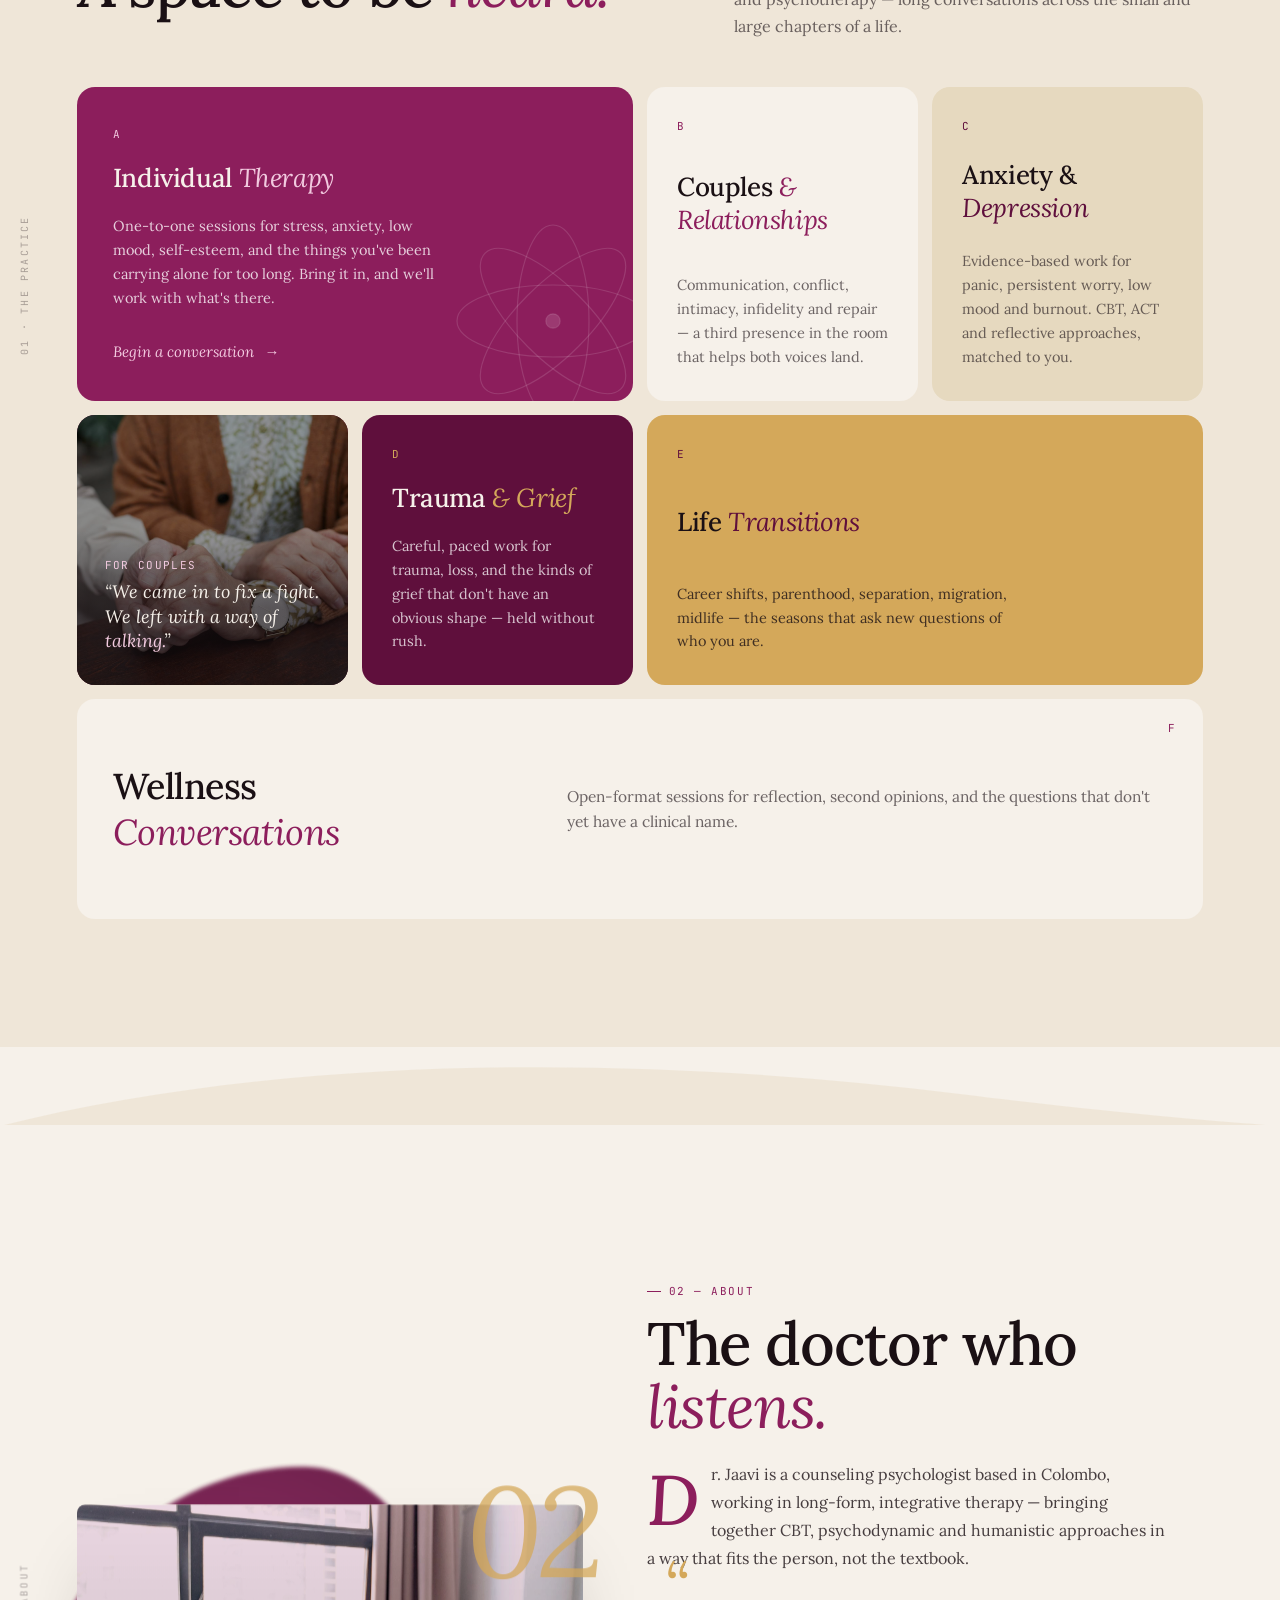
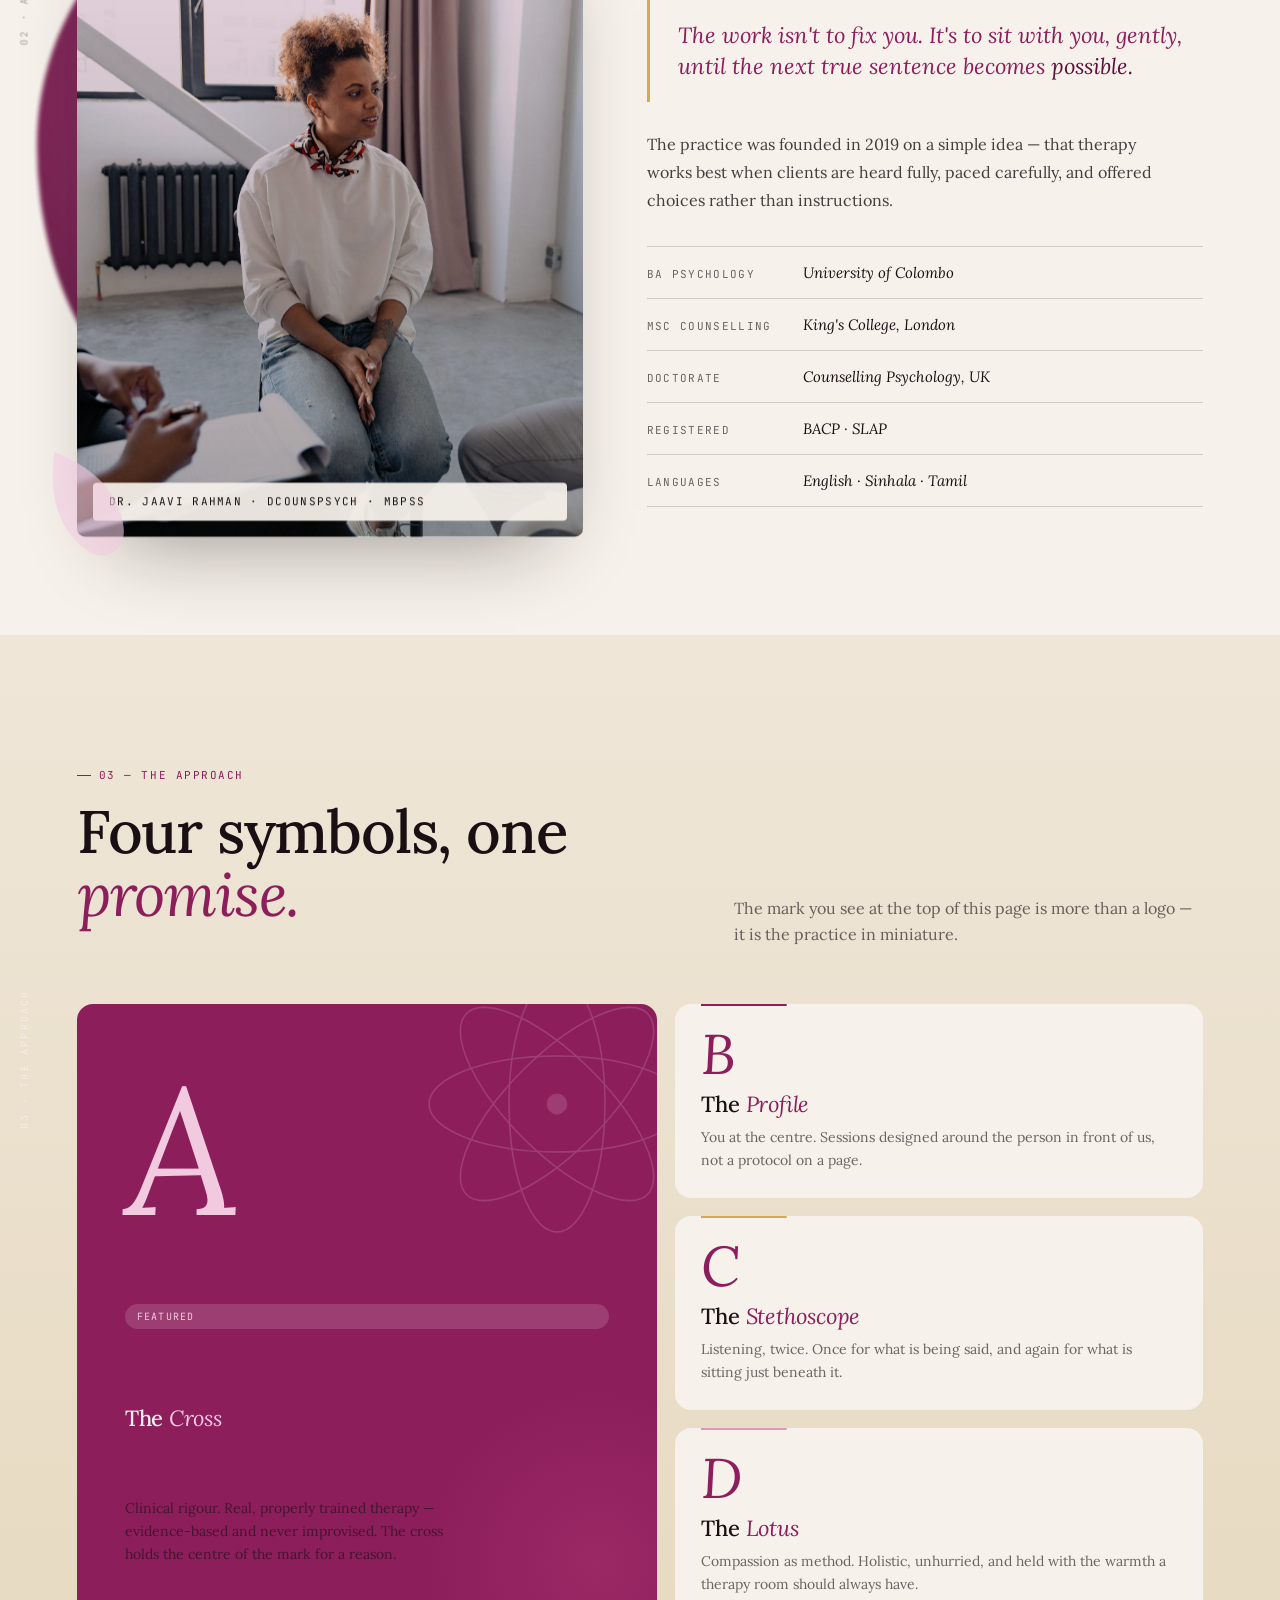
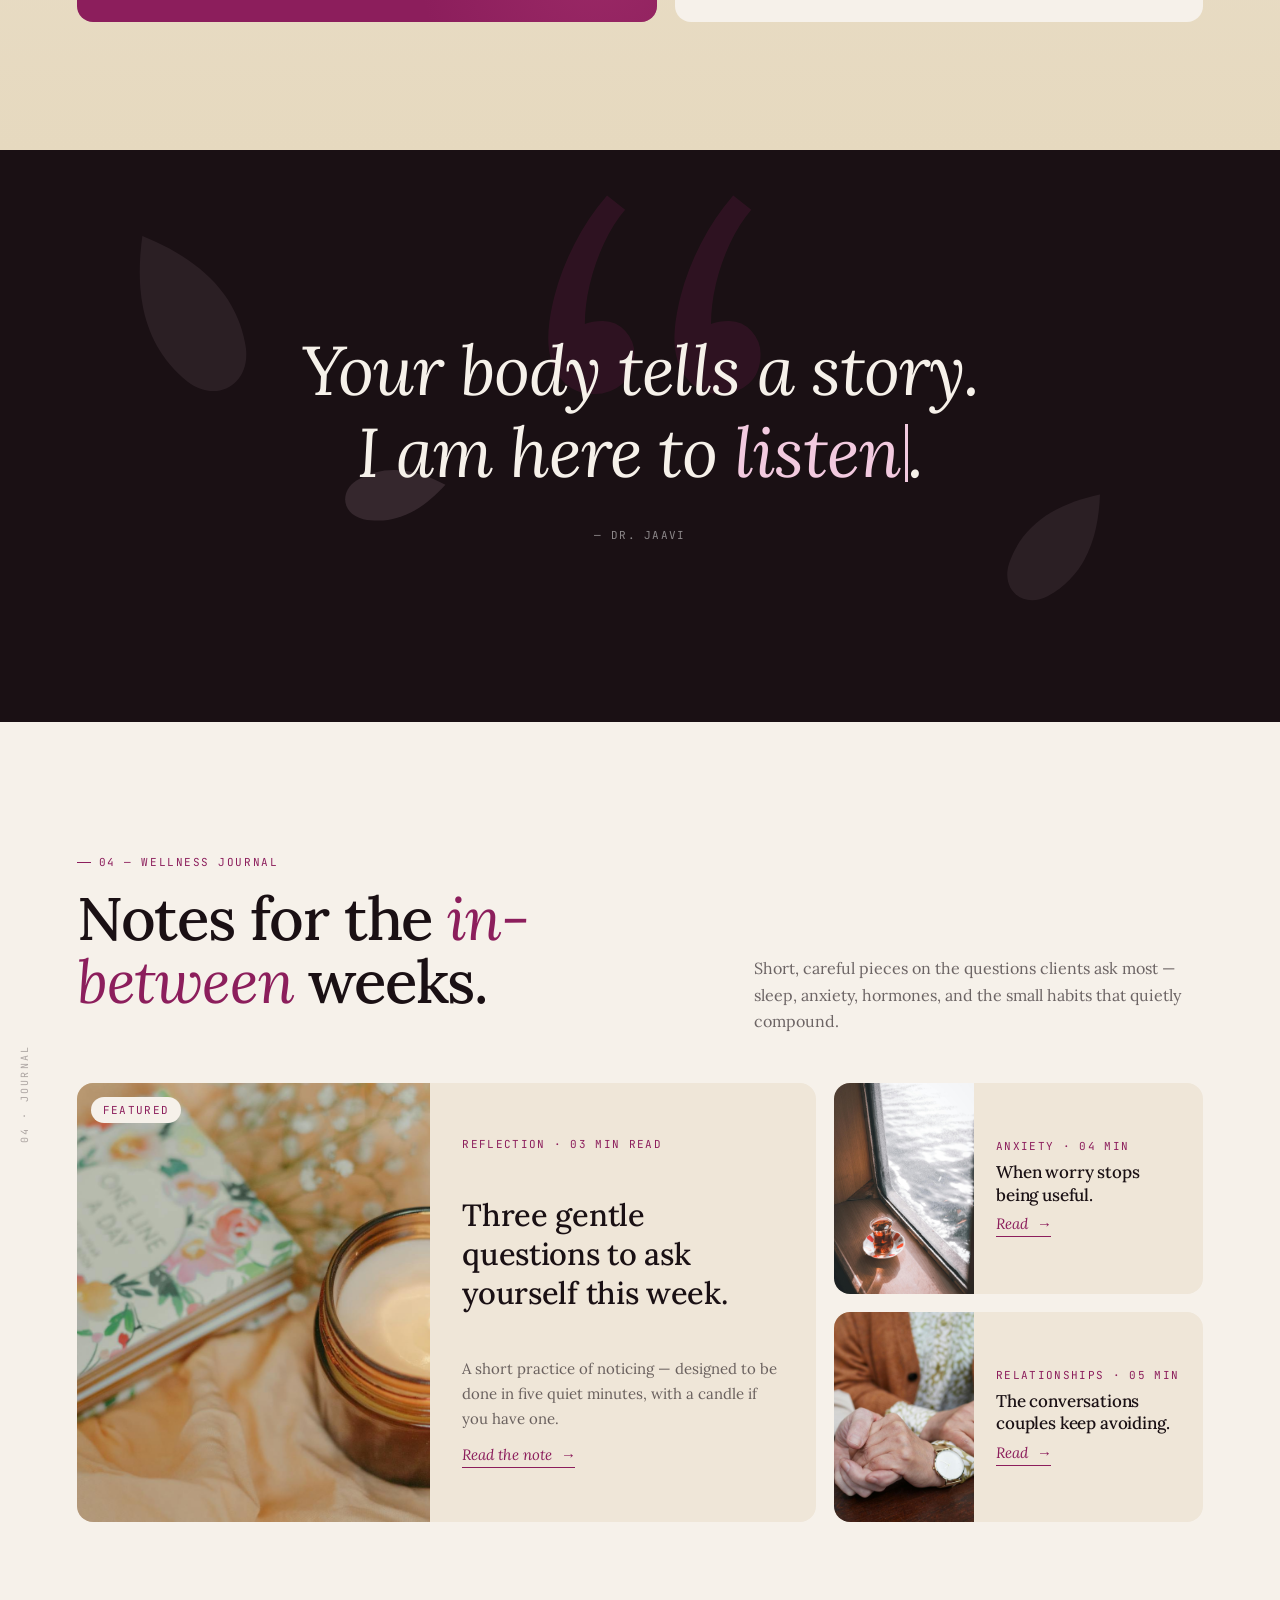
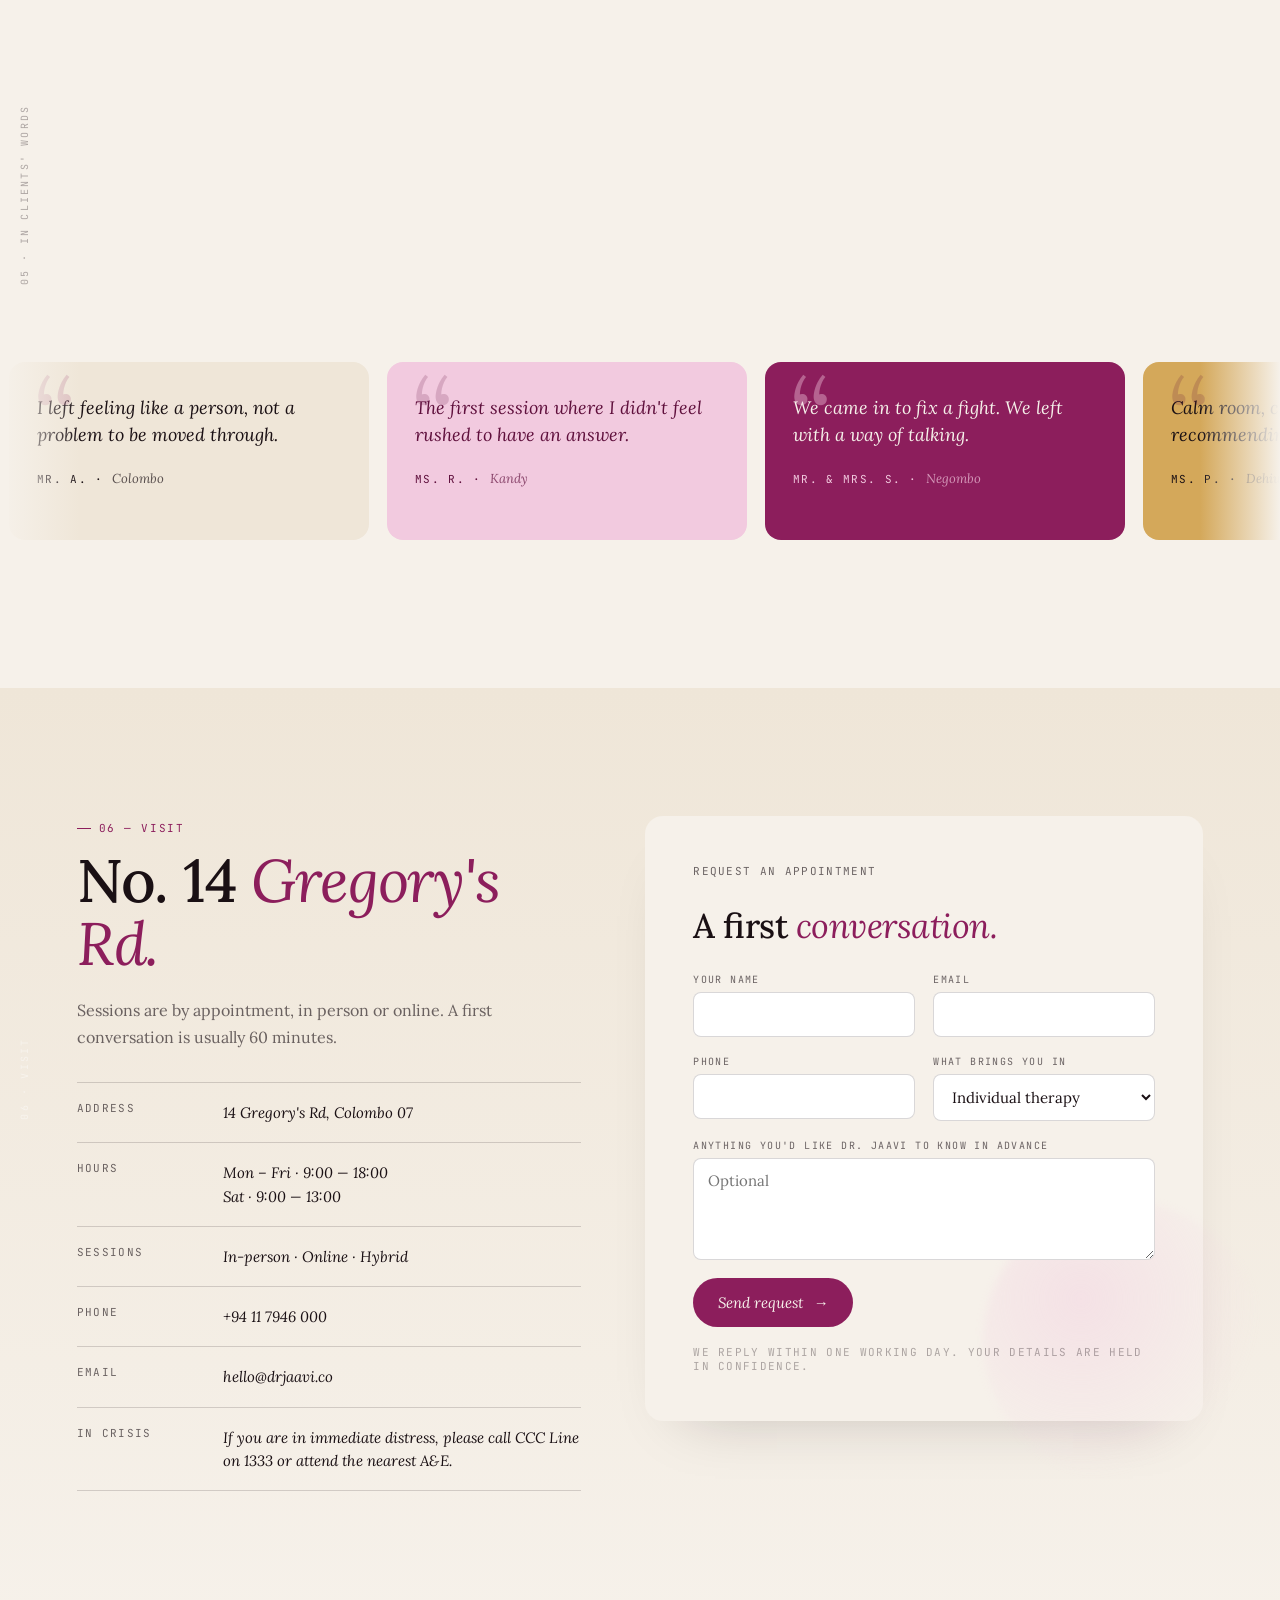
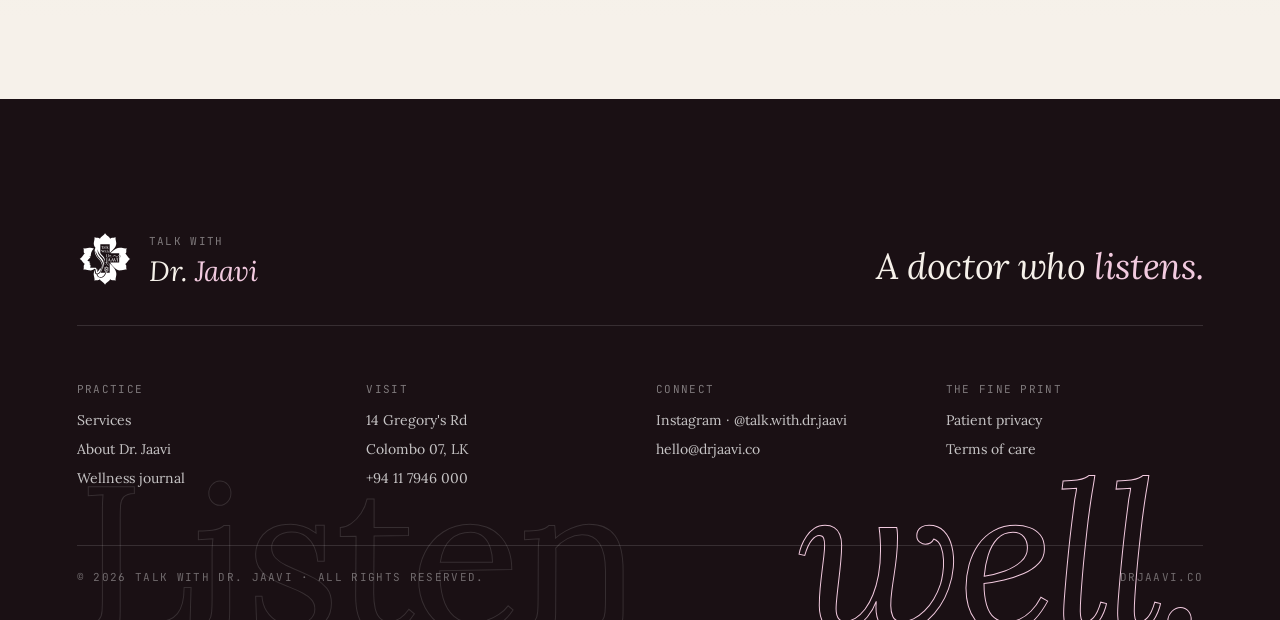
==== commit 38b4ecb3: "Use background-less logo variants; ignore .claude/ - New logo-plum.svg (mark on transparent, plum fi" ====
--- a/index.html
+++ b/index.html
@@ -44,7 +44,7 @@
 
   <!-- Page-load splash -->
   <div class="splash" aria-hidden="true">
-    <div class="splash-mark"><img src="assets/logo.svg" alt=""/></div>
+    <div class="splash-mark"><img src="assets/logo-mono-white.svg" alt=""/></div>
   </div>
 
   <!-- Grain overlay -->
@@ -56,7 +56,7 @@
   <!-- NAV -->
   <header class="nav" id="nav">
     <a href="#top" class="nav-brand" aria-label="Talk With Dr. Jaavi home">
-      <span class="nav-logo-wrap"><img src="assets/logo.svg" alt="" class="nav-logo"/></span>
+      <span class="nav-logo-wrap"><img src="assets/logo-plum.svg" alt="" class="nav-logo"/></span>
       <span class="nav-name">Talk With Dr. <em>Jaavi</em></span>
     </a>
     <nav class="nav-links" aria-label="Primary">
@@ -137,7 +137,7 @@
             <svg viewBox="0 0 200 200"><use href="#bloom"/></svg>
           </div>
           <div class="hero-mark-float">
-            <img src="assets/logo.svg" alt=""/>
+            <img src="assets/logo-mono-white.svg" alt=""/>
           </div>
           <span class="hero-mark-tag mono">01 &middot; The mark</span>
         </div>
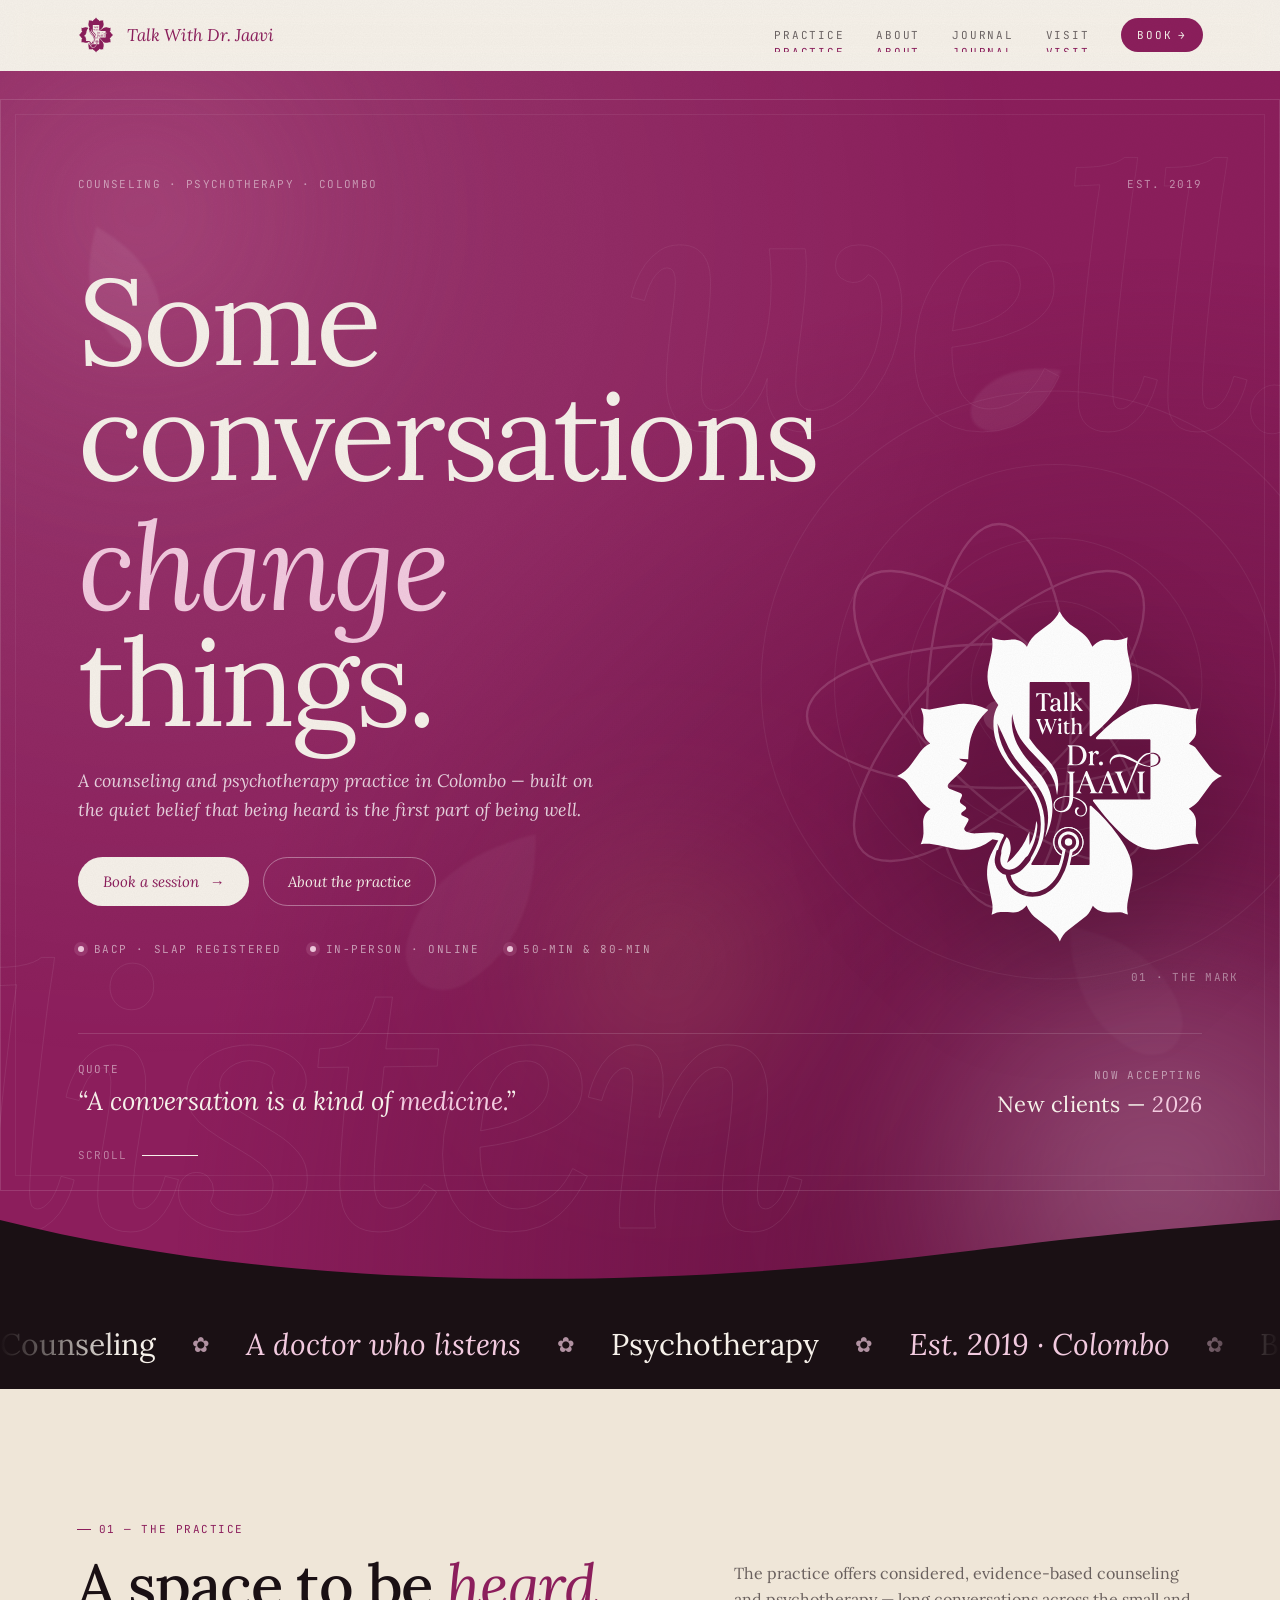
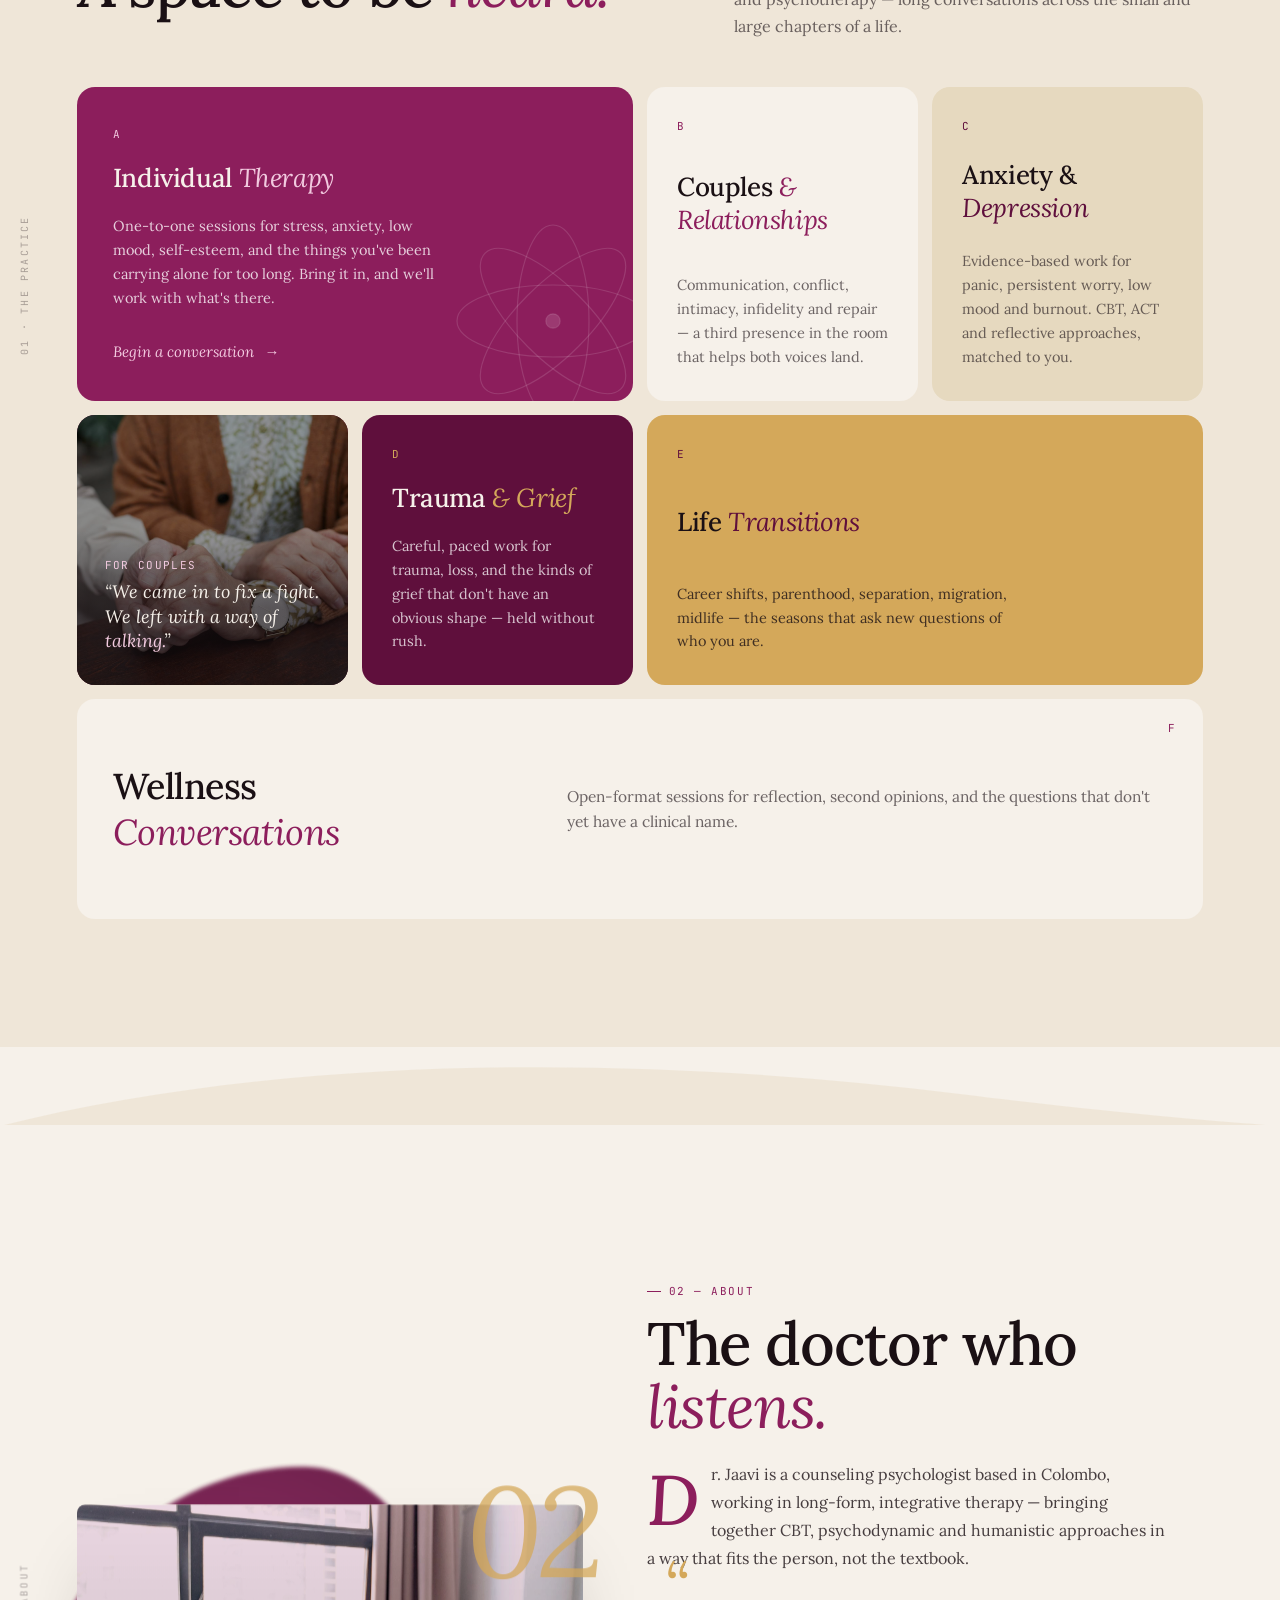
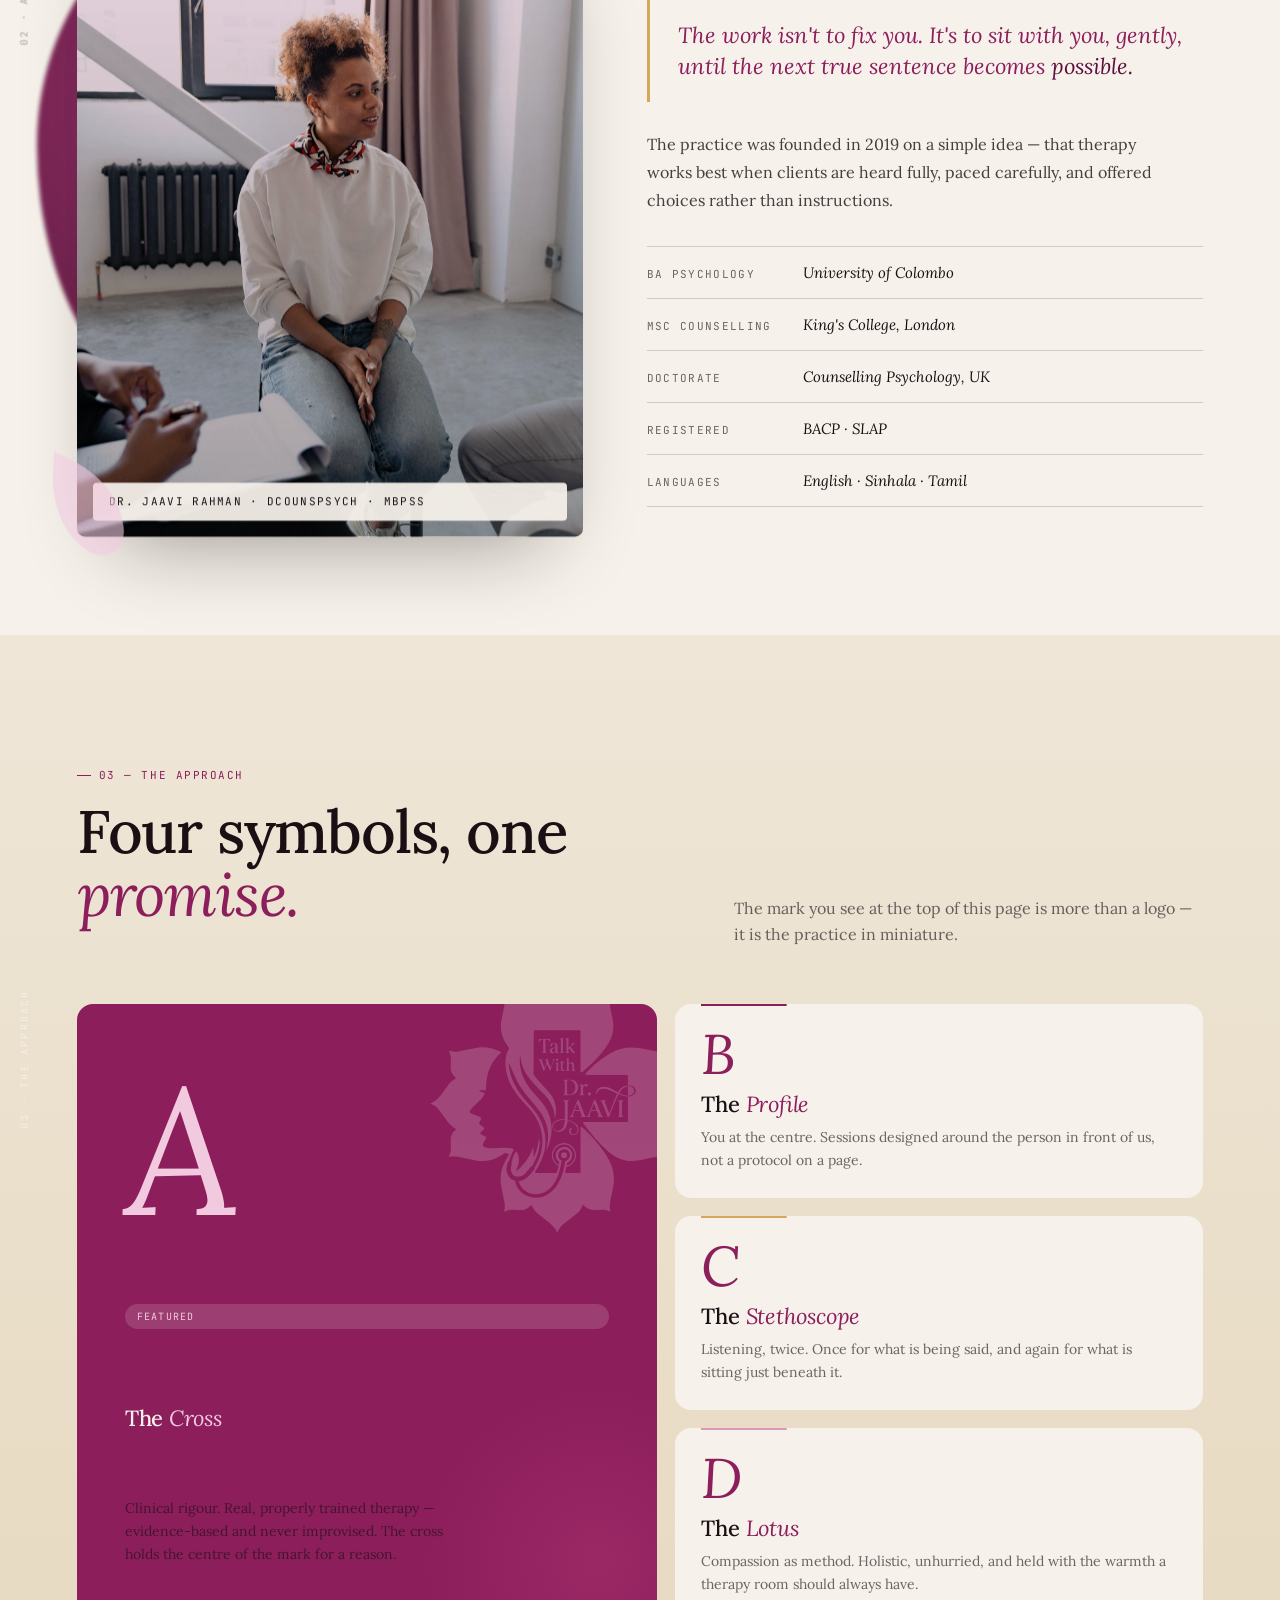
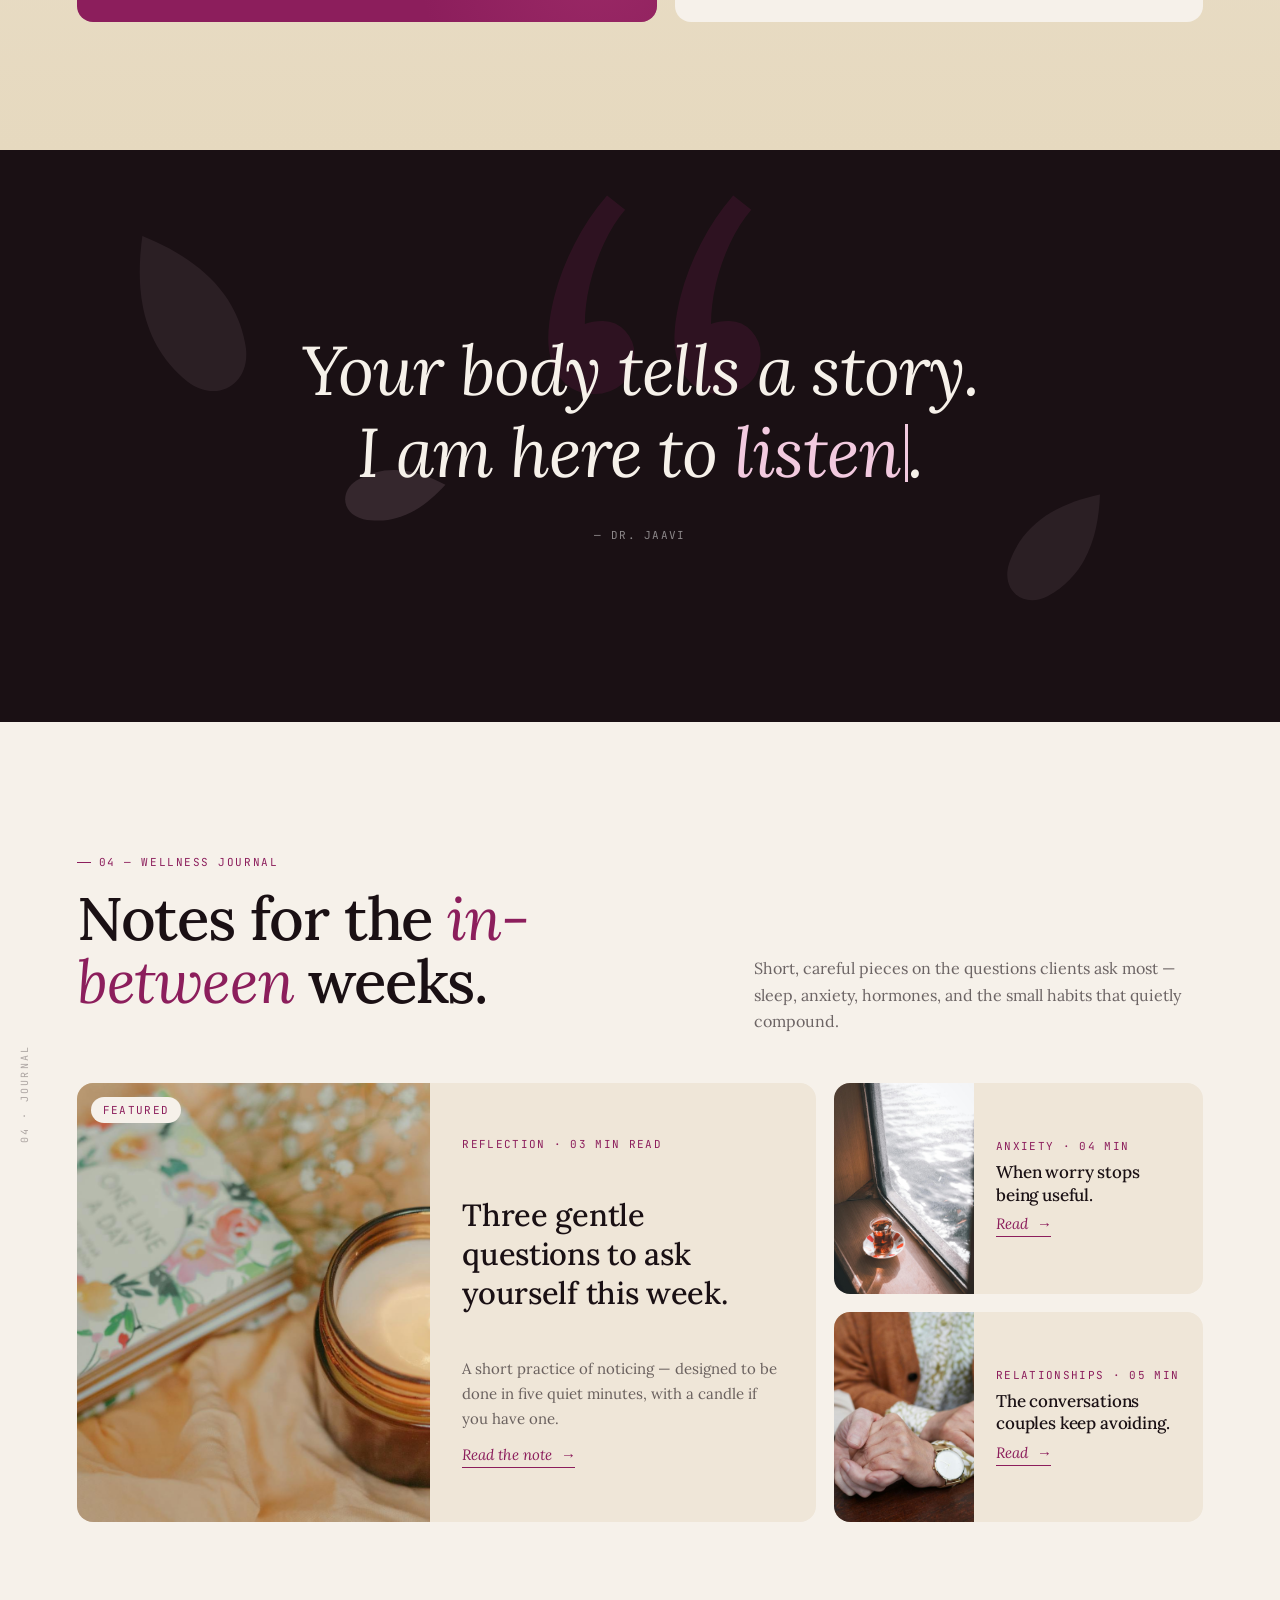
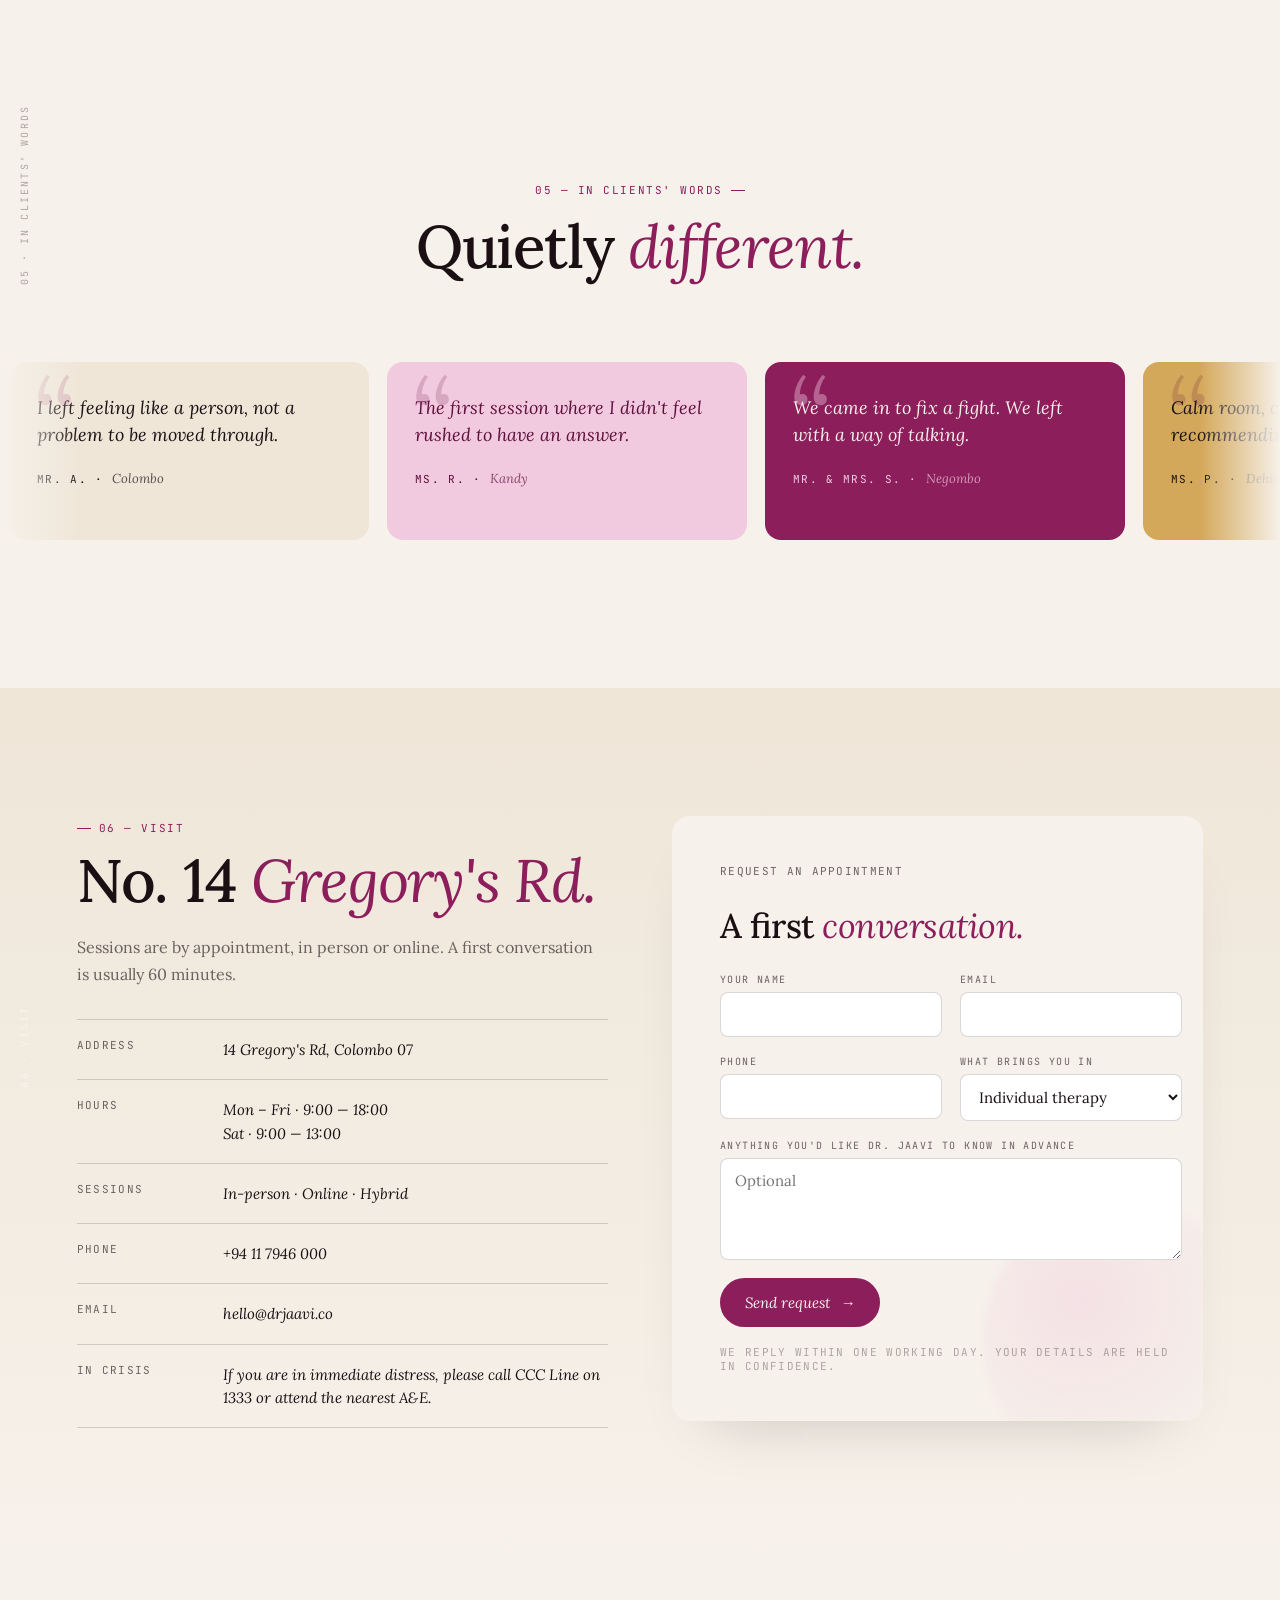
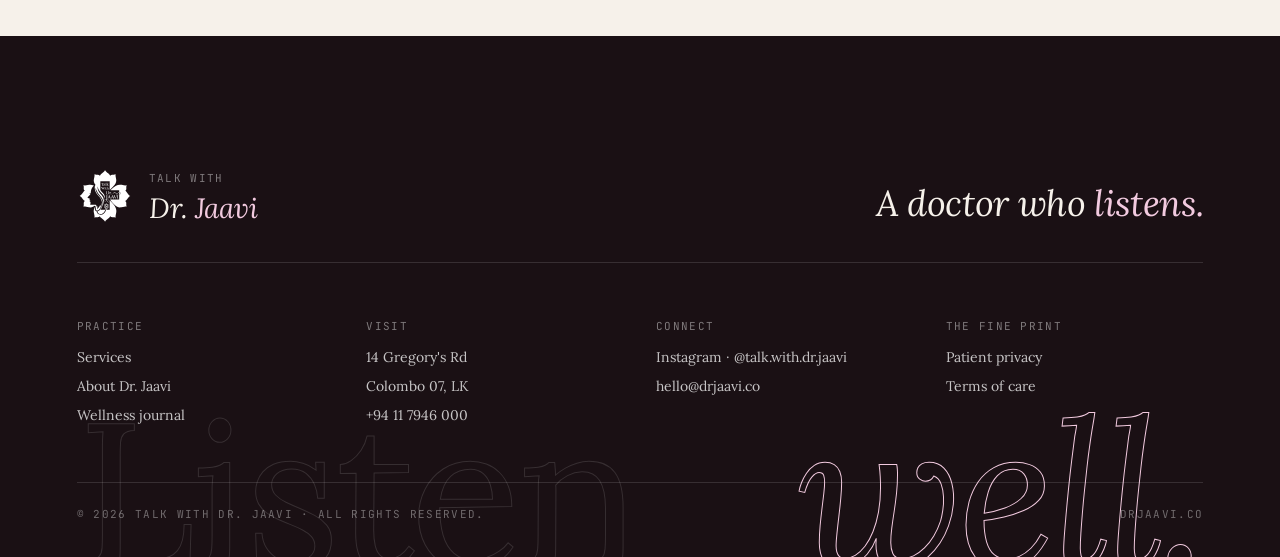
==== commit 08dced6c: "Fix mobile horizontal overflow + use rotating logo in featured pillar - html and body get overflow-x" ====
--- a/index.html
+++ b/index.html
@@ -327,7 +327,7 @@
         <p>Clinical rigour. Real, properly trained therapy &mdash;
         evidence-based and never improvised. The cross holds
         the centre of the mark for a reason.</p>
-        <svg class="pillar-bloom" aria-hidden="true"><use href="#bloom"/></svg>
+        <img class="pillar-bloom" src="assets/logo-mono-white.svg" alt="" aria-hidden="true"/>
       </article>
 
       <div class="pillar-stack">
--- a/styles.css
+++ b/styles.css
@@ -25,7 +25,11 @@
 
 * { box-sizing: border-box; }
 html, body { margin: 0; padding: 0; }
-html { scroll-behavior: smooth; }
+html {
+  scroll-behavior: smooth;
+  overflow-x: hidden;
+  width: 100%;
+}
 body {
   background: var(--cream);
   color: var(--ink);
@@ -35,6 +39,8 @@
   -webkit-font-smoothing: antialiased;
   text-rendering: optimizeLegibility;
   overflow-x: hidden;
+  width: 100%;
+  position: relative;
 }
 
 img { max-width: 100%; display: block; }
@@ -808,6 +814,7 @@
 .about {
   background: var(--cream);
   padding-top: clamp(96px, 12vw, 160px);
+  overflow: hidden;
 }
 .about-grid {
   display: grid;
@@ -1031,14 +1038,14 @@
 }
 .pillar-bloom {
   position: absolute;
-  width: 320px; height: 320px;
-  right: -60px; top: -60px;
-  color: var(--rose);
+  width: 280px; height: 280px;
+  right: -40px; top: -40px;
   opacity: 0.18;
   pointer-events: none;
-  animation: spinSlow 80s linear infinite;
-}
-.pillar-bloom svg, .pillar-bloom { display: block; }
+  animation: spinSlow 60s linear infinite;
+  display: block;
+  transform-origin: center center;
+}
 
 .pillar-stack {
   display: grid;
@@ -1380,6 +1387,7 @@
   box-shadow: 0 30px 60px -40px rgba(26,16,20,0.25);
   position: relative;
   isolation: isolate;
+  overflow: hidden;
 }
 .form-blob {
   position: absolute;
@@ -1531,6 +1539,8 @@
 .footer-foot .mono { color: #ffffff60; }
 
 /* ---------- RESPONSIVE ---------- */
+
+/* TABLET (1100px and below) */
 @media (max-width: 1100px) {
   .bento { grid-template-columns: repeat(2, 1fr); }
   .bcard-a, .bcard-f, .bcard-g { grid-column: span 2; }
@@ -1542,32 +1552,317 @@
   .jcard-feature { grid-row: auto; flex-direction: column; }
   .jcard-feature .jcard-img { aspect-ratio: 16/9; min-height: 280px; }
 }
-@media (max-width: 960px) {
+
+/* MOBILE / SMALL TABLET (760px and below) */
+@media (max-width: 760px) {
+  /* nav */
+  .nav { padding: 12px var(--pad-x); }
   .nav-links { display: none; }
   .nav-toggle { display: inline-flex; }
-  .nav-mobile.open { display: block; position: absolute; top: 100%; left: 0; right: 0; background: var(--cream); border-bottom: 1px solid var(--rule); }
-  .hero-frame { min-height: auto; }
-  .hero-body { grid-template-columns: 1fr; }
-  .hero-mark { justify-content: flex-start; margin-top: 24px; }
-  .hero-foot { grid-template-columns: 1fr; text-align: left; }
+  .nav-mobile.open {
+    display: block;
+    position: absolute;
+    top: 100%; left: 0; right: 0;
+    background: var(--cream);
+    border-bottom: 1px solid var(--rule);
+  }
+  .nav-name { font-size: 15px; }
+  .nav-logo-wrap { width: 32px; height: 32px; }
+
+  /* sections */
+  .section { padding: 72px var(--pad-x); }
+  .sec-head { margin-bottom: 40px; }
+  .sec-title { font-size: clamp(32px, 8vw, 44px); }
+
+  /* hero */
+  .hero { padding-bottom: 40px; }
+  .hero-frame {
+    margin: 12px;
+    padding: 28px 20px;
+    min-height: auto;
+    gap: 0;
+  }
+  .hero-frame::before { inset: 8px; }
+  .hero-head {
+    flex-direction: column;
+    gap: 6px;
+    align-items: flex-start;
+  }
+  .hero-head .mono { font-size: 10px; letter-spacing: 0.1em; }
+  .hero-body {
+    grid-template-columns: 1fr;
+    margin-top: 32px;
+    gap: 28px;
+  }
+  .display {
+    font-size: clamp(38px, 11.5vw, 64px);
+    line-height: 1.0;
+    letter-spacing: -0.025em;
+  }
+  .lede { font-size: 15px; margin: 18px 0 22px; max-width: none; }
+  .hero-cta { gap: 10px; }
+  .hero-cta .btn { padding: 12px 18px; font-size: 14px; }
+  .hero-badges {
+    gap: 10px 16px;
+    margin-top: 22px;
+  }
+  .hero-badges li { font-size: 9.5px; letter-spacing: 0.1em; }
+  .hero-mark {
+    justify-content: center;
+    align-items: center;
+    margin-top: 8px;
+  }
+  .hero-mark-float { width: clamp(160px, 50vw, 220px); }
+  .hero-mark-bloom {
+    width: clamp(220px, 70vw, 320px);
+    height: clamp(220px, 70vw, 320px);
+    right: 50%;
+    bottom: 50%;
+    transform: translate(50%, 50%);
+  }
+  .hero-mark-tag { font-size: 9.5px; bottom: -22px; right: 8px; }
+  .hero-foot {
+    grid-template-columns: 1fr;
+    gap: 22px;
+    margin-top: 36px;
+    padding-top: 24px;
+    text-align: left;
+  }
   .hero-foot-meta { text-align: left; }
+  .hero-foot-big { font-size: 18px; }
+  .pull { font-size: 18px; max-width: none; }
   .hero-scroll { display: none; }
-  .practice-head, .approach-head, .journal-head { grid-template-columns: 1fr; gap: 16px; }
-  .about-grid { grid-template-columns: 1fr; }
-  .visit-grid { grid-template-columns: 1fr; }
-  .footer-cols { grid-template-columns: repeat(2, 1fr); }
-  .t-card { flex: 0 0 280px; }
-}
-@media (max-width: 620px) {
-  .hero-frame { margin: 14px; padding: 32px 20px; }
-  .display { font-size: clamp(44px, 13vw, 72px); }
-  .bento { grid-template-columns: 1fr; }
+  .ghost-word-a, .ghost-word-b { font-size: clamp(120px, 32vw, 220px); }
+  .ghost-word-a { bottom: 6%; left: -4%; }
+  .ghost-word-b { top: 6%; right: -4%; }
+  .petal-a { width: 56px; height: 90px; opacity: 0.5; }
+  .petal-b { width: 80px; height: 128px; opacity: 0.5; }
+  .petal-c { width: 44px; height: 70px; opacity: 0.5; }
+  .petal-d { width: 64px; height: 102px; opacity: 0.4; }
+
+  /* ticker */
+  .ticker { padding: 18px 0; }
+  .ticker-track { font-size: 18px; gap: 24px; }
+
+  /* practice / bento */
+  .practice-head, .approach-head, .journal-head {
+    grid-template-columns: 1fr;
+    gap: 14px;
+    margin-bottom: 32px;
+    align-items: start;
+  }
+  .bento {
+    grid-template-columns: 1fr;
+    grid-auto-rows: auto;
+    gap: 12px;
+  }
   .bcard-a, .bcard-f, .bcard-g { grid-column: auto; }
-  .creds li, .visit-list > div { grid-template-columns: 110px 1fr; }
-  .visit-form { grid-template-columns: 1fr; }
-  .footer-cols { grid-template-columns: 1fr; }
-  .footer-top { flex-direction: column; align-items: flex-start; }
-  .ticker-track { font-size: 18px; }
+  .bento-card {
+    padding: 26px 22px;
+    border-radius: 14px;
+    min-height: 180px;
+  }
+  .bento-card h3 { font-size: 22px; }
+  .bento-card p { font-size: 14px; }
+  .is-feature { padding: 28px 24px; }
+  .bcard-g { padding: 28px 24px; }
+  .bcard-g .bcard-num { position: static; margin-bottom: 8px; }
+  .bcard-g h3 { font-size: 24px; }
+  .bcard-d.is-image { min-height: 240px; aspect-ratio: 16/10; }
+  .bcard-image-overlay { padding: 22px 22px 24px; }
+  .bcard-image-overlay p { font-size: 16px; max-width: 22ch; }
+  .bcard-bloom { width: 180px; height: 180px; right: -30px; bottom: -30px; }
+
+  /* about */
+  .about { padding-top: 72px; padding-bottom: 72px; }
+  .about-grid { grid-template-columns: 1fr; gap: 32px; }
+  .about-img { max-width: 380px; margin: 0 auto; width: 100%; }
+  .about-blob { width: 92%; height: 92%; left: -6%; top: -4%; }
+  .about-bigno {
+    top: -10px;
+    right: -4px;
+    font-size: clamp(60px, 18vw, 90px);
+  }
+  .about-petal {
+    width: 56px; height: 90px;
+    bottom: -20px; left: -16px;
+  }
+  .about-img-frame { aspect-ratio: 4/4.5; border-radius: 6px; }
+  .about-cap { font-size: 9.5px; padding: 10px 12px; bottom: 10px; left: 10px; right: 10px; }
+  .about-copy p { font-size: 15.5px; line-height: 1.7; }
+  .dropcap::first-letter { font-size: 3.6em; padding: 4px 10px 0 0; }
+  .about-pull {
+    padding: 16px 0 16px 22px;
+    font-size: 18px;
+    margin: 22px 0;
+  }
+  .about-pull span { font-size: 48px; top: -10px; left: 8px; }
+  .creds li {
+    grid-template-columns: 100px 1fr;
+    gap: 12px;
+    padding: 12px 0;
+  }
+  .creds li span:last-child { font-size: 14px; }
+
+  /* approach */
+  .approach { padding-top: 72px; padding-bottom: 72px; }
+  .approach-grid { gap: 14px; }
+  .pillar {
+    padding: 22px 22px 24px;
+    border-radius: 14px;
+  }
+  .pillar-feature {
+    padding: 36px 28px 36px;
+    min-height: auto;
+    border-radius: 14px;
+  }
+  .pillar-tag { padding: 5px 10px; font-size: 9px; }
+  .pillar-feature .pillar-letter { font-size: clamp(80px, 22vw, 120px); }
+  .pillar-feature h3 { font-size: clamp(26px, 6vw, 34px); }
+  .pillar-feature p { font-size: 15px; }
+  .pillar-bloom { width: 200px; height: 200px; right: -40px; top: -40px; }
+  .pillar-stack { grid-template-rows: auto; gap: 12px; }
+  .pillar-letter { font-size: 44px; }
+  .pillar h3 { font-size: 20px; }
+
+  /* quote break */
+  .quote-break { padding: 80px var(--pad-x); }
+  .qmark { font-size: clamp(280px, 80vw, 420px); }
+  .quote-text {
+    font-size: clamp(26px, 7.5vw, 42px);
+    line-height: 1.22;
+  }
+  .quote-attr { margin-top: 24px; }
+  .qpetal-a { width: 80px; height: 128px; opacity: 0.06; }
+  .qpetal-b { width: 60px; height: 96px; opacity: 0.06; }
+  .qpetal-c { width: 44px; height: 70px; opacity: 0.08; }
+
+  /* journal */
+  .journal-bento {
+    grid-template-columns: 1fr;
+    gap: 14px;
+  }
+  .jcard { border-radius: 14px; }
+  .jcard-feature {
+    grid-row: auto;
+    flex-direction: column;
+  }
+  .jcard-feature .jcard-img {
+    aspect-ratio: 16/9;
+    min-height: 0;
+    flex: none;
+  }
+  .jcard-feature .jcard-meta {
+    padding: 24px 22px;
+    gap: 12px;
+  }
+  .jcard-feature .jcard-meta h3 { font-size: 22px; }
+  .jcard-feature .jcard-meta p { font-size: 14.5px; }
+  .jcard-small { flex-direction: row; }
+  .jcard-small .jcard-img { flex: 0 0 38%; aspect-ratio: 1; }
+  .jcard-small .jcard-meta { padding: 18px 18px; }
+  .jcard-small h3 { font-size: 16px; }
+  .jcard-tag { padding: 4px 10px; font-size: 9.5px; }
+
+  /* testimonials */
+  .t-marquee { padding: 12px 0; }
+  .t-marquee::before, .t-marquee::after { width: 40px; }
+  .t-track { gap: 14px; padding: 0 7px; }
+  .t-card {
+    flex: 0 0 280px;
+    padding: 26px 22px 22px;
+    border-radius: 14px;
+  }
+  .t-card blockquote { font-size: 16px; line-height: 1.5; margin-bottom: 18px; }
+  .t-card::before { font-size: 84px; top: 44px; left: 16px; }
+
+  /* visit */
+  .visit { padding-top: 72px; padding-bottom: 72px; }
+  .visit-grid { grid-template-columns: 1fr; gap: 36px; }
+  .visit-list > div {
+    grid-template-columns: 100px 1fr;
+    gap: 12px;
+    padding: 14px 0;
+  }
+  .visit-list dd { font-size: 14px; }
+  .visit-form {
+    grid-template-columns: 1fr;
+    padding: 28px 22px;
+    border-radius: 14px;
+    gap: 14px;
+  }
+  .form-blob { width: 200px; height: 200px; inset: auto -40px -40px auto; }
+  .form-title { font-size: 28px; }
+  .visit-form input, .visit-form select, .visit-form textarea {
+    font-size: 16px; /* prevent iOS zoom on focus */
+    padding: 11px 13px;
+  }
+
+  /* footer */
+  .footer { padding: 72px 24px 28px; margin-top: 60px; }
+  .footer-top {
+    flex-direction: column;
+    align-items: flex-start;
+    gap: 18px;
+    padding-bottom: 28px;
+    margin-bottom: 32px;
+  }
+  .footer-brand img { width: 44px; height: 44px; }
+  .footer-brand h4 { font-size: 22px; }
+  .footer-tag { font-size: 22px; }
+  .footer-cols { grid-template-columns: 1fr 1fr; gap: 24px; }
+  .footer-mark {
+    font-size: clamp(60px, 18vw, 100px);
+    inset: auto 24px -12px 24px;
+  }
+  .footer-foot {
+    flex-direction: column;
+    align-items: flex-start;
+    gap: 8px;
+    margin-top: 36px;
+    padding-top: 18px;
+  }
+
+  /* dividers smaller on mobile */
+  .divider-bottom { height: 50px; }
+  .divider-section { height: 50px; }
+  .divider-into-footer { top: -49px; height: 50px; }
+}
+
+/* NARROW PHONES (480px and below) */
+@media (max-width: 480px) {
+  :root { --pad-x: 18px; }
+  .nav { padding: 10px var(--pad-x); }
+  .nav-name { font-size: 14px; }
+
+  .hero-frame { margin: 8px; padding: 24px 16px; }
+  .display { font-size: clamp(36px, 12.5vw, 50px); }
+  .lede { font-size: 14.5px; }
+  .hero-mark-float { width: clamp(150px, 55vw, 200px); }
+  .hero-foot-big { font-size: 16px; }
+
+  .ticker { padding: 14px 0; }
+  .ticker-track { font-size: 16px; gap: 18px; }
+
+  .bento-card { padding: 22px 18px; }
+  .bento-card h3 { font-size: 20px; }
+  .is-feature, .bcard-g { padding: 26px 22px; }
+
+  .pillar { padding: 20px 18px 22px; }
+  .pillar-feature { padding: 28px 22px; }
+
+  .quote-break { padding: 64px var(--pad-x); }
+
   .jcard-small { flex-direction: column; }
-  .jcard-small .jcard-img { aspect-ratio: 16/9; flex: none; }
-}
+  .jcard-small .jcard-img { flex: none; aspect-ratio: 16/9; }
+
+  .t-card { flex: 0 0 240px; padding: 22px 18px 18px; }
+  .t-card blockquote { font-size: 15px; }
+
+  .creds li, .visit-list > div { grid-template-columns: 90px 1fr; gap: 10px; }
+  .visit-form { padding: 24px 18px; }
+
+  .footer { padding: 60px 20px 24px; }
+  .footer-cols { grid-template-columns: 1fr; gap: 22px; }
+  .footer-tag { font-size: 20px; }
+}
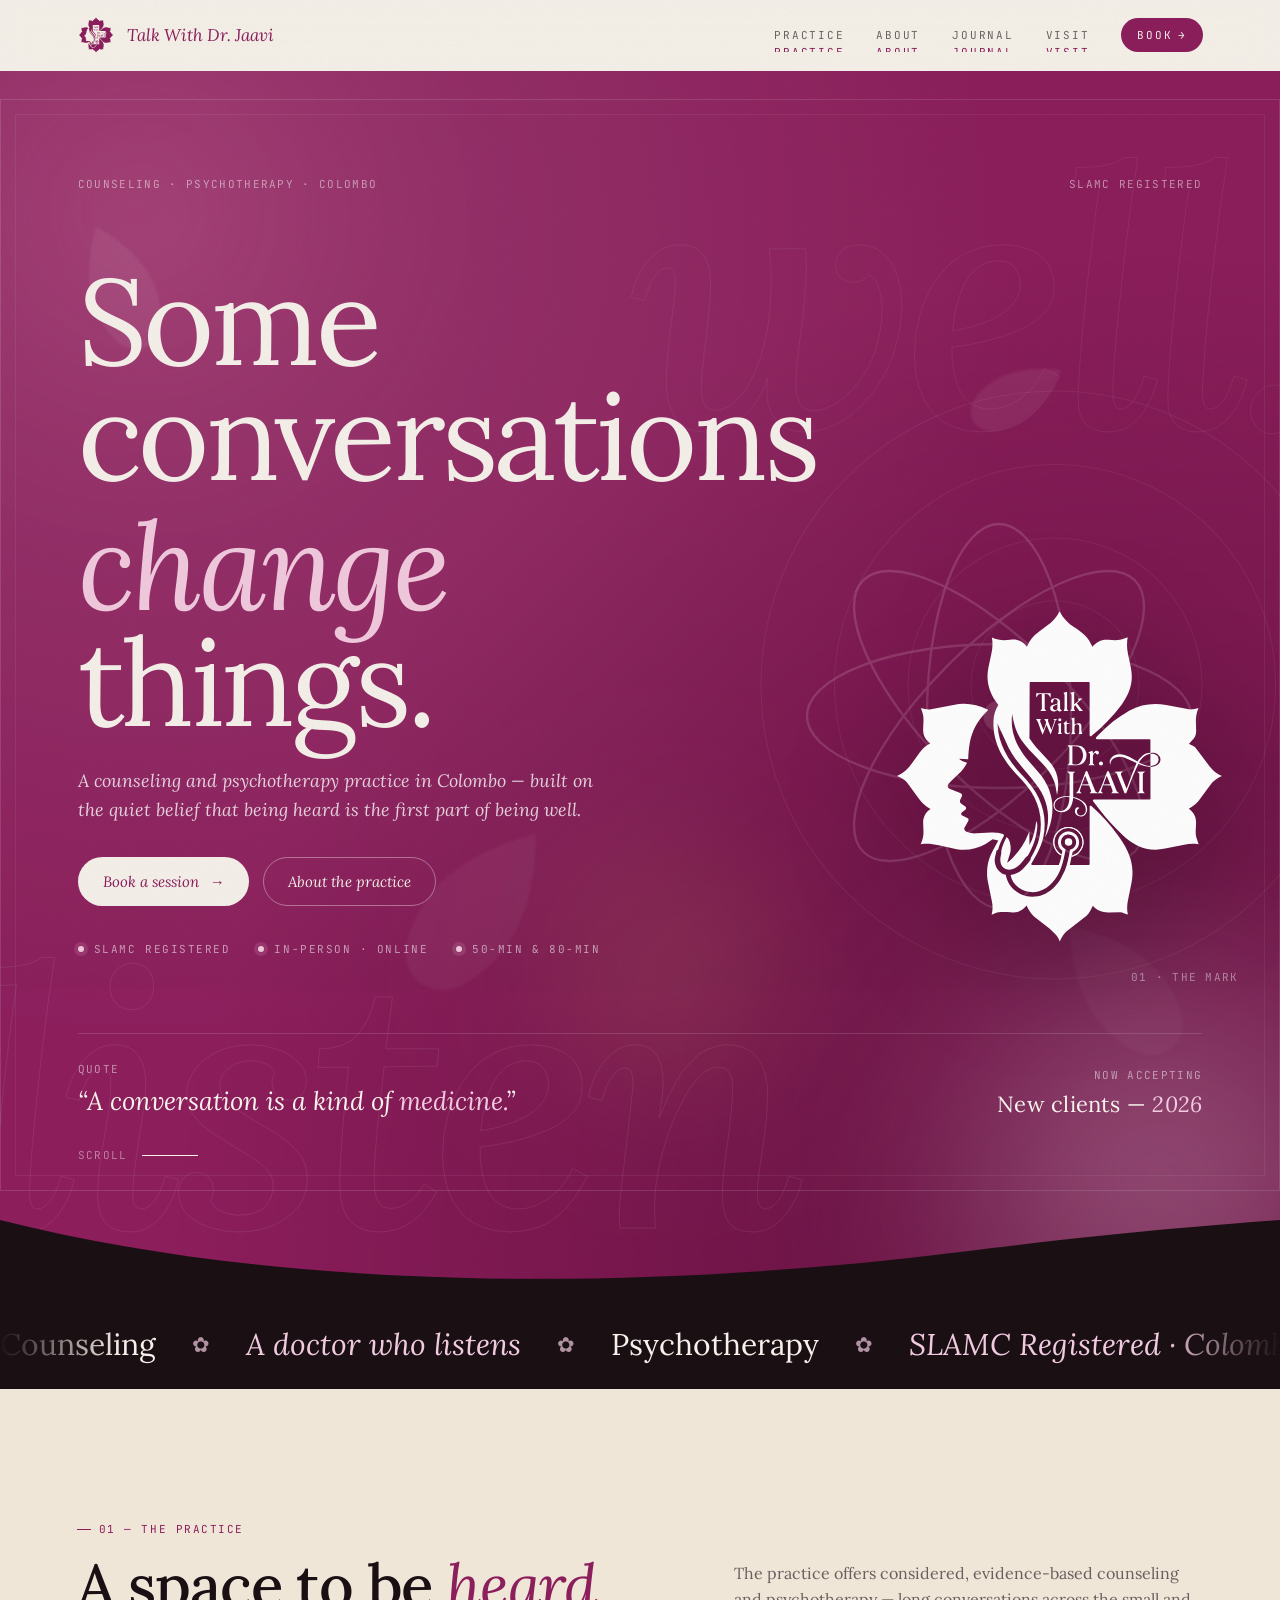
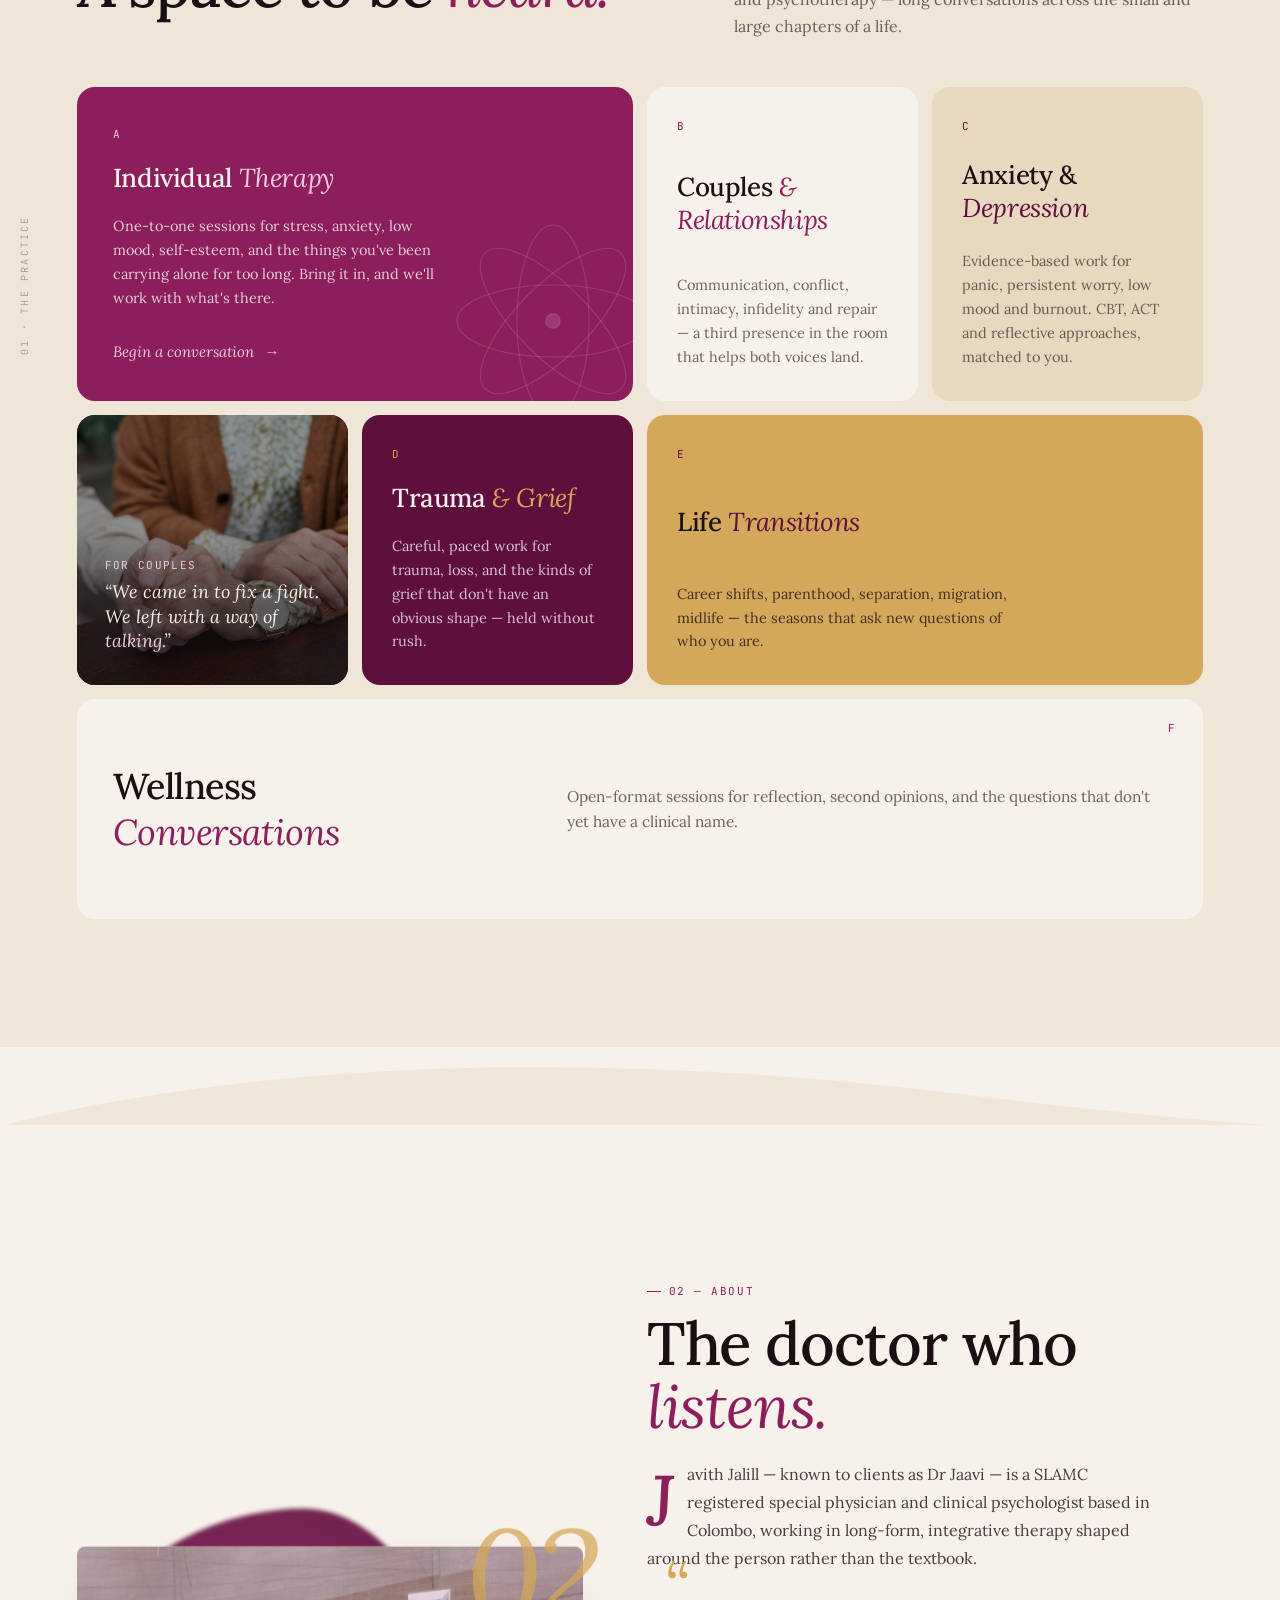
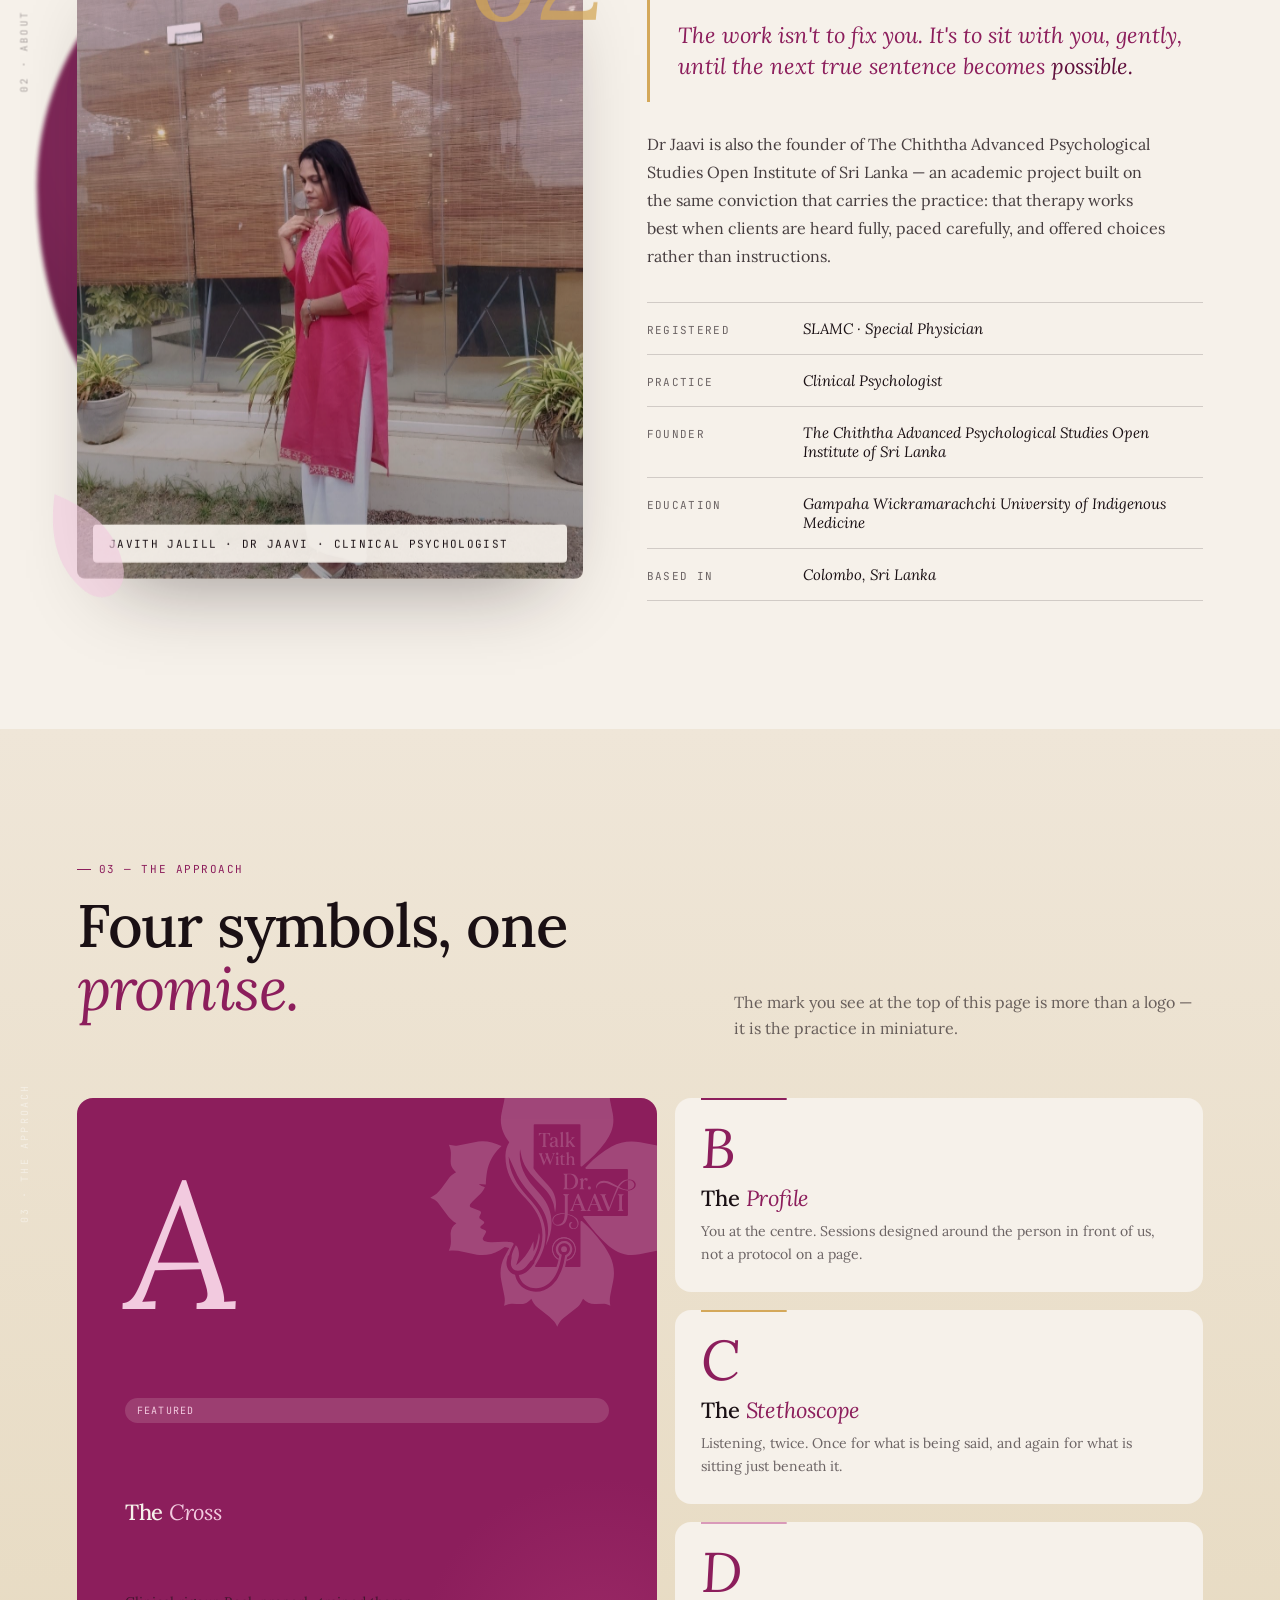
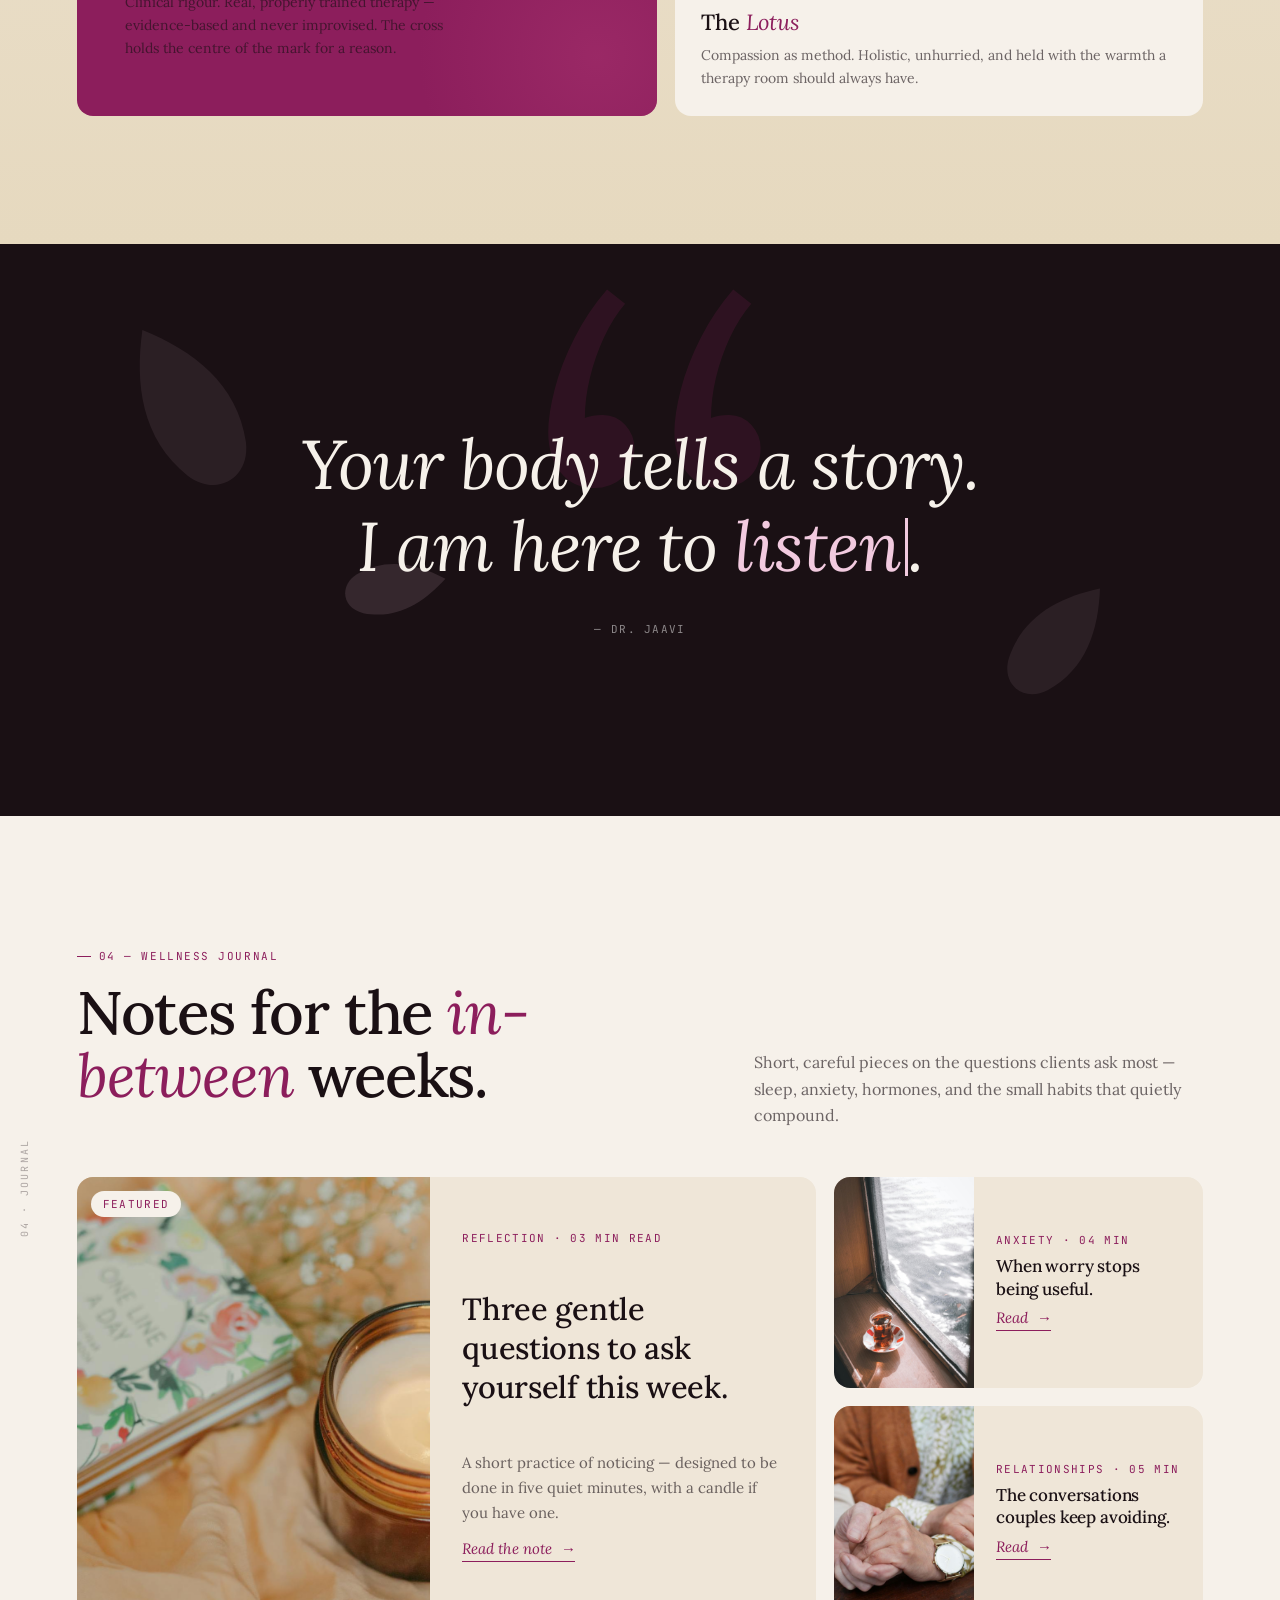
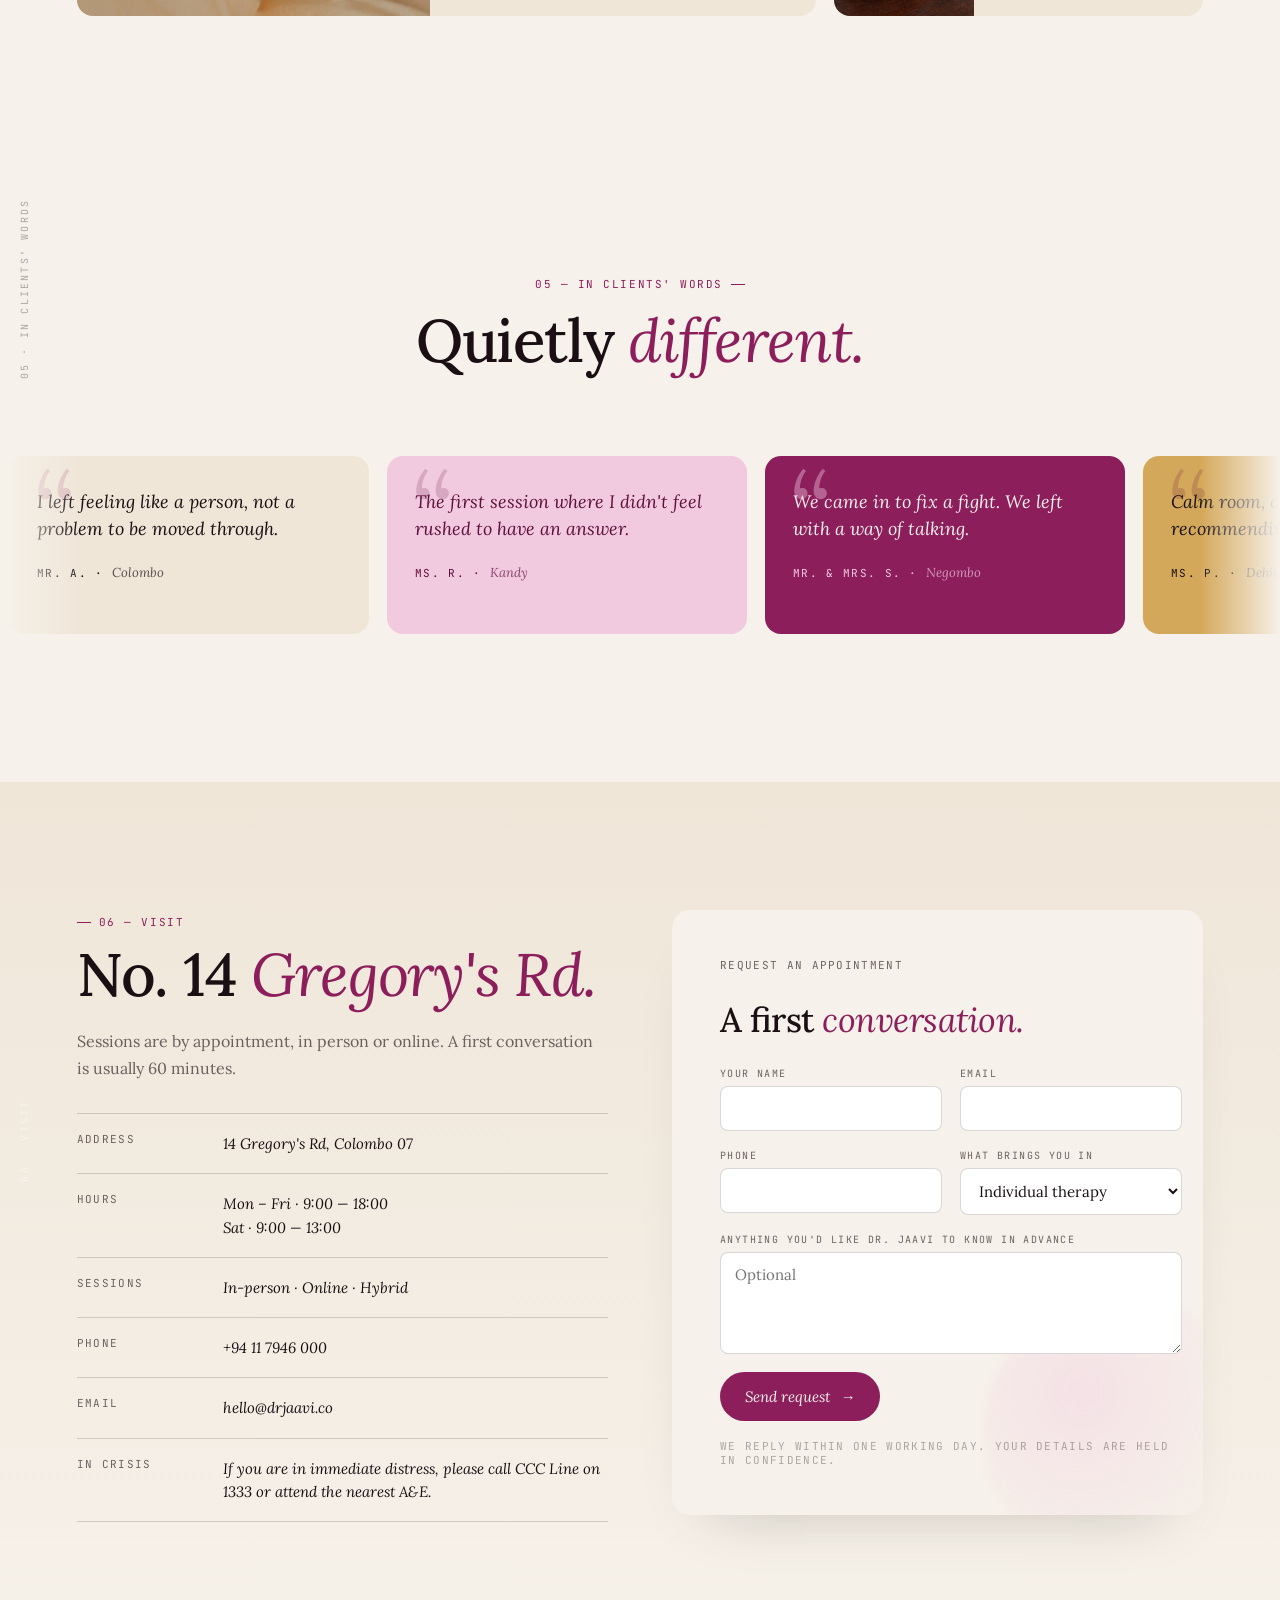
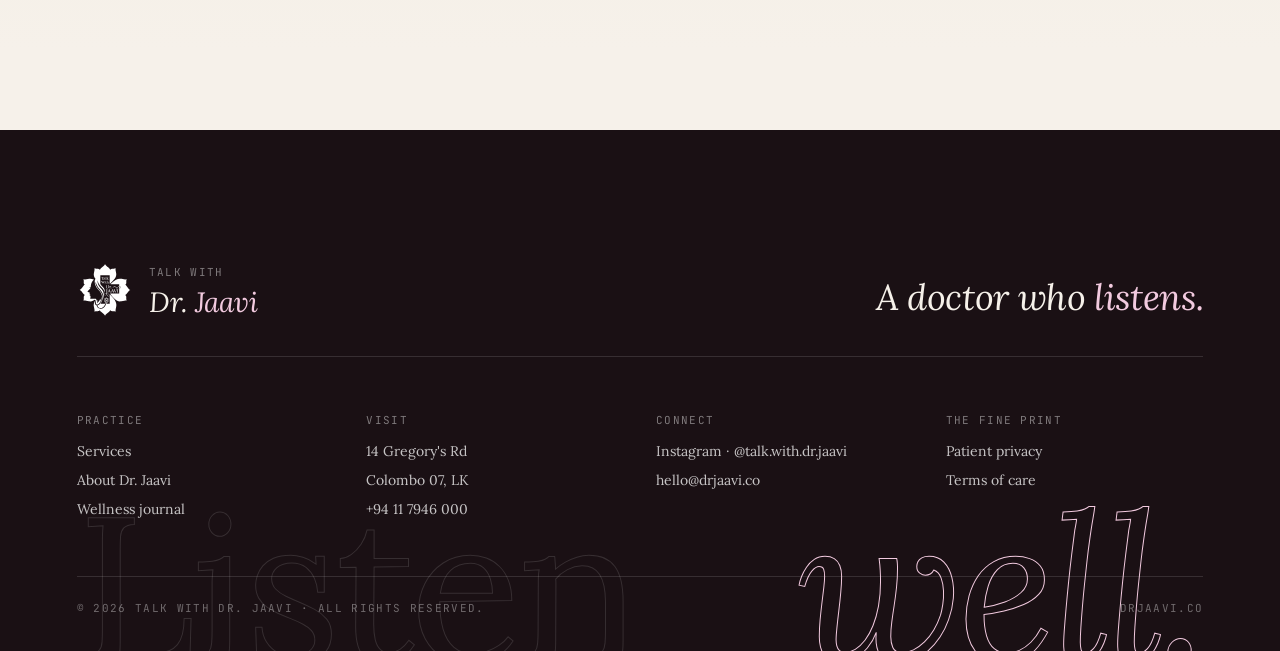
==== commit 1b85b784: "Replace placeholder bio with Dr Jaavi's real credentials - Name: Javith Jalill, known as Dr Jaavi - " ====
--- a/index.html
+++ b/index.html
@@ -104,7 +104,7 @@
     <div class="hero-frame">
       <div class="hero-head" data-reveal>
         <span class="mono">Counseling &middot; Psychotherapy &middot; Colombo</span>
-        <span class="mono">Est. 2019</span>
+        <span class="mono">SLAMC Registered</span>
       </div>
 
       <div class="hero-body">
@@ -127,7 +127,7 @@
           </div>
 
           <ul class="hero-badges" data-reveal data-reveal-delay="800">
-            <li><span class="dot"></span><span>BACP &middot; SLAP registered</span></li>
+            <li><span class="dot"></span><span>SLAMC registered</span></li>
             <li><span class="dot"></span><span>In-person &middot; Online</span></li>
             <li><span class="dot"></span><span>50-min &amp; 80-min</span></li>
           </ul>
@@ -170,13 +170,13 @@
       <span>Counseling</span><span class="dot">&#10047;</span>
       <span><em>A doctor who listens</em></span><span class="dot">&#10047;</span>
       <span>Psychotherapy</span><span class="dot">&#10047;</span>
-      <span><em>Est. 2019 &middot; Colombo</em></span><span class="dot">&#10047;</span>
+      <span><em>SLAMC Registered &middot; Colombo</em></span><span class="dot">&#10047;</span>
       <span>By appointment</span><span class="dot">&#10047;</span>
       <span><em>A conversation is a kind of medicine</em></span><span class="dot">&#10047;</span>
       <span>Counseling</span><span class="dot">&#10047;</span>
       <span><em>A doctor who listens</em></span><span class="dot">&#10047;</span>
       <span>Psychotherapy</span><span class="dot">&#10047;</span>
-      <span><em>Est. 2019 &middot; Colombo</em></span><span class="dot">&#10047;</span>
+      <span><em>SLAMC Registered &middot; Colombo</em></span><span class="dot">&#10047;</span>
       <span>By appointment</span><span class="dot">&#10047;</span>
       <span><em>A conversation is a kind of medicine</em></span><span class="dot">&#10047;</span>
     </div>
@@ -269,17 +269,17 @@
           <img src="assets/images/about.jpg" alt="Dr. Jaavi at the practice"/>
           <div class="about-img-tone"></div>
         </div>
-        <span class="about-cap mono">Dr. Jaavi Rahman &middot; DCounsPsych &middot; MBPsS</span>
+        <span class="about-cap mono">Javith Jalill &middot; Dr Jaavi &middot; Clinical Psychologist</span>
         <svg class="about-petal" aria-hidden="true"><use href="#petal"/></svg>
       </div>
       <div class="about-copy">
         <span class="sec-num" data-reveal>02 &mdash; About</span>
         <h2 class="sec-title" data-reveal data-reveal-delay="80">The doctor who <em>listens.</em></h2>
         <p data-reveal data-reveal-delay="160" class="dropcap">
-          Dr. Jaavi is a counseling psychologist based in Colombo,
-          working in long-form, integrative therapy &mdash; bringing together
-          CBT, psychodynamic and humanistic approaches in a way that fits
-          the person, not the textbook.
+          Javith Jalill &mdash; known to clients as Dr Jaavi &mdash; is a
+          SLAMC registered special physician and clinical psychologist based
+          in Colombo, working in long-form, integrative therapy shaped around
+          the person rather than the textbook.
         </p>
 
         <blockquote class="about-pull" data-reveal data-reveal-delay="200">
@@ -289,16 +289,18 @@
         </blockquote>
 
         <p data-reveal data-reveal-delay="260">
-          The practice was founded in 2019 on a simple idea &mdash; that
-          therapy works best when clients are heard fully, paced carefully,
-          and offered choices rather than instructions.
+          Dr Jaavi is also the founder of The Chiththa Advanced Psychological
+          Studies Open Institute of Sri Lanka &mdash; an academic project built on
+          the same conviction that carries the practice: that therapy works best
+          when clients are heard fully, paced carefully, and offered choices
+          rather than instructions.
         </p>
         <ul class="creds" data-reveal data-reveal-delay="340">
-          <li><span class="mono">BA Psychology</span><span>University of Colombo</span></li>
-          <li><span class="mono">MSc Counselling</span><span>King's College, London</span></li>
-          <li><span class="mono">Doctorate</span><span>Counselling Psychology, UK</span></li>
-          <li><span class="mono">Registered</span><span>BACP &middot; SLAP</span></li>
-          <li><span class="mono">Languages</span><span>English &middot; Sinhala &middot; Tamil</span></li>
+          <li><span class="mono">Registered</span><span>SLAMC &middot; Special Physician</span></li>
+          <li><span class="mono">Practice</span><span>Clinical Psychologist</span></li>
+          <li><span class="mono">Founder</span><span>The Chiththa Advanced Psychological Studies Open Institute of Sri Lanka</span></li>
+          <li><span class="mono">Education</span><span>Gampaha Wickramarachchi University of Indigenous Medicine</span></li>
+          <li><span class="mono">Based in</span><span>Colombo, Sri Lanka</span></li>
         </ul>
       </div>
     </div>
@@ -452,7 +454,7 @@
           <figcaption>Ms. P. &middot; <em>Dehiwala</em></figcaption>
         </figure>
         <figure class="t-card t-tone-cream">
-          <blockquote>She asks the question I'd been avoiding. Then she stays for the answer.</blockquote>
+          <blockquote>I got asked the question I'd been avoiding &mdash; then given room for the answer.</blockquote>
           <figcaption>Ms. N. &middot; <em>Colombo</em></figcaption>
         </figure>
         <figure class="t-card t-tone-sand">
@@ -477,7 +479,7 @@
           <figcaption>Ms. P. &middot; <em>Dehiwala</em></figcaption>
         </figure>
         <figure class="t-card t-tone-cream" aria-hidden="true">
-          <blockquote>She asks the question I'd been avoiding. Then she stays for the answer.</blockquote>
+          <blockquote>I got asked the question I'd been avoiding &mdash; then given room for the answer.</blockquote>
           <figcaption>Ms. N. &middot; <em>Colombo</em></figcaption>
         </figure>
         <figure class="t-card t-tone-sand" aria-hidden="true">
